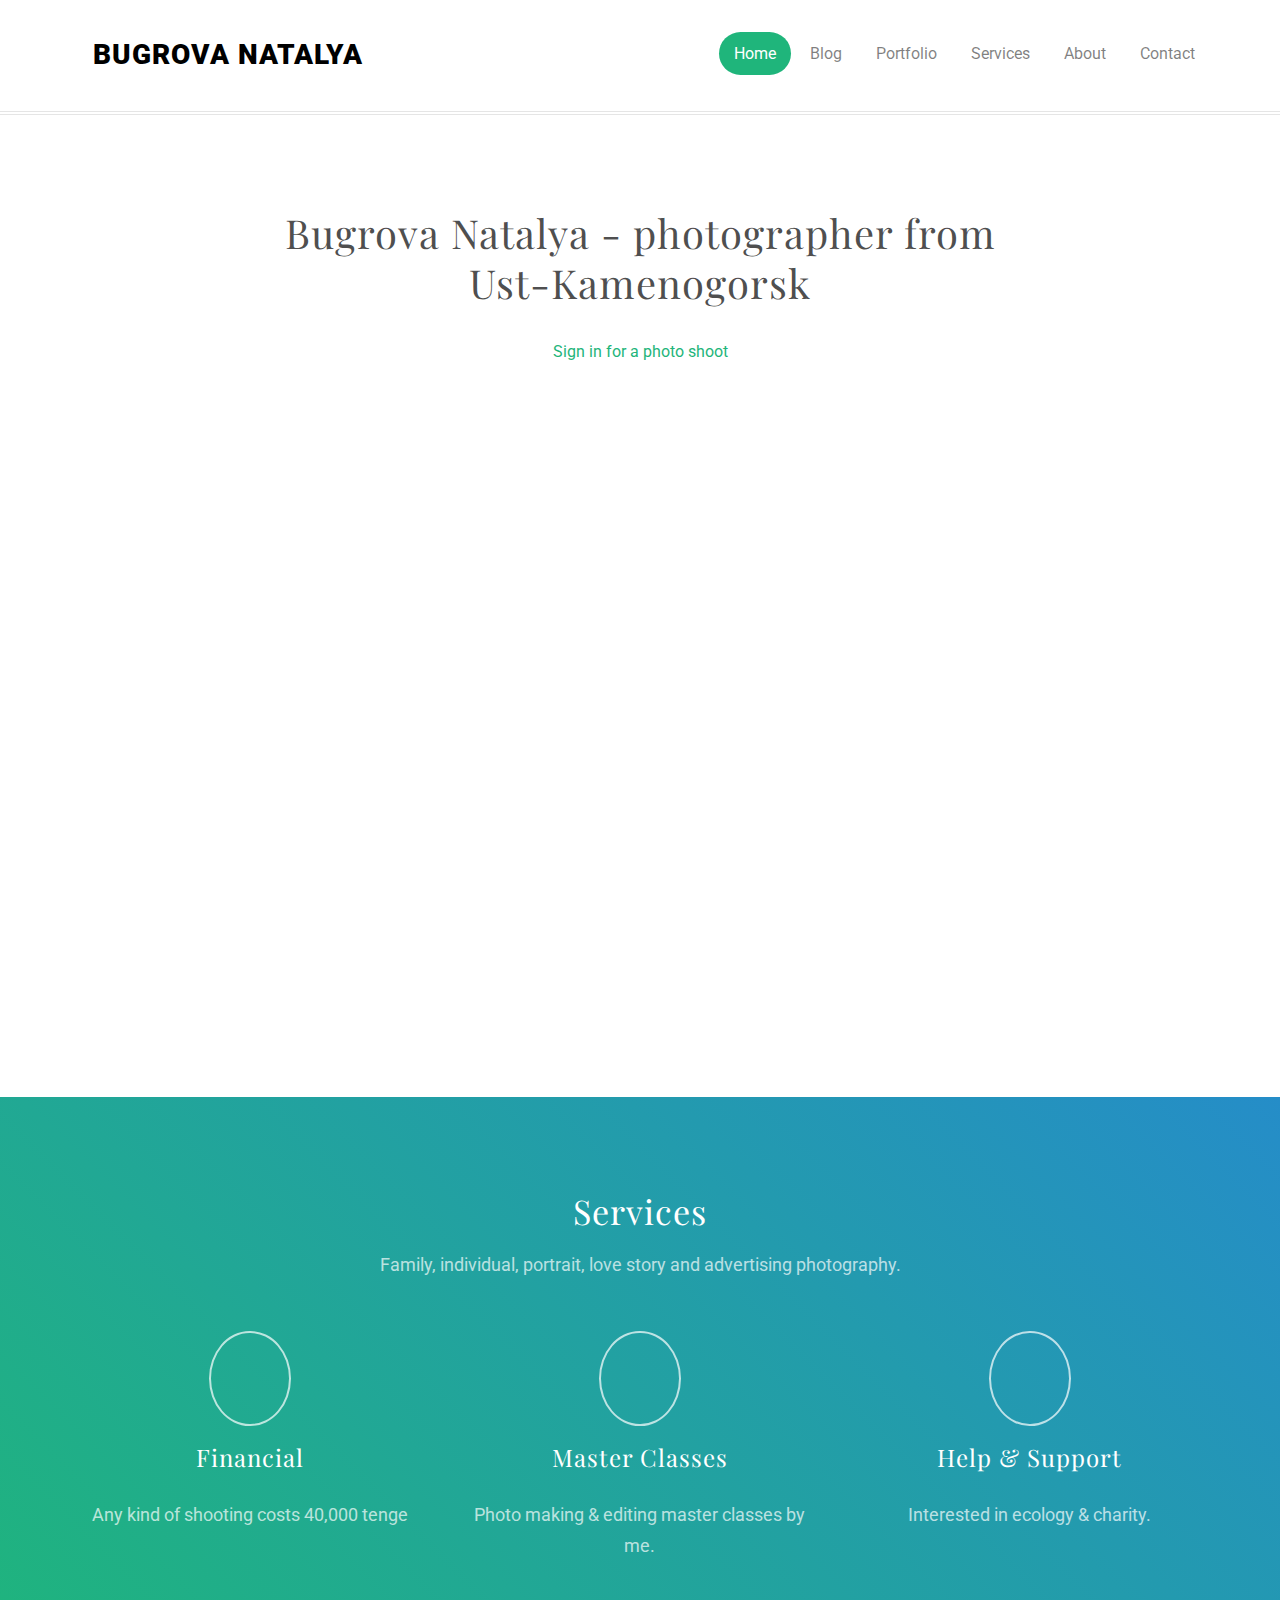
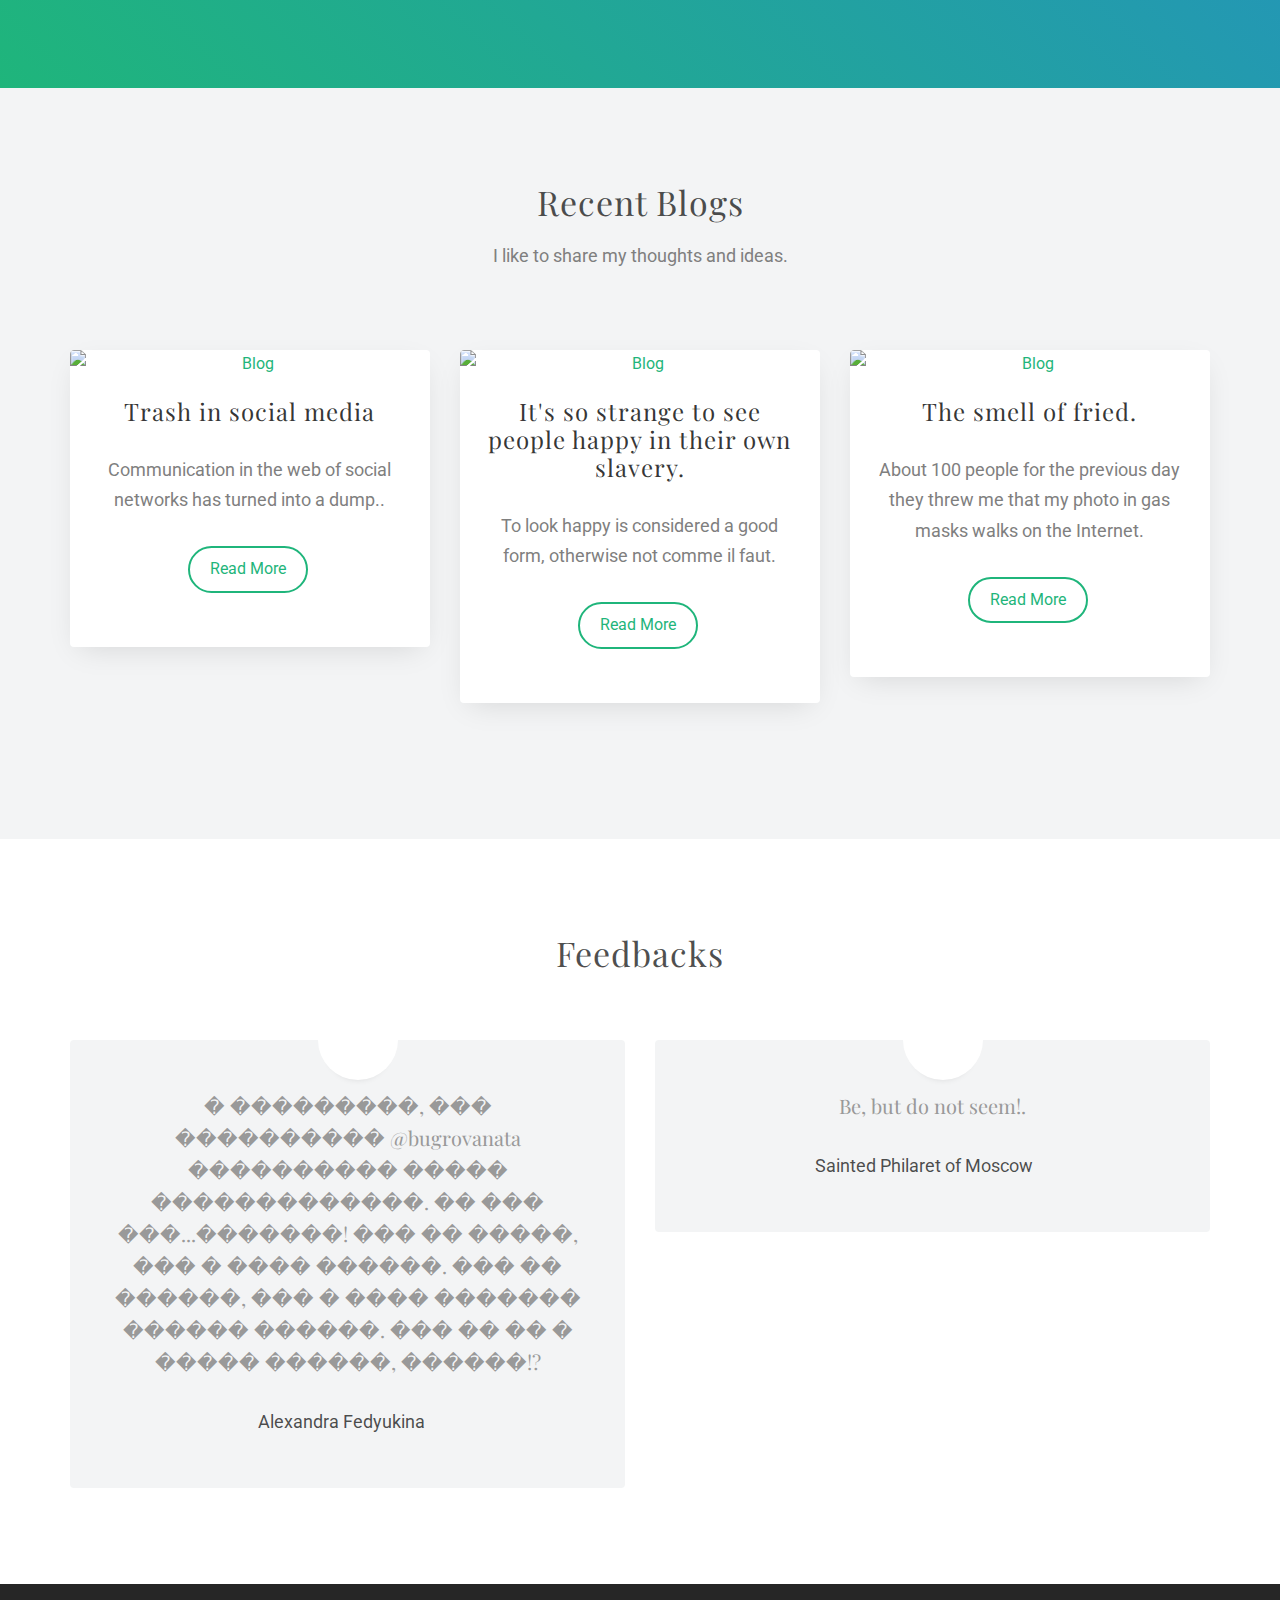
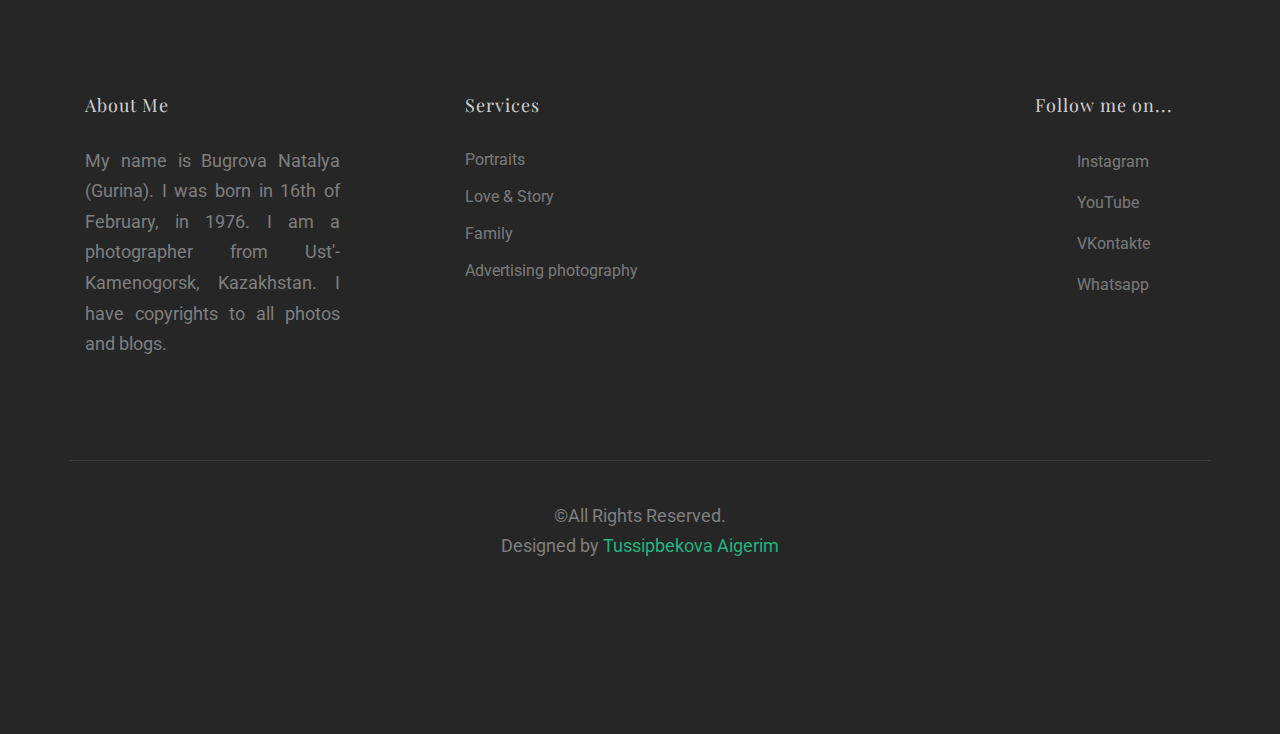
==== index.html @ b8c90531 "Edse" ====
<html>
<!--[if lt IE 7]>      <html class="no-js lt-ie9 lt-ie8 lt-ie7"> <![endif]-->
<!--[if IE 7]>         <html class="no-js lt-ie9 lt-ie8"> <![endif]-->
<!--[if IE 8]>         <html class="no-js lt-ie9"> <![endif]-->
<!--[if gt IE 8]><!--> <html class="no-js"> <!--<![endif]-->
	<head>
	<meta charset="utf-8">
	<meta http-equiv="X-UA-Compatible" content="IE=edge">
	<title>Bugrova Natalya &mdash; photographer</title>
	<meta name="viewport" content="width=device-width, initial-scale=1">
	<meta name="description" content="Portfolio website by Tussipbekova Aigerim" />
	<meta name="keywords" content="photographer, bewoaw" />
	<meta name="author" content="instagram.com/aidaikerym" />



  
	<meta property="og:title" content=""/>
	<meta property="og:image" content=""/>
	<meta property="og:url" content=""/>
	<meta property="og:site_name" content=""/>
	<meta property="og:description" content=""/>
	<meta name="twitter:title" content="" />
	<meta name="twitter:image" content="" />
	<meta name="twitter:url" content="" />
	<meta name="twitter:card" content="" />

	<!-- Place favicon.ico and apple-touch-icon.png in the root directory -->
	<link rel="shortcut icon" href="favicon.ico">

	<link href='https://fonts.googleapis.com/css?family=Roboto:400,100,300,700,900' rel='stylesheet' type='text/css'>

	<link href="https://fonts.googleapis.com/css?family=Playfair+Display:400,700" rel="stylesheet">
	
	
	<link rel="stylesheet" href="css/animate.css">
	
	<link rel="stylesheet" href="css/icomoon.css">
	
	<link rel="stylesheet" href="css/simple-line-icons.css">
	
	<link rel="stylesheet" href="css/bootstrap.css">
	
	<link rel="stylesheet" href="css/style.css">
    
	
	<script src="js/modernizr-2.6.2.min.js"></script>
	<!-- FOR IE9 below -->
	<!--[if lt IE 9]>
	<script src="js/respond.min.js"></script>
	<![endif]-->

	</head>
	<body>
	
	<div id="fh5co-page">
	<header id="fh5co-header" role="banner">
		<div class="container">
			<div class="header-inner">
				<h1><i class="sl-icon-energy"></i><a href="index.html">Bugrova Natalya</a></h1>
				<nav role="navigation">
					<ul>
						<li><a class="active" href="index.html">Home</a></li>
						<li><a href="blog.html">Blog</a></li>
						<li><a href="portfolio.html">Portfolio</a></li>
						<li><a href="services.html">Services</a></li>
						<li><a href="about.html">About</a></li>
						<li><a href="contact.html">Contact</a></li>
					</ul>
				</nav>
				
			</div>
		</div>
	</header>
	<div id="fh5co-intro-section">
		<div class="container">
			<div class="row">
				<div class="col-md-8 col-md-offset-2 text-center">
					<h2>Bugrova Natalya - photographer from Ust-Kamenogorsk</h2>
					<a href="signin.php">Sign in for a photo shoot</a>
					<?php
				
					<include_once("db.php");
						?>
				</div>
			
			</div>
		</div>
	</div>
	<div id="fh5co-featured-section">
		<div class="container">
			<div class="row">
				<div class="col-md-6">
					<a href="#" class="featured-grid" style="background-image: url(photos/portrait/background.jpg);">
						<div class="desc">
							<h3>Stunning portraits </h3>
							<span>model: gretabuz</span>
						</div>
					</a>
				</div>
				<div class="col-md-6">
					<a href="#" class="featured-grid featured-grid-2" style="background-image: url(photos/arkadya/arkadya.jpg);">
						<div class="desc">
							<h3>Colaboration with Arkadya Dress</h3>
							<span>in Istanbul</span>
						</div>
					</a>
					<div class="row">
						<div class="col-md-6">
							<a href="#" class="featured-grid featured-grid-2" style="background-image: url(photos/istambul/travel.jpg);">
								<div class="desc">
									<h3>Travel</h3>
									<span>in Turkey</span>
								</div>
							</a>
						</div>
						<div class="col-md-6">
							<a href="#" class="featured-grid featured-grid-2" style="background-image: url(photos/ecology/ecology.jpg);">
								<div class="desc">
									<h3>The problem of ecology</h3>
									<span>in Ust-Kamenogorsk</span>
								</div>
							</a>
						</div>
					</div>
				</div>
			</div>
		</div>
	</div>
	<div id="fh5co-services-section">
		<div class="container">
			<div class="row">
				<div class="col-md-6 col-md-offset-3 text-center fh5co-heading">
					<h2>Services</h2>
					<p>Family, individual, portrait, love story and advertising photography. </p>
				</div>
			</div>
			<div class="row">
				<div class="col-md-4 services-inner text-center">
					<span><i class="sl-icon-credit-card"></i></span>
					<h3>Financial</h3>
					<p>Any kind of shooting costs 40,000 tenge</p>
				</div>
				<div class="col-md-4 services-inner text-center">
					<span><i class="sl-icon-camera"></i></span>
					<h3>Master Classes</h3>
					<p>Photo making & editing master classes by me.</p>
				</div>
				<div class="col-md-4 services-inner text-center">
					<span><i class="sl-icon-heart"></i></span>
					<h3>Help &amp; Support</h3>
					<p>Interested in ecology & charity.</p>
				</div>

			</div>
		</div>
	</div>
	<div id="fh5co-blog-section" class="fh5co-grey-bg-section">
		<div class="container">
			<div class="row">
				<div class="col-md-6 col-md-offset-3 text-center fh5co-heading">
					<h2>Recent Blogs</h2>
					<p>I like to share my thoughts and ideas.</p>
				</div>
			</div>
			<div class="row">
				<div class="col-md-4 text-center">
					<div class="blog-inner">
						<a href="#"><img class="img-responsive" src="photos/blog/1/fly.jpg" alt="Blog"></a>
						<div class="desc">
							<h3><a href="#">Trash in social media</a></h3>
							<p>Communication in the web of social networks has turned into a dump..</p>
							<p><a href="#" class="btn btn-primary btn-outline with-arrow">Read More<i class="icon-arrow-right"></i></a></p>
						</div>
					</div>
				</div>
				<div class="col-md-4 text-center">
					<div class="blog-inner">
						<a href="#"><img class="img-responsive" src="photos/blog/2/onsume.JPG" alt="Blog"></a>
						<div class="desc">
							<h3><a href="#">It's so strange to see people happy in their own slavery.</a></h3>
							<p>To look happy is considered a good form, otherwise not comme il faut.</p>
							<p><a href="#" class="btn btn-primary btn-outline with-arrow">Read More<i class="icon-arrow-right"></i></a></p>
						</div>
					</div>
				</div>
				<div class="col-md-4 text-center">
					<div class="blog-inner">
						<a href="#"><img class="img-responsive" src="photos/blog/3/olimpiade.JPG" alt="Blog"></a>
						<div class="desc">
							<h3><a href="#">The smell of fried.</a></h3>
							<p>About 100 people for the previous day they threw me that my photo in gas masks walks on the Internet.</p>
							<p><a href="#" class="btn btn-primary btn-outline with-arrow">Read More<i class="icon-arrow-right"></i></a></p>
						</div>
					</div>
				</div>
			</div>
		</div>
	</div>
	<div id="fh5co-client-section">
		<div class="container">
			<div class="row">
				<div class="col-md-6 col-md-offset-3 text-center fh5co-heading">
					<h2>Feedbacks</h2>
				</div>
			</div>
			<div class="row">
				<div class="col-md-6 text-center">
					<div class="testimony">
						<span class="quote"><i class="icon-quote-right"></i></span>
						<blockquote>
							<p>� ���������, ��� ���������� @bugrovanata 
���������� ����� �������������. �� ��� ���...�������!
��� �� �����, ��� � ���� ������. ��� �� ������, ��� � ���� ������� ������ ������. 
��� �� �� � ����� ������, ������!?</p>
							<span>Alexandra Fedyukina<a style="color: purple	;" href="https://www.instagram.com/p/BdVih7iFl03/?hl=ru&taken-by=alexandra_fedyukina" class="icon-instagram "></a></span>
						</blockquote>
					</div>
				</div>
				<div class="col-md-6 text-center">
					<div class="testimony">
						<span class="quote"><i class="icon-quote-right"></i></span>
						<blockquote>
							<p>Be, but do not seem!.</p>
							<span>Sainted Philaret of Moscow <a href="#" class="icon-google-plus googleplus-color"></a></span>
						</blockquote>
					</div>
				</div>
			</div>
		</div>
	</div>
	
	<footer id="fh5co-footer" role="contentinfo">
	
		<div class="container">
			<div class="col-md-3 col-sm-12 col-sm-push-0 col-xs-12 col-xs-push-0">
				<h3>About Me</h3>
				<p align="justify" >My name is Bugrova Natalya (Gurina). I was born in 16th of February, in 1976. I am a photographer from Ust'-Kamenogorsk, Kazakhstan. 
I have copyrights to all photos and blogs.</p>
			</div>
			<div class="col-md-6 col-md-push-1 col-sm-12 col-sm-push-0 col-xs-12 col-xs-push-0">
				<h3>Services</h3>
				<ul class="float">
					<li><a href="#">Portraits</a></li>
					<li><a href="#">Love &amp; Story</a></li>
					<li><a href="#">Family</a></li>
					<li><a href="#">Advertising photography</a></li>
				</ul>
			</div>

			<div class="col-md-2 col-md-push-1 col-sm-12 col-sm-push-0 col-xs-12 col-xs-push-0">
				<h3>Follow me on...</h3>
				<ul class="fh5co-social">
					<li><a href="https://www.instagram.com/bugrovanata/?hl=ru"><i class="icon-instagram"></i> Instagram</a></li>
					<li><a href="https://www.youtube.com/channel/UCPb-Cf5QnTzR0pVgS2g6S4A"><i class="icon-youtube"></i> YouTube</a></li>
					<li><a href="https://vk.com/nataljabugrova"><i class="icon-vk"></i> VKontakte</a></li>
					<li><a href="https://api.whatsapp.com/send?phone=77055019513"><i class="icon-whatsapp"></i> Whatsapp</a></li>
				</ul>
			</div>
			
			
			<div class="col-md-12 fh5co-copyright text-center">
				<p>&copy;All Rights Reserved. <span>Designed by <a href="http://instagram.com/aidaikerym" target="_blank">Tussipbekova Aigerim</a></p>	
			</div>
			
		</div>
	</footer>
	</div>
	
	
	<!-- jQuery -->
	<script src="js/jquery.min.js"></script>
	<!-- jQuery Easing -->
	<script src="js/jquery.easing.1.3.js"></script>
	<!-- Bootstrap -->
	<script src="js/bootstrap.min.js"></script>
	<!-- Waypoints -->
	<script src="js/jquery.waypoints.min.js"></script>
	<!-- MAIN JS -->
	<script src="js/main.js"></script>

	</body>
</html>
---- css/icomoon.css ----
@font-face {
    font-family: 'icomoon';
    src:    url('fonts/icomoon.eot?195opb');
    src:    url('fonts/icomoon.eot?195opb#iefix') format('embedded-opentype'),
        url('fonts/icomoon.ttf?195opb') format('truetype'),
        url('fonts/icomoon.woff?195opb') format('woff'),
        url('fonts/icomoon.svg?195opb#icomoon') format('svg');
    font-weight: normal;
    font-style: normal;
}

[class^="icon-"], [class*=" icon-"] {
    /* use !important to prevent issues with browser extensions that change fonts */
    font-family: 'icomoon' !important;
    speak: none;
    font-style: normal;
    font-weight: normal;
    font-variant: normal;
    text-transform: none;
    line-height: 1;

    /* Better Font Rendering =========== */
    -webkit-font-smoothing: antialiased;
    -moz-osx-font-smoothing: grayscale;
}

.icon-glass:before {
    content: "\f000";
}
.icon-music:before {
    content: "\f001";
}
.icon-search:before {
    content: "\f002";
}
.icon-envelope-o:before {
    content: "\f003";
}
.icon-heart:before {
    content: "\f004";
}
.icon-star:before {
    content: "\f005";
}
.icon-star-o:before {
    content: "\f006";
}
.icon-user:before {
    content: "\f007";
}
.icon-film:before {
    content: "\f008";
}
.icon-th-large:before {
    content: "\f009";
}
.icon-th:before {
    content: "\f00a";
}
.icon-th-list:before {
    content: "\f00b";
}
.icon-check:before {
    content: "\f00c";
}
.icon-close:before {
    content: "\f00d";
}
.icon-remove:before {
    content: "\f00d";
}
.icon-times:before {
    content: "\f00d";
}
.icon-search-plus:before {
    content: "\f00e";
}
.icon-search-minus:before {
    content: "\f010";
}
.icon-power-off:before {
    content: "\f011";
}
.icon-signal:before {
    content: "\f012";
}
.icon-cog:before {
    content: "\f013";
}
.icon-gear:before {
    content: "\f013";
}
.icon-trash-o:before {
    content: "\f014";
}
.icon-home:before {
    content: "\f015";
}
.icon-file-o:before {
    content: "\f016";
}
.icon-clock-o:before {
    content: "\f017";
}
.icon-road:before {
    content: "\f018";
}
.icon-download:before {
    content: "\f019";
}
.icon-arrow-circle-o-down:before {
    content: "\f01a";
}
.icon-arrow-circle-o-up:before {
    content: "\f01b";
}
.icon-inbox:before {
    content: "\f01c";
}
.icon-play-circle-o:before {
    content: "\f01d";
}
.icon-repeat:before {
    content: "\f01e";
}
.icon-rotate-right:before {
    content: "\f01e";
}
.icon-refresh:before {
    content: "\f021";
}
.icon-list-alt:before {
    content: "\f022";
}
.icon-lock:before {
    content: "\f023";
}
.icon-flag:before {
    content: "\f024";
}
.icon-headphones:before {
    content: "\f025";
}
.icon-volume-off:before {
    content: "\f026";
}
.icon-volume-down:before {
    content: "\f027";
}
.icon-volume-up:before {
    content: "\f028";
}
.icon-qrcode:before {
    content: "\f029";
}
.icon-barcode:before {
    content: "\f02a";
}
.icon-tag:before {
    content: "\f02b";
}
.icon-tags:before {
    content: "\f02c";
}
.icon-book:before {
    content: "\f02d";
}
.icon-bookmark:before {
    content: "\f02e";
}
.icon-print:before {
    content: "\f02f";
}
.icon-camera:before {
    content: "\f030";
}
.icon-font:before {
    content: "\f031";
}
.icon-bold:before {
    content: "\f032";
}
.icon-italic:before {
    content: "\f033";
}
.icon-text-height:before {
    content: "\f034";
}
.icon-text-width:before {
    content: "\f035";
}
.icon-align-left:before {
    content: "\f036";
}
.icon-align-center:before {
    content: "\f037";
}
.icon-align-right:before {
    content: "\f038";
}
.icon-align-justify:before {
    content: "\f039";
}
.icon-list:before {
    content: "\f03a";
}
.icon-dedent:before {
    content: "\f03b";
}
.icon-outdent:before {
    content: "\f03b";
}
.icon-indent:before {
    content: "\f03c";
}
.icon-video-camera:before {
    content: "\f03d";
}
.icon-image:before {
    content: "\f03e";
}
.icon-photo:before {
    content: "\f03e";
}
.icon-picture-o:before {
    content: "\f03e";
}
.icon-pencil:before {
    content: "\f040";
}
.icon-map-marker:before {
    content: "\f041";
}
.icon-adjust:before {
    content: "\f042";
}
.icon-tint:before {
    content: "\f043";
}
.icon-edit:before {
    content: "\f044";
}
.icon-pencil-square-o:before {
    content: "\f044";
}
.icon-share-square-o:before {
    content: "\f045";
}
.icon-check-square-o:before {
    content: "\f046";
}
.icon-arrows:before {
    content: "\f047";
}
.icon-step-backward:before {
    content: "\f048";
}
.icon-fast-backward:before {
    content: "\f049";
}
.icon-backward:before {
    content: "\f04a";
}
.icon-play:before {
    content: "\f04b";
}
.icon-pause:before {
    content: "\f04c";
}
.icon-stop:before {
    content: "\f04d";
}
.icon-forward:before {
    content: "\f04e";
}
.icon-fast-forward:before {
    content: "\f050";
}
.icon-step-forward:before {
    content: "\f051";
}
.icon-eject:before {
    content: "\f052";
}
.icon-chevron-left:before {
    content: "\f053";
}
.icon-chevron-right:before {
    content: "\f054";
}
.icon-plus-circle:before {
    content: "\f055";
}
.icon-minus-circle:before {
    content: "\f056";
}
.icon-times-circle:before {
    content: "\f057";
}
.icon-check-circle:before {
    content: "\f058";
}
.icon-question-circle:before {
    content: "\f059";
}
.icon-info-circle:before {
    content: "\f05a";
}
.icon-crosshairs:before {
    content: "\f05b";
}
.icon-times-circle-o:before {
    content: "\f05c";
}
.icon-check-circle-o:before {
    content: "\f05d";
}
.icon-ban:before {
    content: "\f05e";
}
.icon-arrow-left:before {
    content: "\f060";
}
.icon-arrow-right:before {
    content: "\f061";
}
.icon-arrow-up:before {
    content: "\f062";
}
.icon-arrow-down:before {
    content: "\f063";
}
.icon-mail-forward:before {
    content: "\f064";
}
.icon-share:before {
    content: "\f064";
}
.icon-expand:before {
    content: "\f065";
}
.icon-compress:before {
    content: "\f066";
}
.icon-plus:before {
    content: "\f067";
}
.icon-minus:before {
    content: "\f068";
}
.icon-asterisk:before {
    content: "\f069";
}
.icon-exclamation-circle:before {
    content: "\f06a";
}
.icon-gift:before {
    content: "\f06b";
}
.icon-leaf:before {
    content: "\f06c";
}
.icon-fire:before {
    content: "\f06d";
}
.icon-eye:before {
    content: "\f06e";
}
.icon-eye-slash:before {
    content: "\f070";
}
.icon-exclamation-triangle:before {
    content: "\f071";
}
.icon-warning:before {
    content: "\f071";
}
.icon-plane:before {
    content: "\f072";
}
.icon-calendar:before {
    content: "\f073";
}
.icon-random:before {
    content: "\f074";
}
.icon-comment:before {
    content: "\f075";
}
.icon-magnet:before {
    content: "\f076";
}
.icon-chevron-up:before {
    content: "\f077";
}
.icon-chevron-down:before {
    content: "\f078";
}
.icon-retweet:before {
    content: "\f079";
}
.icon-shopping-cart:before {
    content: "\f07a";
}
.icon-folder:before {
    content: "\f07b";
}
.icon-folder-open:before {
    content: "\f07c";
}
.icon-arrows-v:before {
    content: "\f07d";
}
.icon-arrows-h:before {
    content: "\f07e";
}
.icon-bar-chart:before {
    content: "\f080";
}
.icon-bar-chart-o:before {
    content: "\f080";
}
.icon-twitter-square:before {
    content: "\f081";
}
.icon-facebook-square:before {
    content: "\f082";
}
.icon-camera-retro:before {
    content: "\f083";
}
.icon-key:before {
    content: "\f084";
}
.icon-cogs:before {
    content: "\f085";
}
.icon-gears:before {
    content: "\f085";
}
.icon-comments:before {
    content: "\f086";
}
.icon-thumbs-o-up:before {
    content: "\f087";
}
.icon-thumbs-o-down:before {
    content: "\f088";
}
.icon-star-half:before {
    content: "\f089";
}
.icon-heart-o:before {
    content: "\f08a";
}
.icon-sign-out:before {
    content: "\f08b";
}
.icon-linkedin-square:before {
    content: "\f08c";
}
.icon-thumb-tack:before {
    content: "\f08d";
}
.icon-external-link:before {
    content: "\f08e";
}
.icon-sign-in:before {
    content: "\f090";
}
.icon-trophy:before {
    content: "\f091";
}
.icon-github-square:before {
    content: "\f092";
}
.icon-upload:before {
    content: "\f093";
}
.icon-lemon-o:before {
    content: "\f094";
}
.icon-phone:before {
    content: "\f095";
}
.icon-square-o:before {
    content: "\f096";
}
.icon-bookmark-o:before {
    content: "\f097";
}
.icon-phone-square:before {
    content: "\f098";
}
.icon-twitter:before {
    content: "\f099";
}
.icon-facebook:before {
    content: "\f09a";
}
.icon-facebook-f:before {
    content: "\f09a";
}
.icon-github:before {
    content: "\f09b";
}
.icon-unlock:before {
    content: "\f09c";
}
.icon-credit-card:before {
    content: "\f09d";
}
.icon-feed:before {
    content: "\f09e";
}
.icon-rss:before {
    content: "\f09e";
}
.icon-hdd-o:before {
    content: "\f0a0";
}
.icon-bullhorn:before {
    content: "\f0a1";
}
.icon-bell-o:before {
    content: "\f0a2";
}
.icon-certificate:before {
    content: "\f0a3";
}
.icon-hand-o-right:before {
    content: "\f0a4";
}
.icon-hand-o-left:before {
    content: "\f0a5";
}
.icon-hand-o-up:before {
    content: "\f0a6";
}
.icon-hand-o-down:before {
    content: "\f0a7";
}
.icon-arrow-circle-left:before {
    content: "\f0a8";
}
.icon-arrow-circle-right:before {
    content: "\f0a9";
}
.icon-arrow-circle-up:before {
    content: "\f0aa";
}
.icon-arrow-circle-down:before {
    content: "\f0ab";
}
.icon-globe:before {
    content: "\f0ac";
}
.icon-wrench:before {
    content: "\f0ad";
}
.icon-tasks:before {
    content: "\f0ae";
}
.icon-filter:before {
    content: "\f0b0";
}
.icon-briefcase:before {
    content: "\f0b1";
}
.icon-arrows-alt:before {
    content: "\f0b2";
}
.icon-group:before {
    content: "\f0c0";
}
.icon-users:before {
    content: "\f0c0";
}
.icon-chain:before {
    content: "\f0c1";
}
.icon-link:before {
    content: "\f0c1";
}
.icon-cloud:before {
    content: "\f0c2";
}
.icon-flask:before {
    content: "\f0c3";
}
.icon-cut:before {
    content: "\f0c4";
}
.icon-scissors:before {
    content: "\f0c4";
}
.icon-copy:before {
    content: "\f0c5";
}
.icon-files-o:before {
    content: "\f0c5";
}
.icon-paperclip:before {
    content: "\f0c6";
}
.icon-floppy-o:before {
    content: "\f0c7";
}
.icon-save:before {
    content: "\f0c7";
}
.icon-square:before {
    content: "\f0c8";
}
.icon-bars:before {
    content: "\f0c9";
}
.icon-navicon:before {
    content: "\f0c9";
}
.icon-reorder:before {
    content: "\f0c9";
}
.icon-list-ul:before {
    content: "\f0ca";
}
.icon-list-ol:before {
    content: "\f0cb";
}
.icon-strikethrough:before {
    content: "\f0cc";
}
.icon-underline:before {
    content: "\f0cd";
}
.icon-table:before {
    content: "\f0ce";
}
.icon-magic:before {
    content: "\f0d0";
}
.icon-truck:before {
    content: "\f0d1";
}
.icon-pinterest:before {
    content: "\f0d2";
}
.icon-pinterest-square:before {
    content: "\f0d3";
}
.icon-google-plus-square:before {
    content: "\f0d4";
}
.icon-google-plus:before {
    content: "\f0d5";
}
.icon-money:before {
    content: "\f0d6";
}
.icon-caret-down:before {
    content: "\f0d7";
}
.icon-caret-up:before {
    content: "\f0d8";
}
.icon-caret-left:before {
    content: "\f0d9";
}
.icon-caret-right:before {
    content: "\f0da";
}
.icon-columns:before {
    content: "\f0db";
}
.icon-sort:before {
    content: "\f0dc";
}
.icon-unsorted:before {
    content: "\f0dc";
}
.icon-sort-desc:before {
    content: "\f0dd";
}
.icon-sort-down:before {
    content: "\f0dd";
}
.icon-sort-asc:before {
    content: "\f0de";
}
.icon-sort-up:before {
    content: "\f0de";
}
.icon-envelope:before {
    content: "\f0e0";
}
.icon-linkedin:before {
    content: "\f0e1";
}
.icon-rotate-left:before {
    content: "\f0e2";
}
.icon-undo:before {
    content: "\f0e2";
}
.icon-gavel:before {
    content: "\f0e3";
}
.icon-legal:before {
    content: "\f0e3";
}
.icon-dashboard:before {
    content: "\f0e4";
}
.icon-tachometer:before {
    content: "\f0e4";
}
.icon-comment-o:before {
    content: "\f0e5";
}
.icon-comments-o:before {
    content: "\f0e6";
}
.icon-bolt:before {
    content: "\f0e7";
}
.icon-flash:before {
    content: "\f0e7";
}
.icon-sitemap:before {
    content: "\f0e8";
}
.icon-umbrella:before {
    content: "\f0e9";
}
.icon-clipboard:before {
    content: "\f0ea";
}
.icon-paste:before {
    content: "\f0ea";
}
.icon-lightbulb-o:before {
    content: "\f0eb";
}
.icon-exchange:before {
    content: "\f0ec";
}
.icon-cloud-download:before {
    content: "\f0ed";
}
.icon-cloud-upload:before {
    content: "\f0ee";
}
.icon-user-md:before {
    content: "\f0f0";
}
.icon-stethoscope:before {
    content: "\f0f1";
}
.icon-suitcase:before {
    content: "\f0f2";
}
.icon-bell:before {
    content: "\f0f3";
}
.icon-coffee:before {
    content: "\f0f4";
}
.icon-cutlery:before {
    content: "\f0f5";
}
.icon-file-text-o:before {
    content: "\f0f6";
}
.icon-building-o:before {
    content: "\f0f7";
}
.icon-hospital-o:before {
    content: "\f0f8";
}
.icon-ambulance:before {
    content: "\f0f9";
}
.icon-medkit:before {
    content: "\f0fa";
}
.icon-fighter-jet:before {
    content: "\f0fb";
}
.icon-beer:before {
    content: "\f0fc";
}
.icon-h-square:before {
    content: "\f0fd";
}
.icon-plus-square:before {
    content: "\f0fe";
}
.icon-angle-double-left:before {
    content: "\f100";
}
.icon-angle-double-right:before {
    content: "\f101";
}
.icon-angle-double-up:before {
    content: "\f102";
}
.icon-angle-double-down:before {
    content: "\f103";
}
.icon-angle-left:before {
    content: "\f104";
}
.icon-angle-right:before {
    content: "\f105";
}
.icon-angle-up:before {
    content: "\f106";
}
.icon-angle-down:before {
    content: "\f107";
}
.icon-desktop:before {
    content: "\f108";
}
.icon-laptop:before {
    content: "\f109";
}
.icon-tablet:before {
    content: "\f10a";
}
.icon-mobile:before {
    content: "\f10b";
}
.icon-mobile-phone:before {
    content: "\f10b";
}
.icon-circle-o:before {
    content: "\f10c";
}
.icon-quote-left:before {
    content: "\f10d";
}
.icon-quote-right:before {
    content: "\f10e";
}
.icon-spinner:before {
    content: "\f110";
}
.icon-circle:before {
    content: "\f111";
}
.icon-mail-reply:before {
    content: "\f112";
}
.icon-reply:before {
    content: "\f112";
}
.icon-github-alt:before {
    content: "\f113";
}
.icon-folder-o:before {
    content: "\f114";
}
.icon-folder-open-o:before {
    content: "\f115";
}
.icon-smile-o:before {
    content: "\f118";
}
.icon-frown-o:before {
    content: "\f119";
}
.icon-meh-o:before {
    content: "\f11a";
}
.icon-gamepad:before {
    content: "\f11b";
}
.icon-keyboard-o:before {
    content: "\f11c";
}
.icon-flag-o:before {
    content: "\f11d";
}
.icon-flag-checkered:before {
    content: "\f11e";
}
.icon-terminal:before {
    content: "\f120";
}
.icon-code:before {
    content: "\f121";
}
.icon-mail-reply-all:before {
    content: "\f122";
}
.icon-reply-all:before {
    content: "\f122";
}
.icon-star-half-empty:before {
    content: "\f123";
}
.icon-star-half-full:before {
    content: "\f123";
}
.icon-star-half-o:before {
    content: "\f123";
}
.icon-location-arrow:before {
    content: "\f124";
}
.icon-crop:before {
    content: "\f125";
}
.icon-code-fork:before {
    content: "\f126";
}
.icon-chain-broken:before {
    content: "\f127";
}
.icon-unlink:before {
    content: "\f127";
}
.icon-question:before {
    content: "\f128";
}
.icon-info:before {
    content: "\f129";
}
.icon-exclamation:before {
    content: "\f12a";
}
.icon-superscript:before {
    content: "\f12b";
}
.icon-subscript:before {
    content: "\f12c";
}
.icon-eraser:before {
    content: "\f12d";
}
.icon-puzzle-piece:before {
    content: "\f12e";
}
.icon-microphone:before {
    content: "\f130";
}
.icon-microphone-slash:before {
    content: "\f131";
}
.icon-shield:before {
    content: "\f132";
}
.icon-calendar-o:before {
    content: "\f133";
}
.icon-fire-extinguisher:before {
    content: "\f134";
}
.icon-rocket:before {
    content: "\f135";
}
.icon-maxcdn:before {
    content: "\f136";
}
.icon-chevron-circle-left:before {
    content: "\f137";
}
.icon-chevron-circle-right:before {
    content: "\f138";
}
.icon-chevron-circle-up:before {
    content: "\f139";
}
.icon-chevron-circle-down:before {
    content: "\f13a";
}
.icon-html5:before {
    content: "\f13b";
}
.icon-css3:before {
    content: "\f13c";
}
.icon-anchor:before {
    content: "\f13d";
}
.icon-unlock-alt:before {
    content: "\f13e";
}
.icon-bullseye:before {
    content: "\f140";
}
.icon-ellipsis-h:before {
    content: "\f141";
}
.icon-ellipsis-v:before {
    content: "\f142";
}
.icon-rss-square:before {
    content: "\f143";
}
.icon-play-circle:before {
    content: "\f144";
}
.icon-ticket:before {
    content: "\f145";
}
.icon-minus-square:before {
    content: "\f146";
}
.icon-minus-square-o:before {
    content: "\f147";
}
.icon-level-up:before {
    content: "\f148";
}
.icon-level-down:before {
    content: "\f149";
}
.icon-check-square:before {
    content: "\f14a";
}
.icon-pencil-square:before {
    content: "\f14b";
}
.icon-external-link-square:before {
    content: "\f14c";
}
.icon-share-square:before {
    content: "\f14d";
}
.icon-compass:before {
    content: "\f14e";
}
.icon-caret-square-o-down:before {
    content: "\f150";
}
.icon-toggle-down:before {
    content: "\f150";
}
.icon-caret-square-o-up:before {
    content: "\f151";
}
.icon-toggle-up:before {
    content: "\f151";
}
.icon-caret-square-o-right:before {
    content: "\f152";
}
.icon-toggle-right:before {
    content: "\f152";
}
.icon-eur:before {
    content: "\f153";
}
.icon-euro:before {
    content: "\f153";
}
.icon-gbp:before {
    content: "\f154";
}
.icon-dollar:before {
    content: "\f155";
}
.icon-usd:before {
    content: "\f155";
}
.icon-inr:before {
    content: "\f156";
}
.icon-rupee:before {
    content: "\f156";
}
.icon-cny:before {
    content: "\f157";
}
.icon-jpy:before {
    content: "\f157";
}
.icon-rmb:before {
    content: "\f157";
}
.icon-yen:before {
    content: "\f157";
}
.icon-rouble:before {
    content: "\f158";
}
.icon-rub:before {
    content: "\f158";
}
.icon-ruble:before {
    content: "\f158";
}
.icon-krw:before {
    content: "\f159";
}
.icon-won:before {
    content: "\f159";
}
.icon-bitcoin:before {
    content: "\f15a";
}
.icon-btc:before {
    content: "\f15a";
}
.icon-file:before {
    content: "\f15b";
}
.icon-file-text:before {
    content: "\f15c";
}
.icon-sort-alpha-asc:before {
    content: "\f15d";
}
.icon-sort-alpha-desc:before {
    content: "\f15e";
}
.icon-sort-amount-asc:before {
    content: "\f160";
}
.icon-sort-amount-desc:before {
    content: "\f161";
}
.icon-sort-numeric-asc:before {
    content: "\f162";
}
.icon-sort-numeric-desc:before {
    content: "\f163";
}
.icon-thumbs-up:before {
    content: "\f164";
}
.icon-thumbs-down:before {
    content: "\f165";
}
.icon-youtube-square:before {
    content: "\f166";
}
.icon-youtube:before {
    content: "\f167";
}
.icon-xing:before {
    content: "\f168";
}
.icon-xing-square:before {
    content: "\f169";
}
.icon-youtube-play:before {
    content: "\f16a";
}
.icon-dropbox:before {
    content: "\f16b";
}
.icon-stack-overflow:before {
    content: "\f16c";
}
.icon-instagram:before {
    content: "\f16d";
}
.icon-flickr:before {
    content: "\f16e";
}
.icon-adn:before {
    content: "\f170";
}
.icon-bitbucket:before {
    content: "\f171";
}
.icon-bitbucket-square:before {
    content: "\f172";
}
.icon-tumblr:before {
    content: "\f173";
}
.icon-tumblr-square:before {
    content: "\f174";
}
.icon-long-arrow-down:before {
    content: "\f175";
}
.icon-long-arrow-up:before {
    content: "\f176";
}
.icon-long-arrow-left:before {
    content: "\f177";
}
.icon-long-arrow-right:before {
    content: "\f178";
}
.icon-apple:before {
    content: "\f179";
}
.icon-windows:before {
    content: "\f17a";
}
.icon-android:before {
    content: "\f17b";
}
.icon-linux:before {
    content: "\f17c";
}
.icon-dribbble:before {
    content: "\f17d";
}
.icon-skype:before {
    content: "\f17e";
}
.icon-foursquare:before {
    content: "\f180";
}
.icon-trello:before {
    content: "\f181";
}
.icon-female:before {
    content: "\f182";
}
.icon-male:before {
    content: "\f183";
}
.icon-gittip:before {
    content: "\f184";
}
.icon-gratipay:before {
    content: "\f184";
}
.icon-sun-o:before {
    content: "\f185";
}
.icon-moon-o:before {
    content: "\f186";
}
.icon-archive:before {
    content: "\f187";
}
.icon-bug:before {
    content: "\f188";
}
.icon-vk:before {
    content: "\f189";
}
.icon-weibo:before {
    content: "\f18a";
}
.icon-renren:before {
    content: "\f18b";
}
.icon-pagelines:before {
    content: "\f18c";
}
.icon-stack-exchange:before {
    content: "\f18d";
}
.icon-arrow-circle-o-right:before {
    content: "\f18e";
}
.icon-arrow-circle-o-left:before {
    content: "\f190";
}
.icon-caret-square-o-left:before {
    content: "\f191";
}
.icon-toggle-left:before {
    content: "\f191";
}
.icon-dot-circle-o:before {
    content: "\f192";
}
.icon-wheelchair:before {
    content: "\f193";
}
.icon-vimeo-square:before {
    content: "\f194";
}
.icon-try:before {
    content: "\f195";
}
.icon-turkish-lira:before {
    content: "\f195";
}
.icon-plus-square-o:before {
    content: "\f196";
}
.icon-space-shuttle:before {
    content: "\f197";
}
.icon-slack:before {
    content: "\f198";
}
.icon-envelope-square:before {
    content: "\f199";
}
.icon-wordpress:before {
    content: "\f19a";
}
.icon-openid:before {
    content: "\f19b";
}
.icon-bank:before {
    content: "\f19c";
}
.icon-institution:before {
    content: "\f19c";
}
.icon-university:before {
    content: "\f19c";
}
.icon-graduation-cap:before {
    content: "\f19d";
}
.icon-mortar-board:before {
    content: "\f19d";
}
.icon-yahoo:before {
    content: "\f19e";
}
.icon-google:before {
    content: "\f1a0";
}
.icon-reddit:before {
    content: "\f1a1";
}
.icon-reddit-square:before {
    content: "\f1a2";
}
.icon-stumbleupon-circle:before {
    content: "\f1a3";
}
.icon-stumbleupon:before {
    content: "\f1a4";
}
.icon-delicious:before {
    content: "\f1a5";
}
.icon-digg:before {
    content: "\f1a6";
}
.icon-pied-piper-pp:before {
    content: "\f1a7";
}
.icon-pied-piper-alt:before {
    content: "\f1a8";
}
.icon-drupal:before {
    content: "\f1a9";
}
.icon-joomla:before {
    content: "\f1aa";
}
.icon-language:before {
    content: "\f1ab";
}
.icon-fax:before {
    content: "\f1ac";
}
.icon-building:before {
    content: "\f1ad";
}
.icon-child:before {
    content: "\f1ae";
}
.icon-paw:before {
    content: "\f1b0";
}
.icon-spoon:before {
    content: "\f1b1";
}
.icon-cube:before {
    content: "\f1b2";
}
.icon-cubes:before {
    content: "\f1b3";
}
.icon-behance:before {
    content: "\f1b4";
}
.icon-behance-square:before {
    content: "\f1b5";
}
.icon-steam:before {
    content: "\f1b6";
}
.icon-steam-square:before {
    content: "\f1b7";
}
.icon-recycle:before {
    content: "\f1b8";
}
.icon-automobile:before {
    content: "\f1b9";
}
.icon-car:before {
    content: "\f1b9";
}
.icon-cab:before {
    content: "\f1ba";
}
.icon-taxi:before {
    content: "\f1ba";
}
.icon-tree:before {
    content: "\f1bb";
}
.icon-spotify:before {
    content: "\f1bc";
}
.icon-deviantart:before {
    content: "\f1bd";
}
.icon-soundcloud:before {
    content: "\f1be";
}
.icon-database:before {
    content: "\f1c0";
}
.icon-file-pdf-o:before {
    content: "\f1c1";
}
.icon-file-word-o:before {
    content: "\f1c2";
}
.icon-file-excel-o:before {
    content: "\f1c3";
}
.icon-file-powerpoint-o:before {
    content: "\f1c4";
}
.icon-file-image-o:before {
    content: "\f1c5";
}
.icon-file-photo-o:before {
    content: "\f1c5";
}
.icon-file-picture-o:before {
    content: "\f1c5";
}
.icon-file-archive-o:before {
    content: "\f1c6";
}
.icon-file-zip-o:before {
    content: "\f1c6";
}
.icon-file-audio-o:before {
    content: "\f1c7";
}
.icon-file-sound-o:before {
    content: "\f1c7";
}
.icon-file-movie-o:before {
    content: "\f1c8";
}
.icon-file-video-o:before {
    content: "\f1c8";
}
.icon-file-code-o:before {
    content: "\f1c9";
}
.icon-vine:before {
    content: "\f1ca";
}
.icon-codepen:before {
    content: "\f1cb";
}
.icon-jsfiddle:before {
    content: "\f1cc";
}
.icon-life-bouy:before {
    content: "\f1cd";
}
.icon-life-buoy:before {
    content: "\f1cd";
}
.icon-life-ring:before {
    content: "\f1cd";
}
.icon-life-saver:before {
    content: "\f1cd";
}
.icon-support:before {
    content: "\f1cd";
}
.icon-circle-o-notch:before {
    content: "\f1ce";
}
.icon-ra:before {
    content: "\f1d0";
}
.icon-rebel:before {
    content: "\f1d0";
}
.icon-resistance:before {
    content: "\f1d0";
}
.icon-empire:before {
    content: "\f1d1";
}
.icon-ge:before {
    content: "\f1d1";
}
.icon-git-square:before {
    content: "\f1d2";
}
.icon-git:before {
    content: "\f1d3";
}
.icon-hacker-news:before {
    content: "\f1d4";
}
.icon-y-combinator-square:before {
    content: "\f1d4";
}
.icon-yc-square:before {
    content: "\f1d4";
}
.icon-tencent-weibo:before {
    content: "\f1d5";
}
.icon-qq:before {
    content: "\f1d6";
}
.icon-wechat:before {
    content: "\f1d7";
}
.icon-weixin:before {
    content: "\f1d7";
}
.icon-paper-plane:before {
    content: "\f1d8";
}
.icon-send:before {
    content: "\f1d8";
}
.icon-paper-plane-o:before {
    content: "\f1d9";
}
.icon-send-o:before {
    content: "\f1d9";
}
.icon-history:before {
    content: "\f1da";
}
.icon-circle-thin:before {
    content: "\f1db";
}
.icon-header:before {
    content: "\f1dc";
}
.icon-paragraph:before {
    content: "\f1dd";
}
.icon-sliders:before {
    content: "\f1de";
}
.icon-share-alt:before {
    content: "\f1e0";
}
.icon-share-alt-square:before {
    content: "\f1e1";
}
.icon-bomb:before {
    content: "\f1e2";
}
.icon-futbol-o:before {
    content: "\f1e3";
}
.icon-soccer-ball-o:before {
    content: "\f1e3";
}
.icon-tty:before {
    content: "\f1e4";
}
.icon-binoculars:before {
    content: "\f1e5";
}
.icon-plug:before {
    content: "\f1e6";
}
.icon-slideshare:before {
    content: "\f1e7";
}
.icon-twitch:before {
    content: "\f1e8";
}
.icon-yelp:before {
    content: "\f1e9";
}
.icon-newspaper-o:before {
    content: "\f1ea";
}
.icon-wifi:before {
    content: "\f1eb";
}
.icon-calculator:before {
    content: "\f1ec";
}
.icon-paypal:before {
    content: "\f1ed";
}
.icon-google-wallet:before {
    content: "\f1ee";
}
.icon-cc-visa:before {
    content: "\f1f0";
}
.icon-cc-mastercard:before {
    content: "\f1f1";
}
.icon-cc-discover:before {
    content: "\f1f2";
}
.icon-cc-amex:before {
    content: "\f1f3";
}
.icon-cc-paypal:before {
    content: "\f1f4";
}
.icon-cc-stripe:before {
    content: "\f1f5";
}
.icon-bell-slash:before {
    content: "\f1f6";
}
.icon-bell-slash-o:before {
    content: "\f1f7";
}
.icon-trash:before {
    content: "\f1f8";
}
.icon-copyright:before {
    content: "\f1f9";
}
.icon-at:before {
    content: "\f1fa";
}
.icon-eyedropper:before {
    content: "\f1fb";
}
.icon-paint-brush:before {
    content: "\f1fc";
}
.icon-birthday-cake:before {
    content: "\f1fd";
}
.icon-area-chart:before {
    content: "\f1fe";
}
.icon-pie-chart:before {
    content: "\f200";
}
.icon-line-chart:before {
    content: "\f201";
}
.icon-lastfm:before {
    content: "\f202";
}
.icon-lastfm-square:before {
    content: "\f203";
}
.icon-toggle-off:before {
    content: "\f204";
}
.icon-toggle-on:before {
    content: "\f205";
}
.icon-bicycle:before {
    content: "\f206";
}
.icon-bus:before {
    content: "\f207";
}
.icon-ioxhost:before {
    content: "\f208";
}
.icon-angellist:before {
    content: "\f209";
}
.icon-cc:before {
    content: "\f20a";
}
.icon-ils:before {
    content: "\f20b";
}
.icon-shekel:before {
    content: "\f20b";
}
.icon-sheqel:before {
    content: "\f20b";
}
.icon-meanpath:before {
    content: "\f20c";
}
.icon-buysellads:before {
    content: "\f20d";
}
.icon-connectdevelop:before {
    content: "\f20e";
}
.icon-dashcube:before {
    content: "\f210";
}
.icon-forumbee:before {
    content: "\f211";
}
.icon-leanpub:before {
    content: "\f212";
}
.icon-sellsy:before {
    content: "\f213";
}
.icon-shirtsinbulk:before {
    content: "\f214";
}
.icon-simplybuilt:before {
    content: "\f215";
}
.icon-skyatlas:before {
    content: "\f216";
}
.icon-cart-plus:before {
    content: "\f217";
}
.icon-cart-arrow-down:before {
    content: "\f218";
}
.icon-diamond:before {
    content: "\f219";
}
.icon-ship:before {
    content: "\f21a";
}
.icon-user-secret:before {
    content: "\f21b";
}
.icon-motorcycle:before {
    content: "\f21c";
}
.icon-street-view:before {
    content: "\f21d";
}
.icon-heartbeat:before {
    content: "\f21e";
}
.icon-venus:before {
    content: "\f221";
}
.icon-mars:before {
    content: "\f222";
}
.icon-mercury:before {
    content: "\f223";
}
.icon-intersex:before {
    content: "\f224";
}
.icon-transgender:before {
    content: "\f224";
}
.icon-transgender-alt:before {
    content: "\f225";
}
.icon-venus-double:before {
    content: "\f226";
}
.icon-mars-double:before {
    content: "\f227";
}
.icon-venus-mars:before {
    content: "\f228";
}
.icon-mars-stroke:before {
    content: "\f229";
}
.icon-mars-stroke-v:before {
    content: "\f22a";
}
.icon-mars-stroke-h:before {
    content: "\f22b";
}
.icon-neuter:before {
    content: "\f22c";
}
.icon-genderless:before {
    content: "\f22d";
}
.icon-facebook-official:before {
    content: "\f230";
}
.icon-pinterest-p:before {
    content: "\f231";
}
.icon-whatsapp:before {
    content: "\f232";
}
.icon-server:before {
    content: "\f233";
}
.icon-user-plus:before {
    content: "\f234";
}
.icon-user-times:before {
    content: "\f235";
}
.icon-bed:before {
    content: "\f236";
}
.icon-hotel:before {
    content: "\f236";
}
.icon-viacoin:before {
    content: "\f237";
}
.icon-train:before {
    content: "\f238";
}
.icon-subway:before {
    content: "\f239";
}
.icon-medium:before {
    content: "\f23a";
}
.icon-y-combinator:before {
    content: "\f23b";
}
.icon-yc:before {
    content: "\f23b";
}
.icon-optin-monster:before {
    content: "\f23c";
}
.icon-opencart:before {
    content: "\f23d";
}
.icon-expeditedssl:before {
    content: "\f23e";
}
.icon-battery-4:before {
    content: "\f240";
}
.icon-battery-full:before {
    content: "\f240";
}
.icon-battery-3:before {
    content: "\f241";
}
.icon-battery-three-quarters:before {
    content: "\f241";
}
.icon-battery-2:before {
    content: "\f242";
}
.icon-battery-half:before {
    content: "\f242";
}
.icon-battery-1:before {
    content: "\f243";
}
.icon-battery-quarter:before {
    content: "\f243";
}
.icon-battery-0:before {
    content: "\f244";
}
.icon-battery-empty:before {
    content: "\f244";
}
.icon-mouse-pointer:before {
    content: "\f245";
}
.icon-i-cursor:before {
    content: "\f246";
}
.icon-object-group:before {
    content: "\f247";
}
.icon-object-ungroup:before {
    content: "\f248";
}
.icon-sticky-note:before {
    content: "\f249";
}
.icon-sticky-note-o:before {
    content: "\f24a";
}
.icon-cc-jcb:before {
    content: "\f24b";
}
.icon-cc-diners-club:before {
    content: "\f24c";
}
.icon-clone:before {
    content: "\f24d";
}
.icon-balance-scale:before {
    content: "\f24e";
}
.icon-hourglass-o:before {
    content: "\f250";
}
.icon-hourglass-1:before {
    content: "\f251";
}
.icon-hourglass-start:before {
    content: "\f251";
}
.icon-hourglass-2:before {
    content: "\f252";
}
.icon-hourglass-half:before {
    content: "\f252";
}
.icon-hourglass-3:before {
    content: "\f253";
}
.icon-hourglass-end:before {
    content: "\f253";
}
.icon-hourglass:before {
    content: "\f254";
}
.icon-hand-grab-o:before {
    content: "\f255";
}
.icon-hand-rock-o:before {
    content: "\f255";
}
.icon-hand-paper-o:before {
    content: "\f256";
}
.icon-hand-stop-o:before {
    content: "\f256";
}
.icon-hand-scissors-o:before {
    content: "\f257";
}
.icon-hand-lizard-o:before {
    content: "\f258";
}
.icon-hand-spock-o:before {
    content: "\f259";
}
.icon-hand-pointer-o:before {
    content: "\f25a";
}
.icon-hand-peace-o:before {
    content: "\f25b";
}
.icon-trademark:before {
    content: "\f25c";
}
.icon-registered:before {
    content: "\f25d";
}
.icon-creative-commons:before {
    content: "\f25e";
}
.icon-gg:before {
    content: "\f260";
}
.icon-gg-circle:before {
    content: "\f261";
}
.icon-tripadvisor:before {
    content: "\f262";
}
.icon-odnoklassniki:before {
    content: "\f263";
}
.icon-odnoklassniki-square:before {
    content: "\f264";
}
.icon-get-pocket:before {
    content: "\f265";
}
.icon-wikipedia-w:before {
    content: "\f266";
}
.icon-safari:before {
    content: "\f267";
}
.icon-chrome:before {
    content: "\f268";
}
.icon-firefox:before {
    content: "\f269";
}
.icon-opera:before {
    content: "\f26a";
}
.icon-internet-explorer:before {
    content: "\f26b";
}
.icon-television:before {
    content: "\f26c";
}
.icon-tv:before {
    content: "\f26c";
}
.icon-contao:before {
    content: "\f26d";
}
.icon-500px:before {
    content: "\f26e";
}
.icon-amazon:before {
    content: "\f270";
}
.icon-calendar-plus-o:before {
    content: "\f271";
}
.icon-calendar-minus-o:before {
    content: "\f272";
}
.icon-calendar-times-o:before {
    content: "\f273";
}
.icon-calendar-check-o:before {
    content: "\f274";
}
.icon-industry:before {
    content: "\f275";
}
.icon-map-pin:before {
    content: "\f276";
}
.icon-map-signs:before {
    content: "\f277";
}
.icon-map-o:before {
    content: "\f278";
}
.icon-map:before {
    content: "\f279";
}
.icon-commenting:before {
    content: "\f27a";
}
.icon-commenting-o:before {
    content: "\f27b";
}
.icon-houzz:before {
    content: "\f27c";
}
.icon-vimeo:before {
    content: "\f27d";
}
.icon-black-tie:before {
    content: "\f27e";
}
.icon-fonticons:before {
    content: "\f280";
}
.icon-reddit-alien:before {
    content: "\f281";
}
.icon-edge:before {
    content: "\f282";
}
.icon-credit-card-alt:before {
    content: "\f283";
}
.icon-codiepie:before {
    content: "\f284";
}
.icon-modx:before {
    content: "\f285";
}
.icon-fort-awesome:before {
    content: "\f286";
}
.icon-usb:before {
    content: "\f287";
}
.icon-product-hunt:before {
    content: "\f288";
}
.icon-mixcloud:before {
    content: "\f289";
}
.icon-scribd:before {
    content: "\f28a";
}
.icon-pause-circle:before {
    content: "\f28b";
}
.icon-pause-circle-o:before {
    content: "\f28c";
}
.icon-stop-circle:before {
    content: "\f28d";
}
.icon-stop-circle-o:before {
    content: "\f28e";
}
.icon-shopping-bag:before {
    content: "\f290";
}
.icon-shopping-basket:before {
    content: "\f291";
}
.icon-hashtag:before {
    content: "\f292";
}
.icon-bluetooth:before {
    content: "\f293";
}
.icon-bluetooth-b:before {
    content: "\f294";
}
.icon-percent:before {
    content: "\f295";
}
.icon-gitlab:before {
    content: "\f296";
}
.icon-wpbeginner:before {
    content: "\f297";
}
.icon-wpforms:before {
    content: "\f298";
}
.icon-envira:before {
    content: "\f299";
}
.icon-universal-access:before {
    content: "\f29a";
}
.icon-wheelchair-alt:before {
    content: "\f29b";
}
.icon-question-circle-o:before {
    content: "\f29c";
}
.icon-blind:before {
    content: "\f29d";
}
.icon-audio-description:before {
    content: "\f29e";
}
.icon-volume-control-phone:before {
    content: "\f2a0";
}
.icon-braille:before {
    content: "\f2a1";
}
.icon-assistive-listening-systems:before {
    content: "\f2a2";
}
.icon-american-sign-language-interpreting:before {
    content: "\f2a3";
}
.icon-asl-interpreting:before {
    content: "\f2a3";
}
.icon-deaf:before {
    content: "\f2a4";
}
.icon-deafness:before {
    content: "\f2a4";
}
.icon-hard-of-hearing:before {
    content: "\f2a4";
}
.icon-glide:before {
    content: "\f2a5";
}
.icon-glide-g:before {
    content: "\f2a6";
}
.icon-sign-language:before {
    content: "\f2a7";
}
.icon-signing:before {
    content: "\f2a7";
}
.icon-low-vision:before {
    content: "\f2a8";
}
.icon-viadeo:before {
    content: "\f2a9";
}
.icon-viadeo-square:before {
    content: "\f2aa";
}
.icon-snapchat:before {
    content: "\f2ab";
}
.icon-snapchat-ghost:before {
    content: "\f2ac";
}
.icon-snapchat-square:before {
    content: "\f2ad";
}
.icon-pied-piper:before {
    content: "\f2ae";
}
.icon-first-order:before {
    content: "\f2b0";
}
.icon-yoast:before {
    content: "\f2b1";
}
.icon-themeisle:before {
    content: "\f2b2";
}
.icon-google-plus-circle:before {
    content: "\f2b3";
}
.icon-google-plus-official:before {
    content: "\f2b3";
}
.icon-fa:before {
    content: "\f2b4";
}
.icon-font-awesome:before {
    content: "\f2b4";
}
.icon-mobile2:before {
    content: "\e000";
}
.icon-laptop2:before {
    content: "\e001";
}
.icon-desktop2:before {
    content: "\e002";
}
.icon-tablet2:before {
    content: "\e003";
}
.icon-phone2:before {
    content: "\e004";
}
.icon-document:before {
    content: "\e005";
}
.icon-documents:before {
    content: "\e006";
}
.icon-search2:before {
    content: "\e007";
}
.icon-clipboard2:before {
    content: "\e008";
}
.icon-newspaper:before {
    content: "\e009";
}
.icon-notebook:before {
    content: "\e00a";
}
.icon-book-open:before {
    content: "\e00b";
}
.icon-browser:before {
    content: "\e00c";
}
.icon-calendar2:before {
    content: "\e00d";
}
.icon-presentation:before {
    content: "\e00e";
}
.icon-picture:before {
    content: "\e00f";
}
.icon-pictures:before {
    content: "\e010";
}
.icon-video:before {
    content: "\e011";
}
.icon-camera2:before {
    content: "\e012";
}
.icon-printer:before {
    content: "\e013";
}
.icon-toolbox:before {
    content: "\e014";
}
.icon-briefcase2:before {
    content: "\e015";
}
.icon-wallet:before {
    content: "\e016";
}
.icon-gift2:before {
    content: "\e017";
}
.icon-bargraph:before {
    content: "\e018";
}
.icon-grid:before {
    content: "\e019";
}
.icon-expand2:before {
    content: "\e01a";
}
.icon-focus:before {
    content: "\e01b";
}
.icon-edit2:before {
    content: "\e01c";
}
.icon-adjustments:before {
    content: "\e01d";
}
.icon-ribbon:before {
    content: "\e01e";
}
.icon-hourglass2:before {
    content: "\e01f";
}
.icon-lock2:before {
    content: "\e020";
}
.icon-megaphone:before {
    content: "\e021";
}
.icon-shield2:before {
    content: "\e022";
}
.icon-trophy2:before {
    content: "\e023";
}
.icon-flag2:before {
    content: "\e024";
}
.icon-map2:before {
    content: "\e025";
}
.icon-puzzle:before {
    content: "\e026";
}
.icon-basket:before {
    content: "\e027";
}
.icon-envelope2:before {
    content: "\e028";
}
.icon-streetsign:before {
    content: "\e029";
}
.icon-telescope:before {
    content: "\e02a";
}
.icon-gears2:before {
    content: "\e02b";
}
.icon-key2:before {
    content: "\e02c";
}
.icon-paperclip2:before {
    content: "\e02d";
}
.icon-attachment:before {
    content: "\e02e";
}
.icon-pricetags:before {
    content: "\e02f";
}
.icon-lightbulb:before {
    content: "\e030";
}
.icon-layers:before {
    content: "\e031";
}
.icon-pencil2:before {
    content: "\e032";
}
.icon-tools:before {
    content: "\e033";
}
.icon-tools-2:before {
    content: "\e034";
}
.icon-scissors2:before {
    content: "\e035";
}
.icon-paintbrush:before {
    content: "\e036";
}
.icon-magnifying-glass:before {
    content: "\e037";
}
.icon-circle-compass:before {
    content: "\e038";
}
.icon-linegraph:before {
    content: "\e039";
}
.icon-mic:before {
    content: "\e03a";
}
.icon-strategy:before {
    content: "\e03b";
}
.icon-beaker:before {
    content: "\e03c";
}
.icon-caution:before {
    content: "\e03d";
}
.icon-recycle2:before {
    content: "\e03e";
}
.icon-anchor2:before {
    content: "\e03f";
}
.icon-profile-male:before {
    content: "\e040";
}
.icon-profile-female:before {
    content: "\e041";
}
.icon-bike:before {
    content: "\e042";
}
.icon-wine:before {
    content: "\e043";
}
.icon-hotairballoon:before {
    content: "\e044";
}
.icon-globe2:before {
    content: "\e045";
}
.icon-genius:before {
    content: "\e046";
}
.icon-map-pin2:before {
    content: "\e047";
}
.icon-dial:before {
    content: "\e048";
}
.icon-chat:before {
    content: "\e049";
}
.icon-heart2:before {
    content: "\e04a";
}
.icon-cloud2:before {
    content: "\e04b";
}
.icon-upload2:before {
    content: "\e04c";
}
.icon-download2:before {
    content: "\e04d";
}
.icon-target:before {
    content: "\e04e";
}
.icon-hazardous:before {
    content: "\e04f";
}
.icon-piechart:before {
    content: "\e050";
}
.icon-speedometer:before {
    content: "\e051";
}
.icon-global:before {
    content: "\e052";
}
.icon-compass2:before {
    content: "\e053";
}
.icon-lifesaver:before {
    content: "\e054";
}
.icon-clock:before {
    content: "\e055";
}
.icon-aperture:before {
    content: "\e056";
}
.icon-quote:before {
    content: "\e057";
}
.icon-scope:before {
    content: "\e058";
}
.icon-alarmclock:before {
    content: "\e059";
}
.icon-refresh2:before {
    content: "\e05a";
}
.icon-happy:before {
    content: "\e05b";
}
.icon-sad:before {
    content: "\e05c";
}
.icon-facebook2:before {
    content: "\e05d";
}
.icon-twitter2:before {
    content: "\e05e";
}
.icon-googleplus:before {
    content: "\e05f";
}
.icon-rss2:before {
    content: "\e060";
}
.icon-tumblr2:before {
    content: "\e061";
}
.icon-linkedin2:before {
    content: "\e062";
}
.icon-dribbble2:before {
    content: "\e063";
}
---- css/simple-line-icons.css ----
@font-face {
  font-family: 'simple-line-icons';
  src:  url('../fonts/simple-line-icons/Simple-Line-Icons.eot?v=2.2.2');
  src:  url('../fonts/simple-line-icons/Simple-Line-Icons.eot?#iefix&v=2.2.2') format('embedded-opentype'),
        url('../fonts/simple-line-icons/Simple-Line-Icons.ttf?v=2.2.2') format('truetype'),
        url('../fonts/simple-line-icons/Simple-Line-Icons.woff2?v=2.2.2') format('woff2'),
        url('../fonts/simple-line-icons/Simple-Line-Icons.woff?v=2.2.2') format('woff'),
        url('../fonts/simple-line-icons/Simple-Line-Icons.svg?v=2.2.2#simple-line-icons') format('svg');
  font-weight: normal;
  font-style: normal;
}
/*
 Use the following CSS code if you want to have a class per icon.
 Instead of a list of all class selectors, you can use the generic [class*="icon-"] selector, but it's slower:
*/
.sl-icon-user,
.sl-icon-people,
.sl-icon-user-female,
.sl-icon-user-follow,
.sl-icon-user-following,
.sl-icon-user-unfollow,
.sl-icon-login,
.sl-icon-logout,
.sl-icon-emotsmile,
.sl-icon-phone,
.sl-icon-call-end,
.sl-icon-call-in,
.sl-icon-call-out,
.sl-icon-map,
.sl-icon-location-pin,
.sl-icon-direction,
.sl-icon-directions,
.sl-icon-compass,
.sl-icon-layers,
.sl-icon-menu,
.sl-icon-list,
.sl-icon-options-vertical,
.sl-icon-options,
.sl-icon-arrow-down,
.sl-icon-arrow-left,
.sl-icon-arrow-right,
.sl-icon-arrow-up,
.sl-icon-arrow-up-circle,
.sl-icon-arrow-left-circle,
.sl-icon-arrow-right-circle,
.sl-icon-arrow-down-circle,
.sl-icon-check,
.sl-icon-clock,
.sl-icon-plus,
.sl-icon-close,
.sl-icon-trophy,
.sl-icon-screen-smartphone,
.sl-icon-screen-desktop,
.sl-icon-plane,
.sl-icon-notebook,
.sl-icon-mustache,
.sl-icon-mouse,
.sl-icon-magnet,
.sl-icon-energy,
.sl-icon-disc,
.sl-icon-cursor,
.sl-icon-cursor-move,
.sl-icon-crop,
.sl-icon-chemistry,
.sl-icon-speedometer,
.sl-icon-shield,
.sl-icon-screen-tablet,
.sl-icon-magic-wand,
.sl-icon-hourglass,
.sl-icon-graduation,
.sl-icon-ghost,
.sl-icon-game-controller,
.sl-icon-fire,
.sl-icon-eyeglass,
.sl-icon-envelope-open,
.sl-icon-envelope-letter,
.sl-icon-bell,
.sl-icon-badge,
.sl-icon-anchor,
.sl-icon-wallet,
.sl-icon-vector,
.sl-icon-speech,
.sl-icon-puzzle,
.sl-icon-printer,
.sl-icon-present,
.sl-icon-playlist,
.sl-icon-pin,
.sl-icon-picture,
.sl-icon-handbag,
.sl-icon-globe-alt,
.sl-icon-globe,
.sl-icon-folder-alt,
.sl-icon-folder,
.sl-icon-film,
.sl-icon-feed,
.sl-icon-drop,
.sl-icon-drawar,
.sl-icon-docs,
.sl-icon-doc,
.sl-icon-diamond,
.sl-icon-cup,
.sl-icon-calculator,
.sl-icon-bubbles,
.sl-icon-briefcase,
.sl-icon-book-open,
.sl-icon-basket-loaded,
.sl-icon-basket,
.sl-icon-bag,
.sl-icon-action-undo,
.sl-icon-action-redo,
.sl-icon-wrench,
.sl-icon-umbrella,
.sl-icon-trash,
.sl-icon-tag,
.sl-icon-support,
.sl-icon-frame,
.sl-icon-size-fullscreen,
.sl-icon-size-actual,
.sl-icon-shuffle,
.sl-icon-share-alt,
.sl-icon-share,
.sl-icon-rocket,
.sl-icon-question,
.sl-icon-pie-chart,
.sl-icon-pencil,
.sl-icon-note,
.sl-icon-loop,
.sl-icon-home,
.sl-icon-grid,
.sl-icon-graph,
.sl-icon-microphone,
.sl-icon-music-tone-alt,
.sl-icon-music-tone,
.sl-icon-earphones-alt,
.sl-icon-earphones,
.sl-icon-equalizer,
.sl-icon-like,
.sl-icon-dislike,
.sl-icon-control-start,
.sl-icon-control-rewind,
.sl-icon-control-play,
.sl-icon-control-pause,
.sl-icon-control-forward,
.sl-icon-control-end,
.sl-icon-volume-1,
.sl-icon-volume-2,
.sl-icon-volume-off,
.sl-icon-calendar,
.sl-icon-bulb,
.sl-icon-chart,
.sl-icon-ban,
.sl-icon-bubble,
.sl-icon-camrecorder,
.sl-icon-camera,
.sl-icon-cloud-download,
.sl-icon-cloud-upload,
.sl-icon-envelope,
.sl-icon-eye,
.sl-icon-flag,
.sl-icon-heart,
.sl-icon-info,
.sl-icon-key,
.sl-icon-link,
.sl-icon-lock,
.sl-icon-lock-open,
.sl-icon-magnifier,
.sl-icon-magnifier-add,
.sl-icon-magnifier-remove,
.sl-icon-paper-clip,
.sl-icon-paper-plane,
.sl-icon-power,
.sl-icon-refresh,
.sl-icon-reload,
.sl-icon-settings,
.sl-icon-star,
.sl-icon-symble-female,
.sl-icon-symbol-male,
.sl-icon-target,
.sl-icon-credit-card,
.sl-icon-paypal,
.sl-icon-social-tumblr,
.sl-icon-social-twitter,
.sl-icon-social-facebook,
.sl-icon-social-instagram,
.sl-icon-social-linkedin,
.sl-icon-social-pinterest,
.sl-icon-social-github,
.sl-icon-social-gplus,
.sl-icon-social-reddit,
.sl-icon-social-skype,
.sl-icon-social-dribbble,
.sl-icon-social-behance,
.sl-icon-social-foursqare,
.sl-icon-social-soundcloud,
.sl-icon-social-spotify,
.sl-icon-social-stumbleupon,
.sl-icon-social-youtube,
.sl-icon-social-dropbox {
  font-family: 'simple-line-icons';
  speak: none;
  font-style: normal;
  font-weight: normal;
  font-variant: normal;
  text-transform: none;
  line-height: 1;
  /* Better Font Rendering =========== */
  -webkit-font-smoothing: antialiased;
  -moz-osx-font-smoothing: grayscale;
}
.sl-icon-user:before {
  content: "\e005";
}
.sl-icon-people:before {
  content: "\e001";
}
.sl-icon-user-female:before {
  content: "\e000";
}
.sl-icon-user-follow:before {
  content: "\e002";
}
.sl-icon-user-following:before {
  content: "\e003";
}
.sl-icon-user-unfollow:before {
  content: "\e004";
}
.sl-icon-login:before {
  content: "\e066";
}
.sl-icon-logout:before {
  content: "\e065";
}
.sl-icon-emotsmile:before {
  content: "\e021";
}
.sl-icon-phone:before {
  content: "\e600";
}
.sl-icon-call-end:before {
  content: "\e048";
}
.sl-icon-call-in:before {
  content: "\e047";
}
.sl-icon-call-out:before {
  content: "\e046";
}
.sl-icon-map:before {
  content: "\e033";
}
.sl-icon-location-pin:before {
  content: "\e096";
}
.sl-icon-direction:before {
  content: "\e042";
}
.sl-icon-directions:before {
  content: "\e041";
}
.sl-icon-compass:before {
  content: "\e045";
}
.sl-icon-layers:before {
  content: "\e034";
}
.sl-icon-menu:before {
  content: "\e601";
}
.sl-icon-list:before {
  content: "\e067";
}
.sl-icon-options-vertical:before {
  content: "\e602";
}
.sl-icon-options:before {
  content: "\e603";
}
.sl-icon-arrow-down:before {
  content: "\e604";
}
.sl-icon-arrow-left:before {
  content: "\e605";
}
.sl-icon-arrow-right:before {
  content: "\e606";
}
.sl-icon-arrow-up:before {
  content: "\e607";
}
.sl-icon-arrow-up-circle:before {
  content: "\e078";
}
.sl-icon-arrow-left-circle:before {
  content: "\e07a";
}
.sl-icon-arrow-right-circle:before {
  content: "\e079";
}
.sl-icon-arrow-down-circle:before {
  content: "\e07b";
}
.sl-icon-check:before {
  content: "\e080";
}
.sl-icon-clock:before {
  content: "\e081";
}
.sl-icon-plus:before {
  content: "\e095";
}
.sl-icon-close:before {
  content: "\e082";
}
.sl-icon-trophy:before {
  content: "\e006";
}
.sl-icon-screen-smartphone:before {
  content: "\e010";
}
.sl-icon-screen-desktop:before {
  content: "\e011";
}
.sl-icon-plane:before {
  content: "\e012";
}
.sl-icon-notebook:before {
  content: "\e013";
}
.sl-icon-mustache:before {
  content: "\e014";
}
.sl-icon-mouse:before {
  content: "\e015";
}
.sl-icon-magnet:before {
  content: "\e016";
}
.sl-icon-energy:before {
  content: "\e020";
}
.sl-icon-disc:before {
  content: "\e022";
}
.sl-icon-cursor:before {
  content: "\e06e";
}
.sl-icon-cursor-move:before {
  content: "\e023";
}
.sl-icon-crop:before {
  content: "\e024";
}
.sl-icon-chemistry:before {
  content: "\e026";
}
.sl-icon-speedometer:before {
  content: "\e007";
}
.sl-icon-shield:before {
  content: "\e00e";
}
.sl-icon-screen-tablet:before {
  content: "\e00f";
}
.sl-icon-magic-wand:before {
  content: "\e017";
}
.sl-icon-hourglass:before {
  content: "\e018";
}
.sl-icon-graduation:before {
  content: "\e019";
}
.sl-icon-ghost:before {
  content: "\e01a";
}
.sl-icon-game-controller:before {
  content: "\e01b";
}
.sl-icon-fire:before {
  content: "\e01c";
}
.sl-icon-eyeglass:before {
  content: "\e01d";
}
.sl-icon-envelope-open:before {
  content: "\e01e";
}
.sl-icon-envelope-letter:before {
  content: "\e01f";
}
.sl-icon-bell:before {
  content: "\e027";
}
.sl-icon-badge:before {
  content: "\e028";
}
.sl-icon-anchor:before {
  content: "\e029";
}
.sl-icon-wallet:before {
  content: "\e02a";
}
.sl-icon-vector:before {
  content: "\e02b";
}
.sl-icon-speech:before {
  content: "\e02c";
}
.sl-icon-puzzle:before {
  content: "\e02d";
}
.sl-icon-printer:before {
  content: "\e02e";
}
.sl-icon-present:before {
  content: "\e02f";
}
.sl-icon-playlist:before {
  content: "\e030";
}
.sl-icon-pin:before {
  content: "\e031";
}
.sl-icon-picture:before {
  content: "\e032";
}
.sl-icon-handbag:before {
  content: "\e035";
}
.sl-icon-globe-alt:before {
  content: "\e036";
}
.sl-icon-globe:before {
  content: "\e037";
}
.sl-icon-folder-alt:before {
  content: "\e039";
}
.sl-icon-folder:before {
  content: "\e089";
}
.sl-icon-film:before {
  content: "\e03a";
}
.sl-icon-feed:before {
  content: "\e03b";
}
.sl-icon-drop:before {
  content: "\e03e";
}
.sl-icon-drawar:before {
  content: "\e03f";
}
.sl-icon-docs:before {
  content: "\e040";
}
.sl-icon-doc:before {
  content: "\e085";
}
.sl-icon-diamond:before {
  content: "\e043";
}
.sl-icon-cup:before {
  content: "\e044";
}
.sl-icon-calculator:before {
  content: "\e049";
}
.sl-icon-bubbles:before {
  content: "\e04a";
}
.sl-icon-briefcase:before {
  content: "\e04b";
}
.sl-icon-book-open:before {
  content: "\e04c";
}
.sl-icon-basket-loaded:before {
  content: "\e04d";
}
.sl-icon-basket:before {
  content: "\e04e";
}
.sl-icon-bag:before {
  content: "\e04f";
}
.sl-icon-action-undo:before {
  content: "\e050";
}
.sl-icon-action-redo:before {
  content: "\e051";
}
.sl-icon-wrench:before {
  content: "\e052";
}
.sl-icon-umbrella:before {
  content: "\e053";
}
.sl-icon-trash:before {
  content: "\e054";
}
.sl-icon-tag:before {
  content: "\e055";
}
.sl-icon-support:before {
  content: "\e056";
}
.sl-icon-frame:before {
  content: "\e038";
}
.sl-icon-size-fullscreen:before {
  content: "\e057";
}
.sl-icon-size-actual:before {
  content: "\e058";
}
.sl-icon-shuffle:before {
  content: "\e059";
}
.sl-icon-share-alt:before {
  content: "\e05a";
}
.sl-icon-share:before {
  content: "\e05b";
}
.sl-icon-rocket:before {
  content: "\e05c";
}
.sl-icon-question:before {
  content: "\e05d";
}
.sl-icon-pie-chart:before {
  content: "\e05e";
}
.sl-icon-pencil:before {
  content: "\e05f";
}
.sl-icon-note:before {
  content: "\e060";
}
.sl-icon-loop:before {
  content: "\e064";
}
.sl-icon-home:before {
  content: "\e069";
}
.sl-icon-grid:before {
  content: "\e06a";
}
.sl-icon-graph:before {
  content: "\e06b";
}
.sl-icon-microphone:before {
  content: "\e063";
}
.sl-icon-music-tone-alt:before {
  content: "\e061";
}
.sl-icon-music-tone:before {
  content: "\e062";
}
.sl-icon-earphones-alt:before {
  content: "\e03c";
}
.sl-icon-earphones:before {
  content: "\e03d";
}
.sl-icon-equalizer:before {
  content: "\e06c";
}
.sl-icon-like:before {
  content: "\e068";
}
.sl-icon-dislike:before {
  content: "\e06d";
}
.sl-icon-control-start:before {
  content: "\e06f";
}
.sl-icon-control-rewind:before {
  content: "\e070";
}
.sl-icon-control-play:before {
  content: "\e071";
}
.sl-icon-control-pause:before {
  content: "\e072";
}
.sl-icon-control-forward:before {
  content: "\e073";
}
.sl-icon-control-end:before {
  content: "\e074";
}
.sl-icon-volume-1:before {
  content: "\e09f";
}
.sl-icon-volume-2:before {
  content: "\e0a0";
}
.sl-icon-volume-off:before {
  content: "\e0a1";
}
.sl-icon-calendar:before {
  content: "\e075";
}
.sl-icon-bulb:before {
  content: "\e076";
}
.sl-icon-chart:before {
  content: "\e077";
}
.sl-icon-ban:before {
  content: "\e07c";
}
.sl-icon-bubble:before {
  content: "\e07d";
}
.sl-icon-camrecorder:before {
  content: "\e07e";
}
.sl-icon-camera:before {
  content: "\e07f";
}
.sl-icon-cloud-download:before {
  content: "\e083";
}
.sl-icon-cloud-upload:before {
  content: "\e084";
}
.sl-icon-envelope:before {
  content: "\e086";
}
.sl-icon-eye:before {
  content: "\e087";
}
.sl-icon-flag:before {
  content: "\e088";
}
.sl-icon-heart:before {
  content: "\e08a";
}
.sl-icon-info:before {
  content: "\e08b";
}
.sl-icon-key:before {
  content: "\e08c";
}
.sl-icon-link:before {
  content: "\e08d";
}
.sl-icon-lock:before {
  content: "\e08e";
}
.sl-icon-lock-open:before {
  content: "\e08f";
}
.sl-icon-magnifier:before {
  content: "\e090";
}
.sl-icon-magnifier-add:before {
  content: "\e091";
}
.sl-icon-magnifier-remove:before {
  content: "\e092";
}
.sl-icon-paper-clip:before {
  content: "\e093";
}
.sl-icon-paper-plane:before {
  content: "\e094";
}
.sl-icon-power:before {
  content: "\e097";
}
.sl-icon-refresh:before {
  content: "\e098";
}
.sl-icon-reload:before {
  content: "\e099";
}
.sl-icon-settings:before {
  content: "\e09a";
}
.sl-icon-star:before {
  content: "\e09b";
}
.sl-icon-symble-female:before {
  content: "\e09c";
}
.sl-icon-symbol-male:before {
  content: "\e09d";
}
.sl-icon-target:before {
  content: "\e09e";
}
.sl-icon-credit-card:before {
  content: "\e025";
}
.sl-icon-paypal:before {
  content: "\e608";
}
.sl-icon-social-tumblr:before {
  content: "\e00a";
}
.sl-icon-social-twitter:before {
  content: "\e009";
}
.sl-icon-social-facebook:before {
  content: "\e00b";
}
.sl-icon-social-instagram:before {
  content: "\e609";
}
.sl-icon-social-linkedin:before {
  content: "\e60a";
}
.sl-icon-social-pinterest:before {
  content: "\e60b";
}
.sl-icon-social-github:before {
  content: "\e60c";
}
.sl-icon-social-gplus:before {
  content: "\e60d";
}
.sl-icon-social-reddit:before {
  content: "\e60e";
}
.sl-icon-social-skype:before {
  content: "\e60f";
}
.sl-icon-social-dribbble:before {
  content: "\e00d";
}
.sl-icon-social-behance:before {
  content: "\e610";
}
.sl-icon-social-foursqare:before {
  content: "\e611";
}
.sl-icon-social-soundcloud:before {
  content: "\e612";
}
.sl-icon-social-spotify:before {
  content: "\e613";
}
.sl-icon-social-stumbleupon:before {
  content: "\e614";
}
.sl-icon-social-youtube:before {
  content: "\e008";
}
.sl-icon-social-dropbox:before {
  content: "\e00c";
}
---- css/style.css ----
@font-face {
  font-family: 'icomoon';
  src: url("../fonts/icomoon/icomoon.eot?srf3rx");
  src: url("../fonts/icomoon/icomoon.eot?srf3rx#iefix") format("embedded-opentype"), url("../fonts/icomoon/icomoon.ttf?srf3rx") format("truetype"), url("../fonts/icomoon/icomoon.woff?srf3rx") format("woff"), url("../fonts/icomoon/icomoon.svg?srf3rx#icomoon") format("svg");
  font-weight: normal;
  font-style: normal;
}
/* =======================================================
*
* 	Template Style 
*	Edit this section
*
* ======================================================= */
body {
  font-family: "Roboto", Arial, sans-serif;
  font-weight: 400;
  font-size: 16px;
  line-height: 1.7;
  color: #7f7f7f;
  background: #fff;
  height: 100%;
  position: relative;
}

a {
  color: #1FB57B;
  -webkit-transition: 0.5s;
  -o-transition: 0.5s;
  transition: 0.5s;
}
a:hover, a:active, a:focus {
  color: #1FB57B;
  outline: none;
}

p {
  margin-bottom: 30px;
  font-size: 18px;
  font-weight: 400;
}

h1, h2, h3, h4, h5, h6, figure {
  color: rgba(0, 0, 0, 0.7);
  font-family: "Playfair Display", Arial, serif;
  font-weight: 400;
  margin: 0 0 30px 0;
  letter-spacing: 1px;
}

::-webkit-selection {
  color: #fff;
  background: #1FB57B;
}

::-moz-selection {
  color: #fff;
  background: #1FB57B;
}

::selection {
  color: #fff;
  background: #1FB57B;
}

.btn {
  margin-right: 4px;
  margin-bottom: 4px;
  font-family: "Roboto", Arial, sans-serif;
  font-size: 16px;
  font-weight: 400;
  -webkit-border-radius: 30px;
  -moz-border-radius: 30px;
  -ms-border-radius: 30px;
  border-radius: 30px;
  -webkit-transition: 0.5s;
  -o-transition: 0.5s;
  transition: 0.5s;
}
.btn.btn-md {
  padding: 10px 20px !important;
}
.btn.btn-lg {
  padding: 18px 36px !important;
}
.btn:hover, .btn:active, .btn:focus {
  box-shadow: none !important;
  outline: none !important;
}

.btn-primary {
  background: #1FB57B;
  color: #fff;
  border: 2px solid #1FB57B;
}
.btn-primary:hover, .btn-primary:focus, .btn-primary:active {
  background: #23cb8a !important;
  border-color: #23cb8a !important;
}
.btn-primary.btn-outline {
  background: transparent;
  color: #1FB57B;
  border: 2px solid #1FB57B;
}
.btn-primary.btn-outline:hover, .btn-primary.btn-outline:focus, .btn-primary.btn-outline:active {
  background: #1FB57B;
  color: #fff;
}

.btn-success {
  background: #5cb85c;
  color: #fff;
  border: 2px solid #5cb85c;
}
.btn-success:hover, .btn-success:focus, .btn-success:active {
  background: #4cae4c !important;
  border-color: #4cae4c !important;
}
.btn-success.btn-outline {
  background: transparent;
  color: #5cb85c;
  border: 2px solid #5cb85c;
}
.btn-success.btn-outline:hover, .btn-success.btn-outline:focus, .btn-success.btn-outline:active {
  background: #5cb85c;
  color: #fff;
}

.btn-info {
  background: #5bc0de;
  color: #fff;
  border: 2px solid #5bc0de;
}
.btn-info:hover, .btn-info:focus, .btn-info:active {
  background: #46b8da !important;
  border-color: #46b8da !important;
}
.btn-info.btn-outline {
  background: transparent;
  color: #5bc0de;
  border: 2px solid #5bc0de;
}
.btn-info.btn-outline:hover, .btn-info.btn-outline:focus, .btn-info.btn-outline:active {
  background: #5bc0de;
  color: #fff;
}

.btn-warning {
  background: #f0ad4e;
  color: #fff;
  border: 2px solid #f0ad4e;
}
.btn-warning:hover, .btn-warning:focus, .btn-warning:active {
  background: #eea236 !important;
  border-color: #eea236 !important;
}
.btn-warning.btn-outline {
  background: transparent;
  color: #f0ad4e;
  border: 2px solid #f0ad4e;
}
.btn-warning.btn-outline:hover, .btn-warning.btn-outline:focus, .btn-warning.btn-outline:active {
  background: #f0ad4e;
  color: #fff;
}

.btn-danger {
  background: #d9534f;
  color: #fff;
  border: 2px solid #d9534f;
}
.btn-danger:hover, .btn-danger:focus, .btn-danger:active {
  background: #d43f3a !important;
  border-color: #d43f3a !important;
}
.btn-danger.btn-outline {
  background: transparent;
  color: #d9534f;
  border: 2px solid #d9534f;
}
.btn-danger.btn-outline:hover, .btn-danger.btn-outline:focus, .btn-danger.btn-outline:active {
  background: #d9534f;
  color: #fff;
}

.btn-outline {
  background: none;
  border: 2px solid gray;
  font-size: 16px;
  -webkit-transition: 0.3s;
  -o-transition: 0.3s;
  transition: 0.3s;
}
.btn-outline:hover, .btn-outline:focus, .btn-outline:active {
  box-shadow: none;
}

.btn.with-arrow {
  position: relative;
  -webkit-transition: 0.3s;
  -o-transition: 0.3s;
  transition: 0.3s;
}
.btn.with-arrow i {
  visibility: hidden;
  opacity: 0;
  position: absolute;
  right: 0px;
  top: 50%;
  margin-top: -8px;
  -webkit-transition: 0.2s;
  -o-transition: 0.2s;
  transition: 0.2s;
}
.btn.with-arrow:hover {
  padding-right: 50px;
}
.btn.with-arrow:hover i {
  color: #fff;
  right: 18px;
  visibility: visible;
  opacity: 1;
}

.form-control {
  box-shadow: none;
  background: transparent;
  border: 2px solid rgba(0, 0, 0, 0.1);
  height: 54px;
  font-size: 18px;
  font-weight: 300;
}
.form-control:active, .form-control:focus {
  outline: none;
  box-shadow: none;
  border-color: #1FB57B;
}

.fh5co-social {
  padding: 0;
  margin: 0;
}
.fh5co-social li {
  padding: 0;
  margin: 0;
  list-style: none;
  display: -moz-inline-stack;
  display: inline-block;
  zoom: 1;
  *display: inline;
}
.fh5co-social li a {
  font-size: 22px;
  color: #fff;
  padding: 0;
  margin: 0;
  padding: 2px;
  display: -moz-inline-stack;
  display: inline-block;
  zoom: 1;
  *display: inline;
  -webkit-border-radius: 4px;
  -moz-border-radius: 4px;
  -ms-border-radius: 4px;
  border-radius: 4px;
}
.fh5co-social li a:hover {
  color: #1FB57B;
}
.fh5co-social li a:hover, .fh5co-social li a:active, .fh5co-social li a:focus {
  outline: none;
  text-decoration: none;
}

@media screen and (max-width: 480px) {
  .col-xxs-12 {
    float: none;
    width: 100%;
  }
}

.row-bottom-padded-lg {
  padding-bottom: 7em;
}
@media screen and (max-width: 768px) {
  .row-bottom-padded-lg {
    padding-bottom: 1em;
  }
}

.row-bottom-padded-md {
  padding-bottom: 4em;
}
@media screen and (max-width: 768px) {
  .row-bottom-padded-md {
    padding-bottom: 1em;
  }
}

.row-bottom-padded-sm {
  padding-bottom: 1em;
}
@media screen and (max-width: 768px) {
  .row-bottom-padded-sm {
    padding-bottom: 1em;
  }
}

#fh5co-header {
  padding: 40px 0;
  width: 100%;
  margin: 0;
  border-bottom: 1px solid rgba(0, 0, 0, 0.1);
  position: relative;
}
#fh5co-header:after {
  position: absolute;
  bottom: -4px;
  left: 0;
  right: 0;
  content: '';
  border-bottom: 1px solid rgba(0, 0, 0, 0.1);
}
@media screen and (max-width: 768px) {
  #fh5co-header {
    margin: 0px 0 0 0;
  }
}
#fh5co-header .header-inner {
  float: left;
  width: 100%;
}
#fh5co-header h1 {
  float: left;
  padding: 0;
  font-weight: 900;
  font-size: 28px;
  margin-bottom: 0;
  text-transform: uppercase;
  font-family: "Roboto", Arial, sans-serif;
}
#fh5co-header h1 i {
  color: #1FB57B;
}
#fh5co-header h1 a {
  color: black;
}
#fh5co-header h1 a > span {
  color: #1FB57B;
}
#fh5co-header h1 a:hover, #fh5co-header h1 a:active, #fh5co-header h1 a:focus {
  text-decoration: none;
  outline: none;
}
#fh5co-header nav {
  float: right;
  padding: 0;
}
@media screen and (max-width: 768px) {
  #fh5co-header nav {
    display: none;
  }
}
#fh5co-header nav ul {
  padding: 0;
  margin: 0 0 0 0;
}
#fh5co-header nav ul li {
  padding: 0;
  margin: 0;
  list-style: none;
  display: -moz-inline-stack;
  display: inline-block;
  zoom: 1;
  *display: inline;
}
#fh5co-header nav ul li a {
  color: rgba(0, 0, 0, 0.5);
  font-size: 16px;
  padding: 12px 15px;
  position: relative;
  -webkit-transition: 0.2s;
  -o-transition: 0.2s;
  transition: 0.2s;
}
#fh5co-header nav ul li a i {
  line-height: 0;
  font-size: 20px;
  position: relative;
  top: 3px;
}
#fh5co-header nav ul li a:hover {
  text-decoration: none;
  color: black;
}
#fh5co-header nav ul li a.active, #fh5co-header nav ul li a:focus {
  outline: none;
  text-decoration: none;
  color: white;
  background: #1FB57B;
  -webkit-border-radius: 40px;
  -moz-border-radius: 40px;
  -ms-border-radius: 40px;
  border-radius: 40px;
}
#fh5co-header nav ul li.cta {
  margin-left: 20px;
}
#fh5co-header nav ul li.cta a {
  padding-left: 16px !important;
  padding-right: 16px !important;
  padding-top: 7px !important;
  padding-bottom: 7px !important;
  border: 2px solid #1fb57b;
  color: #1FB57B;
  -webkit-border-radius: 30px;
  -moz-border-radius: 30px;
  -ms-border-radius: 30px;
  border-radius: 30px;
}
#fh5co-header nav ul li.cta a:hover {
  color: #fff;
  background: #1FB57B;
}
#fh5co-header nav ul li.cta a:hover:after {
  display: none;
}
#fh5co-header nav ul li.active a {
  text-decoration: none;
  color: rgba(0, 0, 0, 0.8);
}
#fh5co-header nav ul li.active a:after {
  visibility: visible;
  -webkit-transform: scaleX(1);
  -moz-transform: scaleX(1);
  -ms-transform: scaleX(1);
  -o-transform: scaleX(1);
  transform: scaleX(1);
}

.fh5co-heading {
  margin-bottom: 3em;
}
.fh5co-heading h2 {
  margin-bottom: 20px;
  font-weight: 400;
  font-size: 34px;
}

.fh5co-grey-bg-section {
  background: rgba(45, 64, 89, 0.06);
}

#fh5co-featured-section,
#fh5co-intro-section,
#fh5co-services-section,
#fh5co-blog-section,
#fh5co-client-section,
#fh5co-work-section,
#fh5co-main-services-section,
#fh5co-about-section,
#fh5co-contact-section {
  padding-bottom: 6em;
}
@media screen and (max-width: 768px) {
  #fh5co-featured-section,
  #fh5co-intro-section,
  #fh5co-services-section,
  #fh5co-blog-section,
  #fh5co-client-section,
  #fh5co-work-section,
  #fh5co-main-services-section,
  #fh5co-about-section,
  #fh5co-contact-section {
    padding: 3em 0;
  }
}

#fh5co-services-section,
#fh5co-blog-section,
#fh5co-client-section,
#fh5co-work-section,
#fh5co-main-services-section,
#fh5co-about-section,
#fh5co-contact-section {
  padding-top: 6em;
}

#fh5co-intro-section {
  padding-top: 6em;
}
#fh5co-intro-section h2 {
  font-weight: 400;
  font-size: 40px;
  font-family: "Playfair Display", Arial, serif;
  letter-spacing: 1px;
  line-height: 50px;
}

.featured-grid, .featured-grid.featured-grid-2 {
  width: 100%;
  height: 510px;
  float: left;
  background-size: cover;
  background-position: center center;
  position: relative;
  overflow: hidden;
  -webkit-border-radius: 4px;
  -moz-border-radius: 4px;
  -ms-border-radius: 4px;
  border-radius: 4px;
}
@media screen and (max-width: 992px) {
  .featured-grid, .featured-grid.featured-grid-2 {
    margin-bottom: 30px;
    height: 400px;
  }
}
.featured-grid:after, .featured-grid.featured-grid-2:after {
  position: absolute;
  content: '';
  top: 0;
  bottom: 0;
  left: 0;
  right: 0;
  z-index: 1;
  -webkit-transition: 0.3s;
  -o-transition: 0.3s;
  transition: 0.3s;
  -webkit-border-radius: 4px;
  -moz-border-radius: 4px;
  -ms-border-radius: 4px;
  border-radius: 4px;
}
.featured-grid.featured-grid-2 {
  height: 240px;
  margin-bottom: 30px;
}
@media screen and (max-width: 992px) {
  .featured-grid.featured-grid-2 {
    height: 400px;
  }
}
.featured-grid .desc {
  position: absolute;
  bottom: -5px;
  left: 0;
  right: 0;
  padding: 30px;
  z-index: 9;
  -webkit-transition: 0.3s;
  -o-transition: 0.3s;
  transition: 0.3s;
}
.featured-grid .desc h3 {
  color: rgba(255, 255, 255, 0.9);
  margin-bottom: 10px;
}
.featured-grid .desc span {
  color: rgba(255, 255, 255, 0.5);
}
.featured-grid:hover, .featured-grid:focus {
  -webkit-box-shadow: 0px 18px 43px -7px rgba(0, 0, 0, 0.32);
  -moz-box-shadow: 0px 18px 43px -7px rgba(0, 0, 0, 0.32);
  -ms-box-shadow: 0px 18px 43px -7px rgba(0, 0, 0, 0.32);
  -o-box-shadow: 0px 18px 43px -7px rgba(0, 0, 0, 0.32);
  box-shadow: 0px 18px 43px -7px rgba(0, 0, 0, 0.32);
}
.featured-grid:hover:after, .featured-grid:focus:after {
  background: rgba(0, 0, 0, 0.3);
}
.featured-grid:hover .desc, .featured-grid:focus .desc {
  bottom: 0px;
}

.work-inner {
  background: white;
  margin-bottom: 40px;
  -webkit-box-shadow: 0px 9px 29px -9px rgba(0, 0, 0, 0.13);
  -moz-box-shadow: 0px 9px 29px -9px rgba(0, 0, 0, 0.13);
  -ms-box-shadow: 0px 9px 29px -9px rgba(0, 0, 0, 0.13);
  -o-box-shadow: 0px 9px 29px -9px rgba(0, 0, 0, 0.13);
  box-shadow: 0px 9px 29px -9px rgba(0, 0, 0, 0.13);
  overflow: hidden;
  -webkit-border-radius: 4px;
  -moz-border-radius: 4px;
  -ms-border-radius: 4px;
  border-radius: 4px;
  -webkit-transition: 0.3s;
  -o-transition: 0.3s;
  transition: 0.3s;
}
.work-inner .work-grid {
  position: relative;
  width: 100%;
  height: 300px;
  float: left;
  background-size: cover;
  background-position: center center;
  margin-bottom: 20px;
  -webkit-border-radius: 4px;
  -moz-border-radius: 4px;
  -ms-border-radius: 4px;
  border-radius: 4px;
}
.work-inner .work-grid:after {
  -webkit-transition: 0.3s;
  -o-transition: 0.3s;
  transition: 0.3s;
  font-family: 'simple-line-icons';
  position: absolute;
  top: 0;
  bottom: 0;
  left: 0;
  right: 0;
  padding-top: 130px;
  content: '\e08a';
  background: rgba(0, 0, 0, 0.5);
  opacity: 0;
  color: #fff;
  font-size: 20px;
}
.work-inner .desc {
  padding: 30px;
  z-index: 9;
  -webkit-transition: 0.3s;
  -o-transition: 0.3s;
  transition: 0.3s;
}
.work-inner .desc h3 {
  color: rgba(0, 0, 0, 0.8);
  margin-bottom: 10px;
}
.work-inner .desc h3 a {
  color: rgba(0, 0, 0, 0.8);
}
.work-inner .desc h3 a:hover {
  text-decoration: none;
  color: #1FB57B;
}
.work-inner .desc span {
  color: rgba(0, 0, 0, 0.5);
}
.work-inner:hover {
  -webkit-box-shadow: 0px 9px 43px -10px rgba(0, 0, 0, 0.17);
  -moz-box-shadow: 0px 9px 43px -10px rgba(0, 0, 0, 0.17);
  -ms-box-shadow: 0px 9px 43px -10px rgba(0, 0, 0, 0.17);
  -o-box-shadow: 0px 9px 43px -10px rgba(0, 0, 0, 0.17);
  box-shadow: 0px 9px 43px -10px rgba(0, 0, 0, 0.17);
}
.work-inner:hover .work-grid:after {
  opacity: 1;
}

#fh5co-services-section {
  position: relative;
  /* Permalink - use to edit and share this gradient: http://colorzilla.com/gradient-editor/#1fb57b+0,258dc8+100 */
  background: #1fb57b;
  /* Old browsers */
  /* IE9 SVG, needs conditional override of 'filter' to 'none' */
  background: url([data-uri]);
  background: -moz-linear-gradient(45deg, #1fb57b 0%, #258dc8 100%);
  /* FF3.6-15 */
  background: -webkit-linear-gradient(45deg, #1fb57b 0%, #258dc8 100%);
  /* Chrome10-25,Safari5.1-6 */
  background: linear-gradient(45deg, #1fb57b 0%, #258dc8 100%);
  /* W3C, IE10+, FF16+, Chrome26+, Opera12+, Safari7+ */
  filter: progid:DXImageTransform.Microsoft.gradient( startColorstr='#1fb57b', endColorstr='#258dc8',GradientType=1 );
  /* IE6-8 fallback on horizontal gradient */
}
@media screen and (max-width: 768px) {
  #fh5co-services-section .services-inner {
    margin-bottom: 60px;
  }
}
#fh5co-services-section .services-inner h3 {
  color: white;
}
#fh5co-services-section .services-inner p {
  color: rgba(255, 255, 255, 0.7);
}
#fh5co-services-section .services-inner span {
  display: block;
  margin-bottom: 45px;
}
#fh5co-services-section .services-inner span i {
  font-size: 40px;
  color: white;
  border: 2px solid rgba(255, 255, 255, 0.7);
  padding: 23px;
  -webkit-border-radius: 50%;
  -moz-border-radius: 50%;
  -ms-border-radius: 50%;
  border-radius: 50%;
}
#fh5co-services-section .fh5co-heading h2 {
  color: #fff;
}
#fh5co-services-section .fh5co-heading p {
  color: rgba(255, 255, 255, 0.7);
}

#fh5co-main-services-section .services-inner {
  position: relative;
  margin-bottom: 40px;
}
@media screen and (max-width: 768px) {
  #fh5co-main-services-section .services-inner {
    margin-bottom: 60px;
  }
}
#fh5co-main-services-section .services-inner .desc {
  padding-left: 8em;
}
#fh5co-main-services-section .services-inner h3 {
  color: rgba(0, 0, 0, 0.7);
}
#fh5co-main-services-section .services-inner span {
  position: absolute;
  top: 30px;
  display: block;
  margin-bottom: 45px;
}
#fh5co-main-services-section .services-inner span i {
  font-size: 40px;
  color: #1fb57b;
  border: 2px solid #1fb57b;
  padding: 23px;
  -webkit-border-radius: 50%;
  -moz-border-radius: 50%;
  -ms-border-radius: 50%;
  border-radius: 50%;
}

.blog-inner {
  background: white;
  -webkit-box-shadow: 0px 9px 29px -9px rgba(0, 0, 0, 0.13);
  -moz-box-shadow: 0px 9px 29px -9px rgba(0, 0, 0, 0.13);
  -ms-box-shadow: 0px 9px 29px -9px rgba(0, 0, 0, 0.13);
  -o-box-shadow: 0px 9px 29px -9px rgba(0, 0, 0, 0.13);
  box-shadow: 0px 9px 29px -9px rgba(0, 0, 0, 0.13);
  overflow: hidden;
  margin-bottom: 40px;
  -webkit-border-radius: 4px;
  -moz-border-radius: 4px;
  -ms-border-radius: 4px;
  border-radius: 4px;
  -webkit-transition: 0.3s;
  -o-transition: 0.3s;
  transition: 0.3s;
}
.blog-inner img {
  -webkit-border-radius: 4px;
  -moz-border-radius: 4px;
  -ms-border-radius: 4px;
  border-radius: 4px;
}
.blog-inner .desc {
  padding: 20px;
}
.blog-inner .desc h3 {
  line-height: 28px;
}
.blog-inner .desc h3 a {
  color: rgba(0, 0, 0, 0.8);
}
.blog-inner .desc h3 a:hover, .blog-inner .desc h3 a:focus {
  text-decoration: none;
}
.blog-inner:hover {
  -webkit-box-shadow: 0px 9px 43px -10px rgba(0, 0, 0, 0.17);
  -moz-box-shadow: 0px 9px 43px -10px rgba(0, 0, 0, 0.17);
  -ms-box-shadow: 0px 9px 43px -10px rgba(0, 0, 0, 0.17);
  -o-box-shadow: 0px 9px 43px -10px rgba(0, 0, 0, 0.17);
  box-shadow: 0px 9px 43px -10px rgba(0, 0, 0, 0.17);
}

.testimony {
  background: rgba(45, 64, 89, 0.06);
  padding: 40px 20px 20px 20px;
  position: relative;
  -webkit-border-radius: 4px;
  -moz-border-radius: 4px;
  -ms-border-radius: 4px;
  border-radius: 4px;
}
@media screen and (max-width: 768px) {
  .testimony {
    margin-bottom: 60px;
  }
}
.testimony .quote {
  position: absolute;
  top: -40px;
  left: 50%;
  right: 0;
  margin-left: -30px;
}
.testimony .quote i {
  font-family: "Playfair Display", Arial, serif;
  font-size: 30px;
  width: 80px;
  height: 80px;
  padding-top: 25px;
  color: rgba(45, 64, 89, 0.3);
  position: absolute;
  left: 0;
  top: 0;
  background: white;
  -webkit-box-shadow: 0px 9px 7px -10px rgba(0, 0, 0, 0.13);
  -moz-box-shadow: 0px 9px 7px -10px rgba(0, 0, 0, 0.13);
  -ms-box-shadow: 0px 9px 7px -10px rgba(0, 0, 0, 0.13);
  -o-box-shadow: 0px 9px 7px -10px rgba(0, 0, 0, 0.13);
  box-shadow: 0px 9px 7px -10px rgba(0, 0, 0, 0.13);
  -webkit-border-radius: 50%;
  -moz-border-radius: 50%;
  -ms-border-radius: 50%;
  border-radius: 50%;
}
.testimony blockquote {
  border: none;
  position: relative;
}
.testimony blockquote p {
  font-size: 20px;
  line-height: 1.6em;
  color: #999999;
  font-family: "Playfair Display", Arial, serif;
}
.testimony blockquote span {
  color: rgba(0, 0, 0, 0.7);
}
.testimony blockquote span a {
  font-size: 16px;
}

.about-inner img {
  float: left;
  padding: 10px;
  margin-right: 30px;
  margin-bottom: 30px;
  -webkit-box-shadow: 0px 9px 29px -9px rgba(0, 0, 0, 0.13);
  -moz-box-shadow: 0px 9px 29px -9px rgba(0, 0, 0, 0.13);
  -ms-box-shadow: 0px 9px 29px -9px rgba(0, 0, 0, 0.13);
  -o-box-shadow: 0px 9px 29px -9px rgba(0, 0, 0, 0.13);
  box-shadow: 0px 9px 29px -9px rgba(0, 0, 0, 0.13);
}

.sidebar {
  float: left;
  width: 100%;
  padding-left: 2em;
  border-left: 1px solid rgba(0, 0, 0, 0.1);
}
@media screen and (max-width: 992px) {
  .sidebar {
    padding-left: 0 !important;
    border-left: none !important;
  }
}
.sidebar .side {
  margin-bottom: 40px;
}
.sidebar ul {
  margin: 0;
  padding: 0;
}
.sidebar ul li {
  font-family: "Roboto", Arial, sans-serif;
  list-style: none;
  padding: 5px 0;
}
.sidebar ul li a {
  padding-left: 15px;
  color: rgba(0, 0, 0, 0.5);
}
.sidebar ul li a:hover {
  color: #1FB57B;
  text-decoration: none;
}

.googleplus-color {
  color: #dc4e41 !important;
}

.facebook-color {
  color: #3b5998 !important;
}

.twitter-color {
  color: #55acee !important;
}

.contact-info {
  margin-bottom: 4em;
  padding: 0;
}
.contact-info li {
  list-style: none;
  margin: 0 0 20px 0;
  position: relative;
  padding-left: 40px;
}
.contact-info li i {
  position: absolute;
  top: .3em;
  left: 0;
  font-size: 22px;
  color: rgba(0, 0, 0, 0.3);
}
.contact-info li a {
  color: #1FB57B;
}

#map {
  height: 500px;
  width: 100%;
}
@media screen and (max-width: 768px) {
  #map {
    height: 400px;
  }
}
@media screen and (max-width: 480px) {
  #map {
    height: 200px;
  }
}

#fh5co-footer {
  padding: 7em 0;
  float: left;
  width: 100%;
  position: relative;
  background: #262626;
}
@media screen and (max-width: 768px) {
  #fh5co-footer {
    padding: 3em 0;
  }
}
#fh5co-footer h2, #fh5co-footer h3, #fh5co-footer h4 {
  color: rgba(255, 255, 255, 0.8);
}
#fh5co-footer h3 {
  font-size: 18px;
}
#fh5co-footer [class*="col"] {
  padding-bottom: 30px;
}
#fh5co-footer .btn {
  color: #fff;
}
#fh5co-footer .float {
  float: left;
  margin-right: 10%;
}
#fh5co-footer ul {
  padding: 0;
  margin: 0;
}
#fh5co-footer ul li {
  padding: 0;
  margin: 0 0 10px 0;
  list-style: none;
}
#fh5co-footer ul li a {
  color: rgba(255, 255, 255, 0.4);
  text-decoration: none !important;
}
#fh5co-footer ul li a:hover {
  color: #fff;
}
#fh5co-footer .fh5co-social li {
  display: block !important;
}
#fh5co-footer .fh5co-social li a {
  font-size: 16px;
}
#fh5co-footer .fh5co-social li i {
  float: left;
  font-size: 20px;
  width: 40px;
}

.fh5co-copyright {
  border-top: 1px solid rgba(255, 255, 255, 0.1);
  clear: both;
  margin-top: 40px !important;
  padding: 40px 0 0 0;
}
.fh5co-copyright span {
  display: block;
}
@media screen and (max-width: 480px) {
  .fh5co-copyright {
    text-align: left !important;
  }
  .fh5co-copyright span {
    display: inline;
  }
}

#fh5co-page {
  position: relative;
  z-index: 2;
  background: #fff;
}

#fh5co-offcanvas, .fh5co-nav-toggle, #fh5co-page {
  -webkit-transition: 0.5s;
  -o-transition: 0.5s;
  transition: 0.5s;
}

#fh5co-offcanvas, .fh5co-nav-toggle, #fh5co-page {
  position: relative;
}

#fh5co-page {
  z-index: 2;
  -webkit-transition: 0.5s;
  -o-transition: 0.5s;
  transition: 0.5s;
}
.offcanvas-visible #fh5co-page {
  -moz-transform: translateX(-275px);
  -webkit-transform: translateX(-275px);
  -ms-transform: translateX(-275px);
  -o-transform: translateX(-275px);
  transform: translateX(-275px);
}

#fh5co-offcanvas {
  display: none;
  height: 100%;
  right: 0;
  overflow-y: auto;
  position: fixed;
  z-index: 1;
  top: 0;
  width: 275px;
  background: black;
  padding: 30px;
}
@media screen and (max-width: 768px) {
  #fh5co-offcanvas {
    display: block;
  }
}
#fh5co-offcanvas ul {
  padding: 0;
  margin: 0;
}
#fh5co-offcanvas ul li {
  padding: 0;
  margin: 0 0 10px 0;
  list-style: none;
  line-height: 28px;
}
#fh5co-offcanvas ul li a {
  font-size: 18px;
  color: rgba(255, 255, 255, 0.7);
  text-decoration: none !important;
}
#fh5co-offcanvas ul li a:hover {
  color: #1FB57B;
}
#fh5co-offcanvas ul li.active a {
  color: #1FB57B;
}
#fh5co-offcanvas ul li.cta {
  margin-left: 0;
  margin-top: 20px;
  display: block;
  float: left;
}
#fh5co-offcanvas ul li.cta a {
  padding-left: 16px !important;
  padding-right: 16px !important;
  padding-top: 7px !important;
  padding-bottom: 7px !important;
  border: 2px solid rgba(255, 255, 255, 0.7);
  -webkit-border-radius: 30px;
  -moz-border-radius: 30px;
  -ms-border-radius: 30px;
  border-radius: 30px;
}
#fh5co-offcanvas ul li.cta a:hover {
  background: #fff;
  text-decoration: none;
}
#fh5co-offcanvas ul li.cta a:hover:after {
  display: none;
}

.fh5co-nav-toggle {
  cursor: pointer;
  text-decoration: none;
}
.fh5co-nav-toggle.active i::before, .fh5co-nav-toggle.active i::after {
  background: #fff;
}
.fh5co-nav-toggle.dark.active i::before, .fh5co-nav-toggle.dark.active i::after {
  background: #fff;
}
.fh5co-nav-toggle:hover, .fh5co-nav-toggle:focus, .fh5co-nav-toggle:active {
  outline: none;
  border-bottom: none !important;
}
.fh5co-nav-toggle i {
  position: relative;
  display: -moz-inline-stack;
  display: inline-block;
  zoom: 1;
  *display: inline;
  width: 30px;
  height: 2px;
  color: #fff;
  font: bold 14px/.4 Helvetica;
  text-transform: uppercase;
  text-indent: -55px;
  background: #000;
  transition: all .2s ease-out;
}
.fh5co-nav-toggle i::before, .fh5co-nav-toggle i::after {
  content: '';
  width: 30px;
  height: 2px;
  background: #000;
  position: absolute;
  left: 0;
  -webkit-transition: 0.2s;
  -o-transition: 0.2s;
  transition: 0.2s;
}
.fh5co-nav-toggle.dark i {
  position: relative;
  color: #000;
  background: #000;
  transition: all .2s ease-out;
}
.fh5co-nav-toggle.dark i::before, .fh5co-nav-toggle.dark i::after {
  background: #000;
  -webkit-transition: 0.2s;
  -o-transition: 0.2s;
  transition: 0.2s;
}

.fh5co-nav-toggle i::before {
  top: -7px;
}

.fh5co-nav-toggle i::after {
  bottom: -7px;
}

.fh5co-nav-toggle:hover i::before {
  top: -10px;
}

.fh5co-nav-toggle:hover i::after {
  bottom: -10px;
}

.fh5co-nav-toggle.active i {
  background: transparent;
}

.fh5co-nav-toggle.active i::before {
  top: 0;
  -webkit-transform: rotateZ(45deg);
  -moz-transform: rotateZ(45deg);
  -ms-transform: rotateZ(45deg);
  -o-transform: rotateZ(45deg);
  transform: rotateZ(45deg);
}

.fh5co-nav-toggle.active i::after {
  bottom: 0;
  -webkit-transform: rotateZ(-45deg);
  -moz-transform: rotateZ(-45deg);
  -ms-transform: rotateZ(-45deg);
  -o-transform: rotateZ(-45deg);
  transform: rotateZ(-45deg);
}

.fh5co-nav-toggle {
  position: fixed;
  top: 40px;
  right: 20px;
  z-index: 9999;
  display: block;
  margin: 0 auto;
  display: none;
  cursor: pointer;
}
@media screen and (max-width: 768px) {
  .fh5co-nav-toggle {
    display: block;
    top: 40px;
  }
}

.js .animate-box {
  opacity: 0;
}

/*# sourceMappingURL=style.css.map */
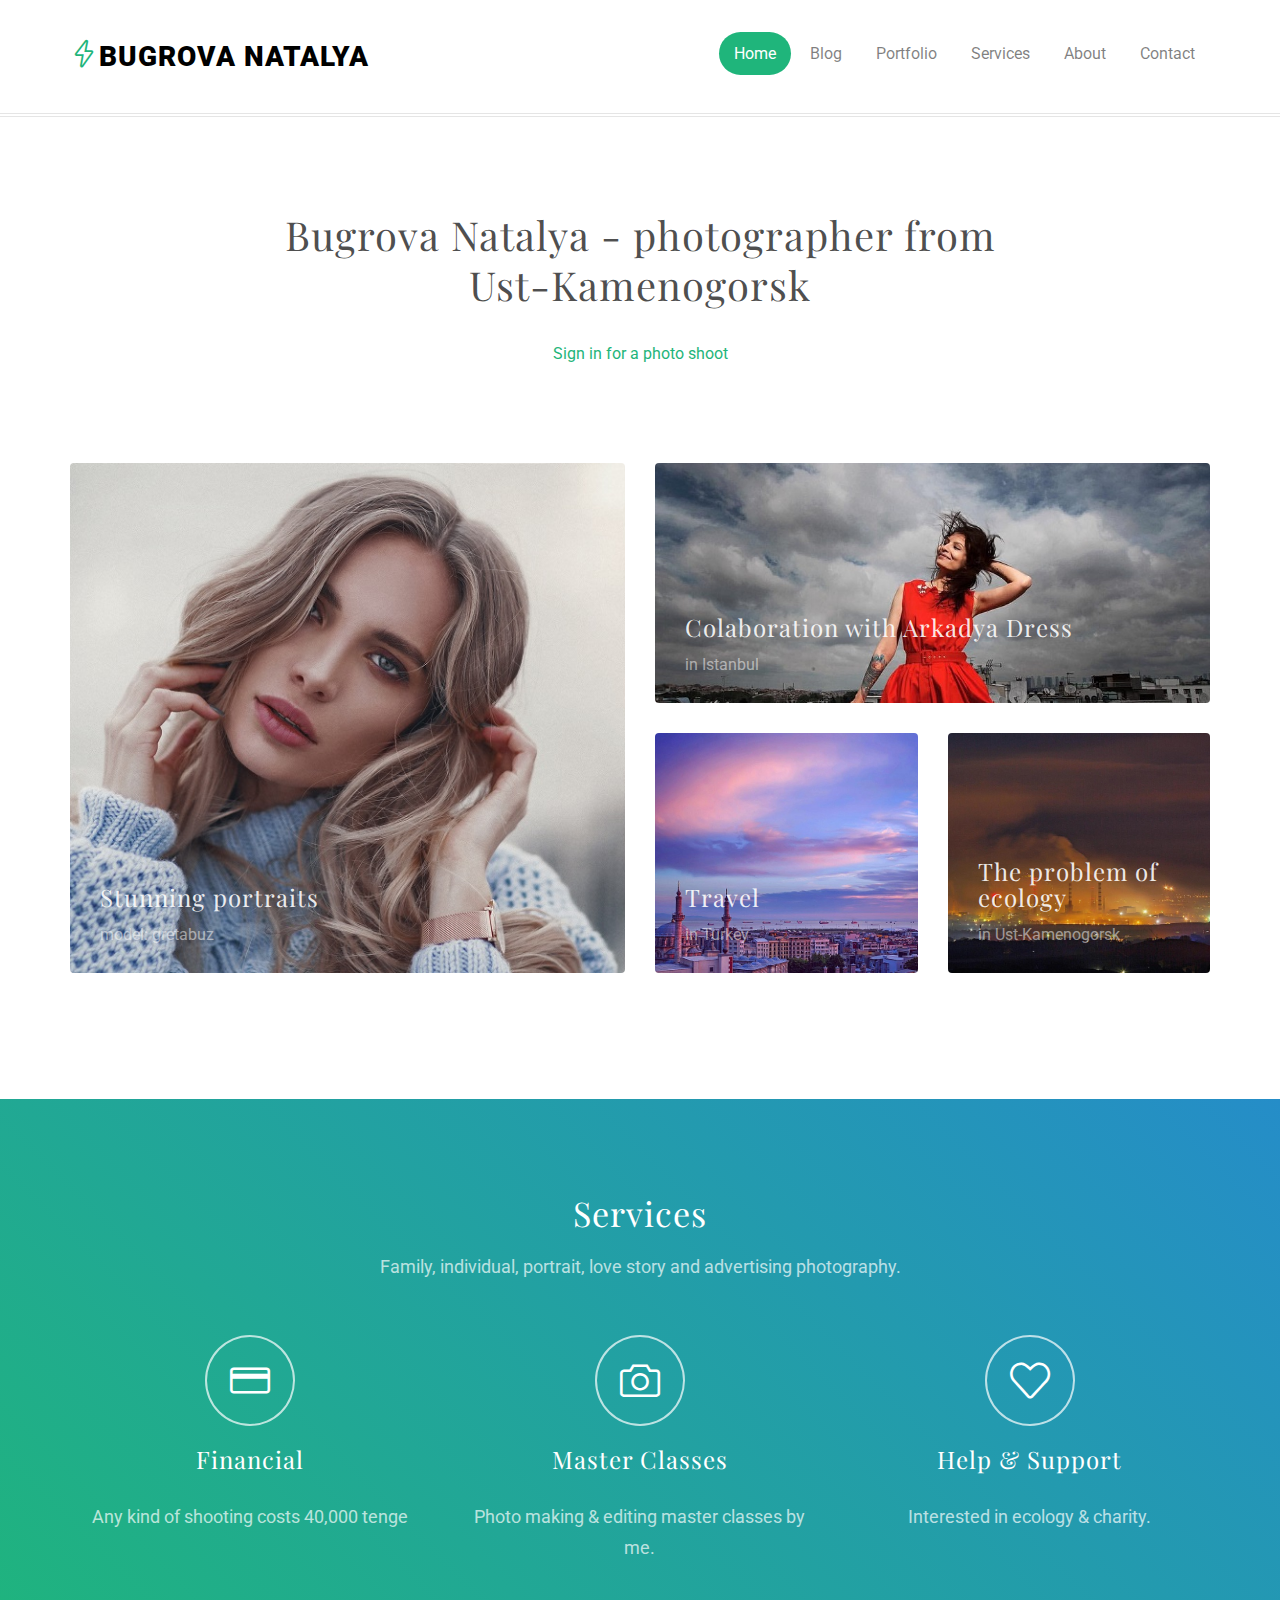
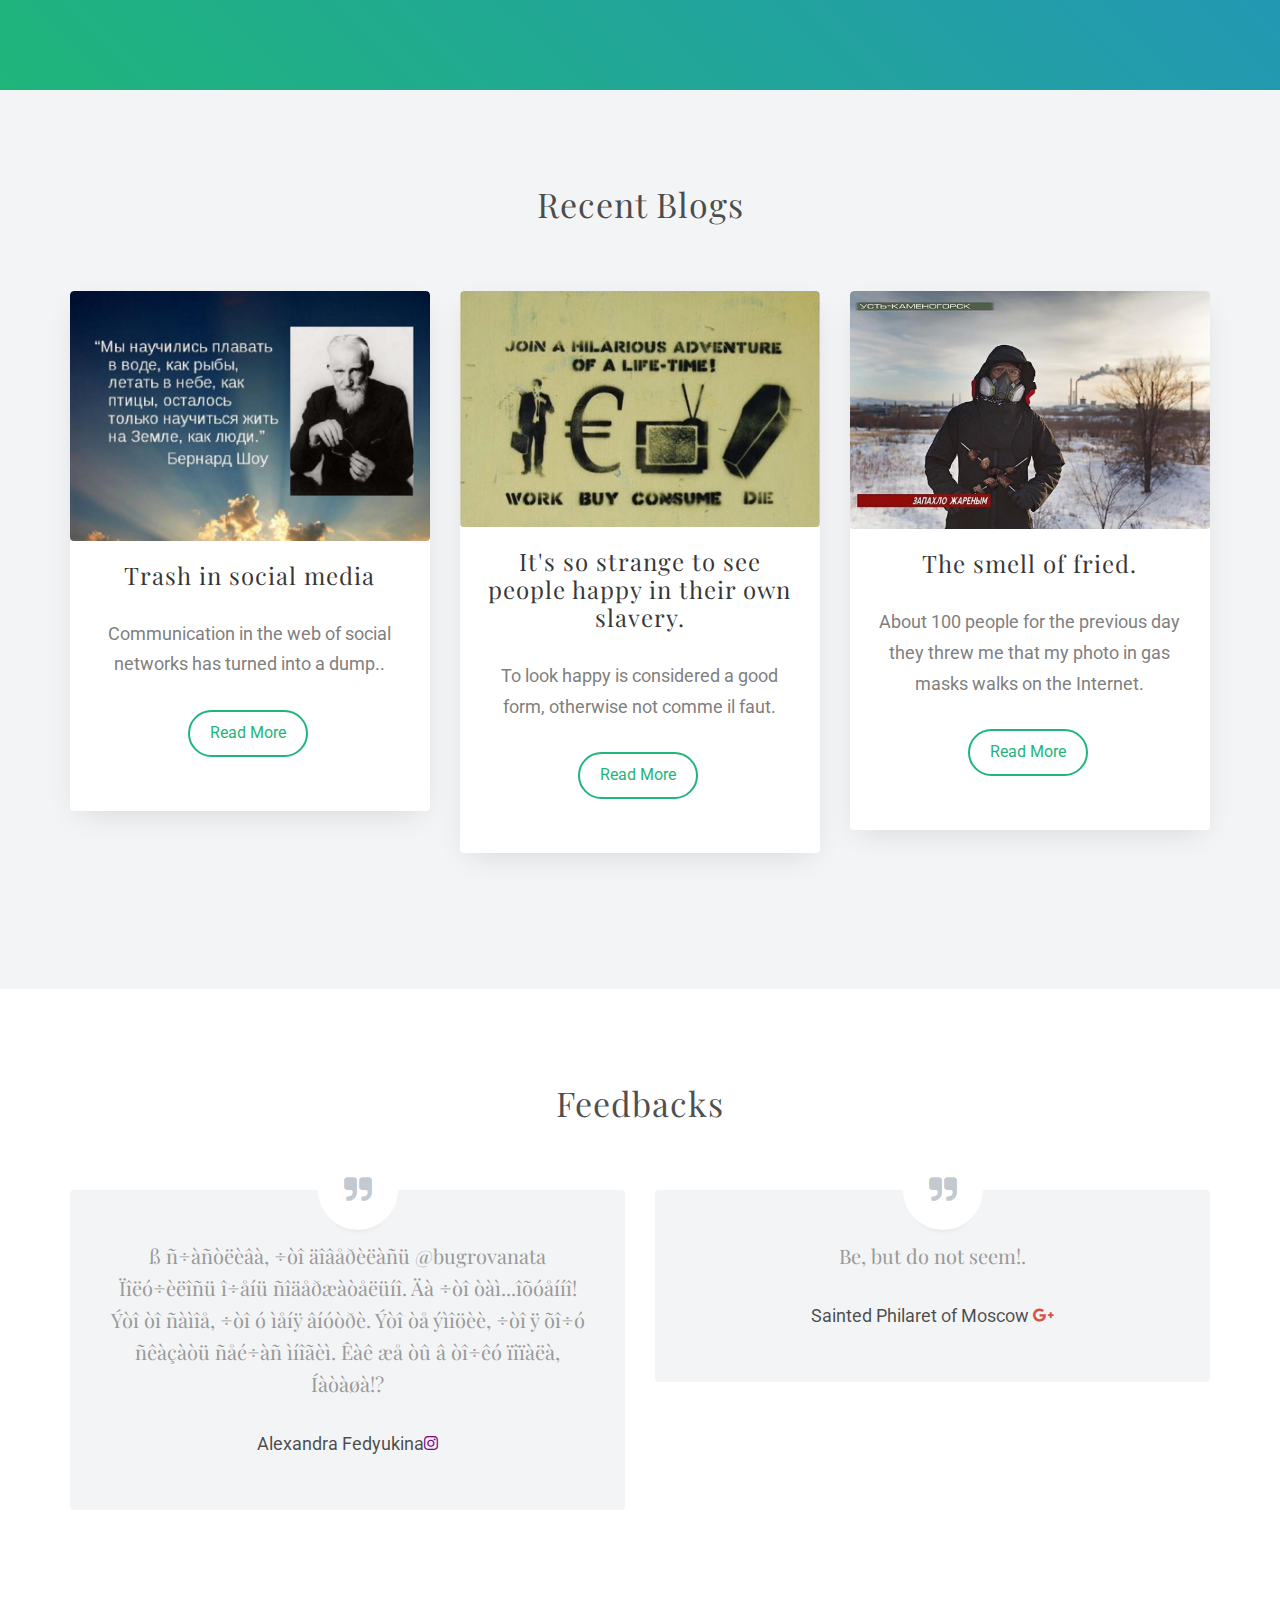
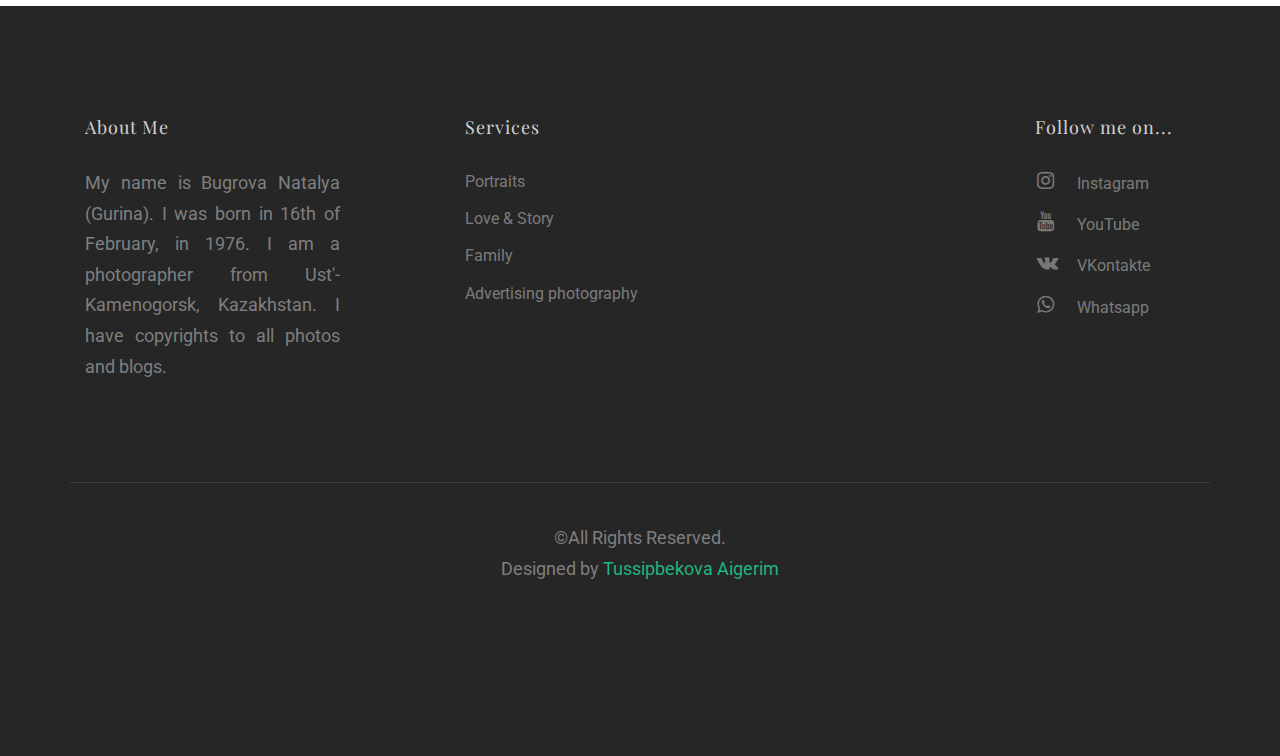
==== commit 5e28c900: "Update index.html" ====
--- a/index.html
+++ b/index.html
@@ -160,7 +160,6 @@
 			<div class="row">
 				<div class="col-md-6 col-md-offset-3 text-center fh5co-heading">
 					<h2>Recent Blogs</h2>
-					<p>I like to share my thoughts and ideas.</p>
 				</div>
 			</div>
 			<div class="row">
@@ -209,10 +208,10 @@
 					<div class="testimony">
 						<span class="quote"><i class="icon-quote-right"></i></span>
 						<blockquote>
-							<p>� ���������, ��� ���������� @bugrovanata 
-���������� ����� �������������. �� ��� ���...�������!
-��� �� �����, ��� � ���� ������. ��� �� ������, ��� � ���� ������� ������ ������. 
-��� �� �� � ����� ������, ������!?</p>
+							<p>ß ñ÷àñòëèâà, ÷òî äîâåðèëàñü @bugrovanata 
+Ïîëó÷èëîñü î÷åíü ñîäåðæàòåëüíî. Äà ÷òî òàì...îõóåííî!
+Ýòî òî ñàìîå, ÷òî ó ìåíÿ âíóòðè. Ýòî òå ýìîöèè, ÷òî ÿ õî÷ó ñêàçàòü ñåé÷àñ ìíîãèì. 
+Êàê æå òû â òî÷êó ïîïàëà, Íàòàøà!?</p>
 							<span>Alexandra Fedyukina<a style="color: purple	;" href="https://www.instagram.com/p/BdVih7iFl03/?hl=ru&taken-by=alexandra_fedyukina" class="icon-instagram "></a></span>
 						</blockquote>
 					</div>
@@ -280,4 +279,4 @@
 	<script src="js/main.js"></script>
 
 	</body>
-</html>+</html>
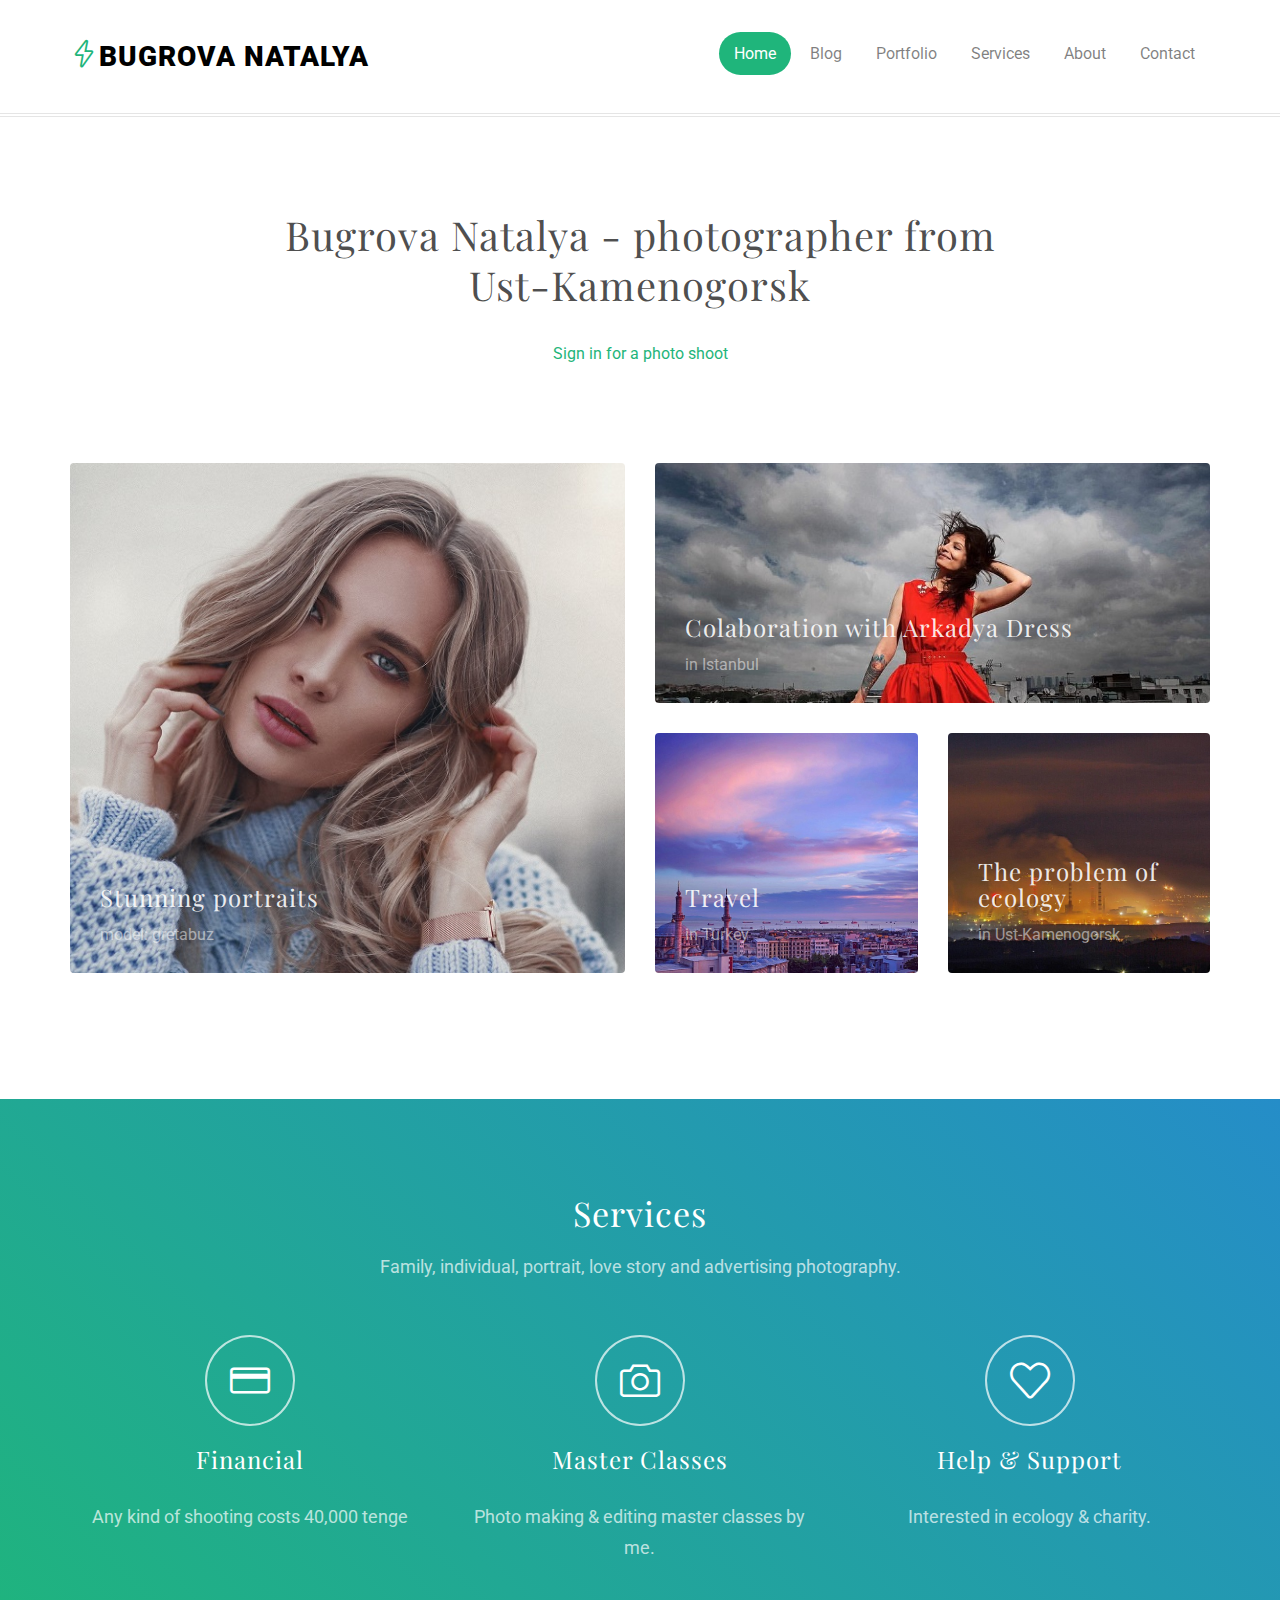
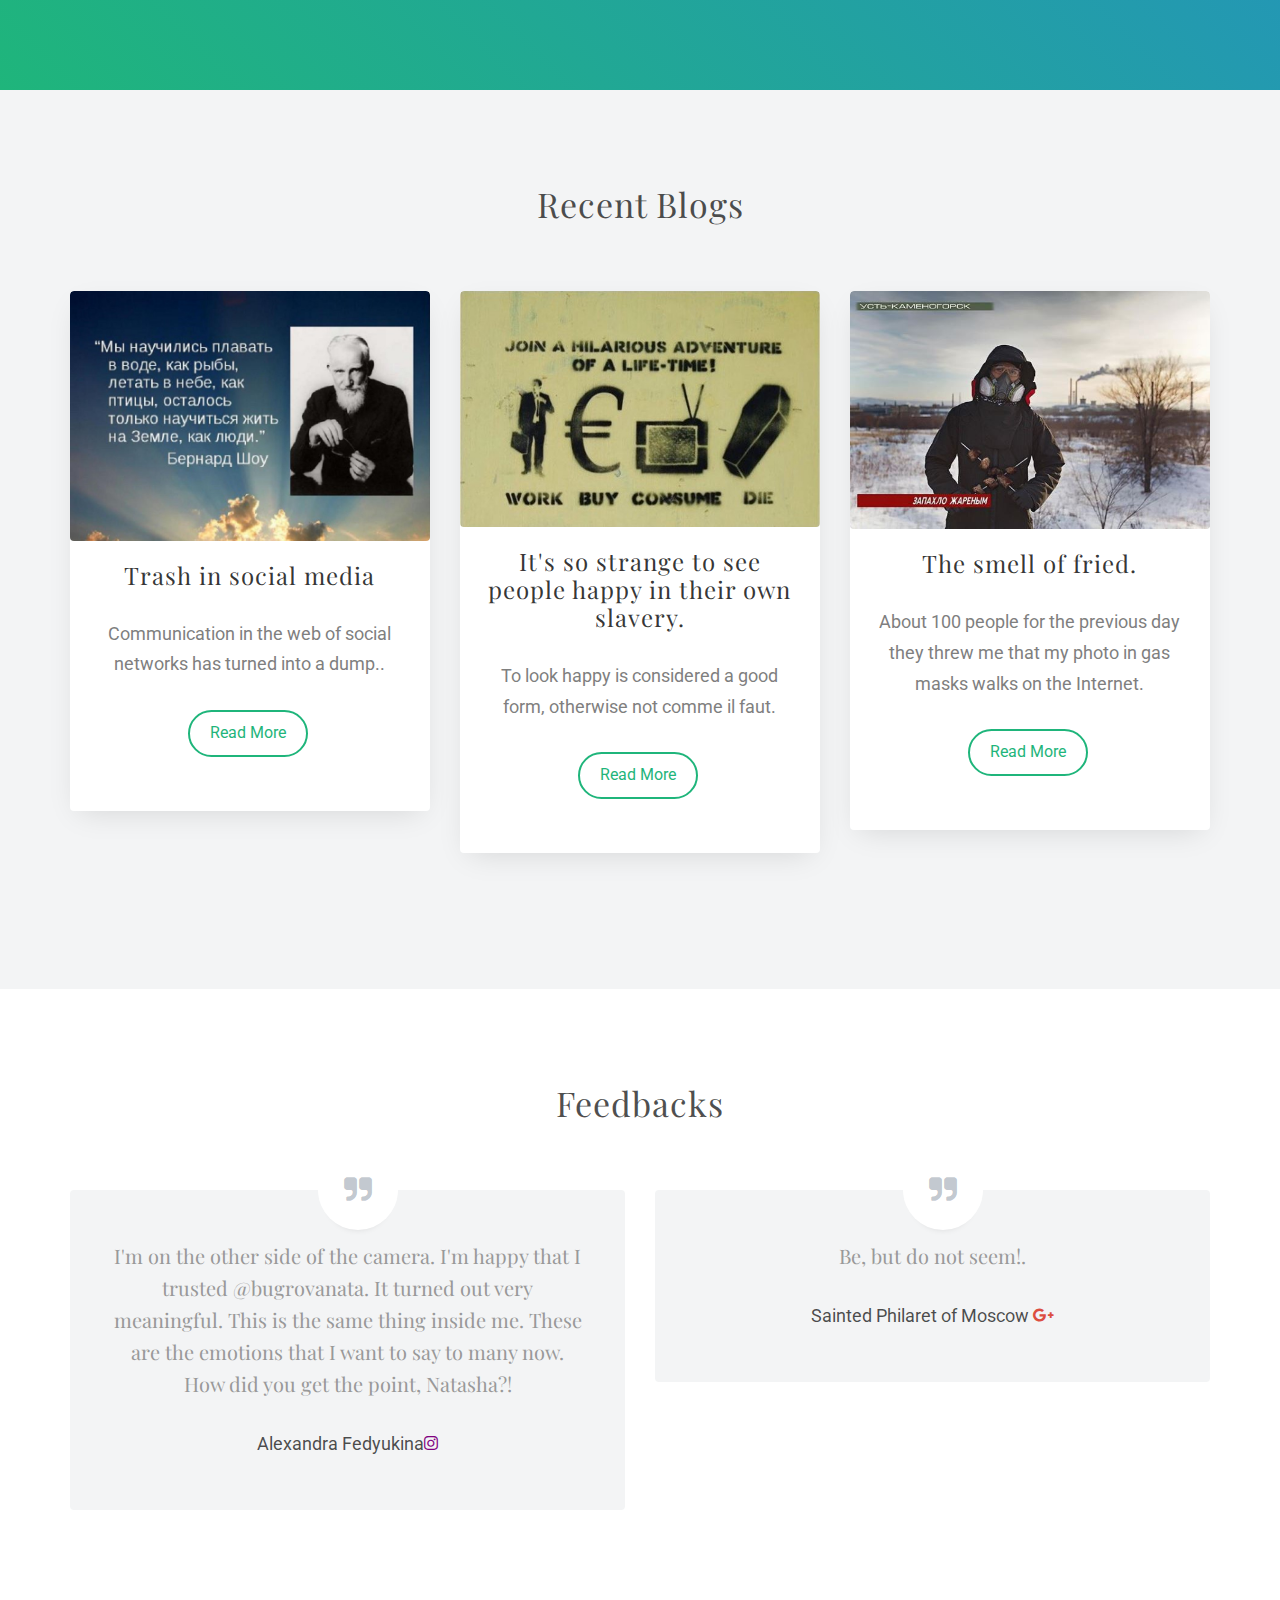
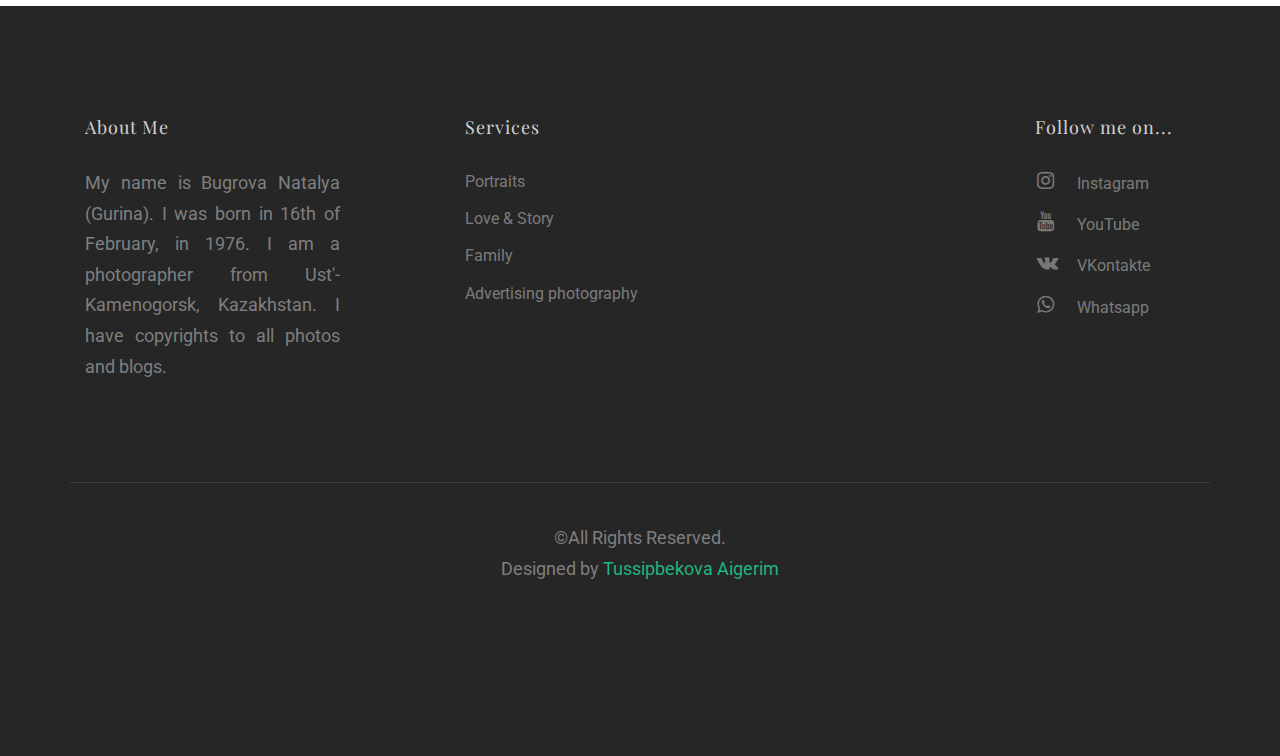
==== commit 2d31d073: "Update index.html" ====
--- a/index.html
+++ b/index.html
@@ -208,10 +208,7 @@
 					<div class="testimony">
 						<span class="quote"><i class="icon-quote-right"></i></span>
 						<blockquote>
-							<p>ß ñ÷àñòëèâà, ÷òî äîâåðèëàñü @bugrovanata 
-Ïîëó÷èëîñü î÷åíü ñîäåðæàòåëüíî. Äà ÷òî òàì...îõóåííî!
-Ýòî òî ñàìîå, ÷òî ó ìåíÿ âíóòðè. Ýòî òå ýìîöèè, ÷òî ÿ õî÷ó ñêàçàòü ñåé÷àñ ìíîãèì. 
-Êàê æå òû â òî÷êó ïîïàëà, Íàòàøà!?</p>
+							<p>I'm on the other side of the camera. I'm happy that I trusted @bugrovanata. It turned out very meaningful. This is the same thing inside me. These are the emotions that I want to say to many now. How did you get the point, Natasha?!</p>
 							<span>Alexandra Fedyukina<a style="color: purple	;" href="https://www.instagram.com/p/BdVih7iFl03/?hl=ru&taken-by=alexandra_fedyukina" class="icon-instagram "></a></span>
 						</blockquote>
 					</div>
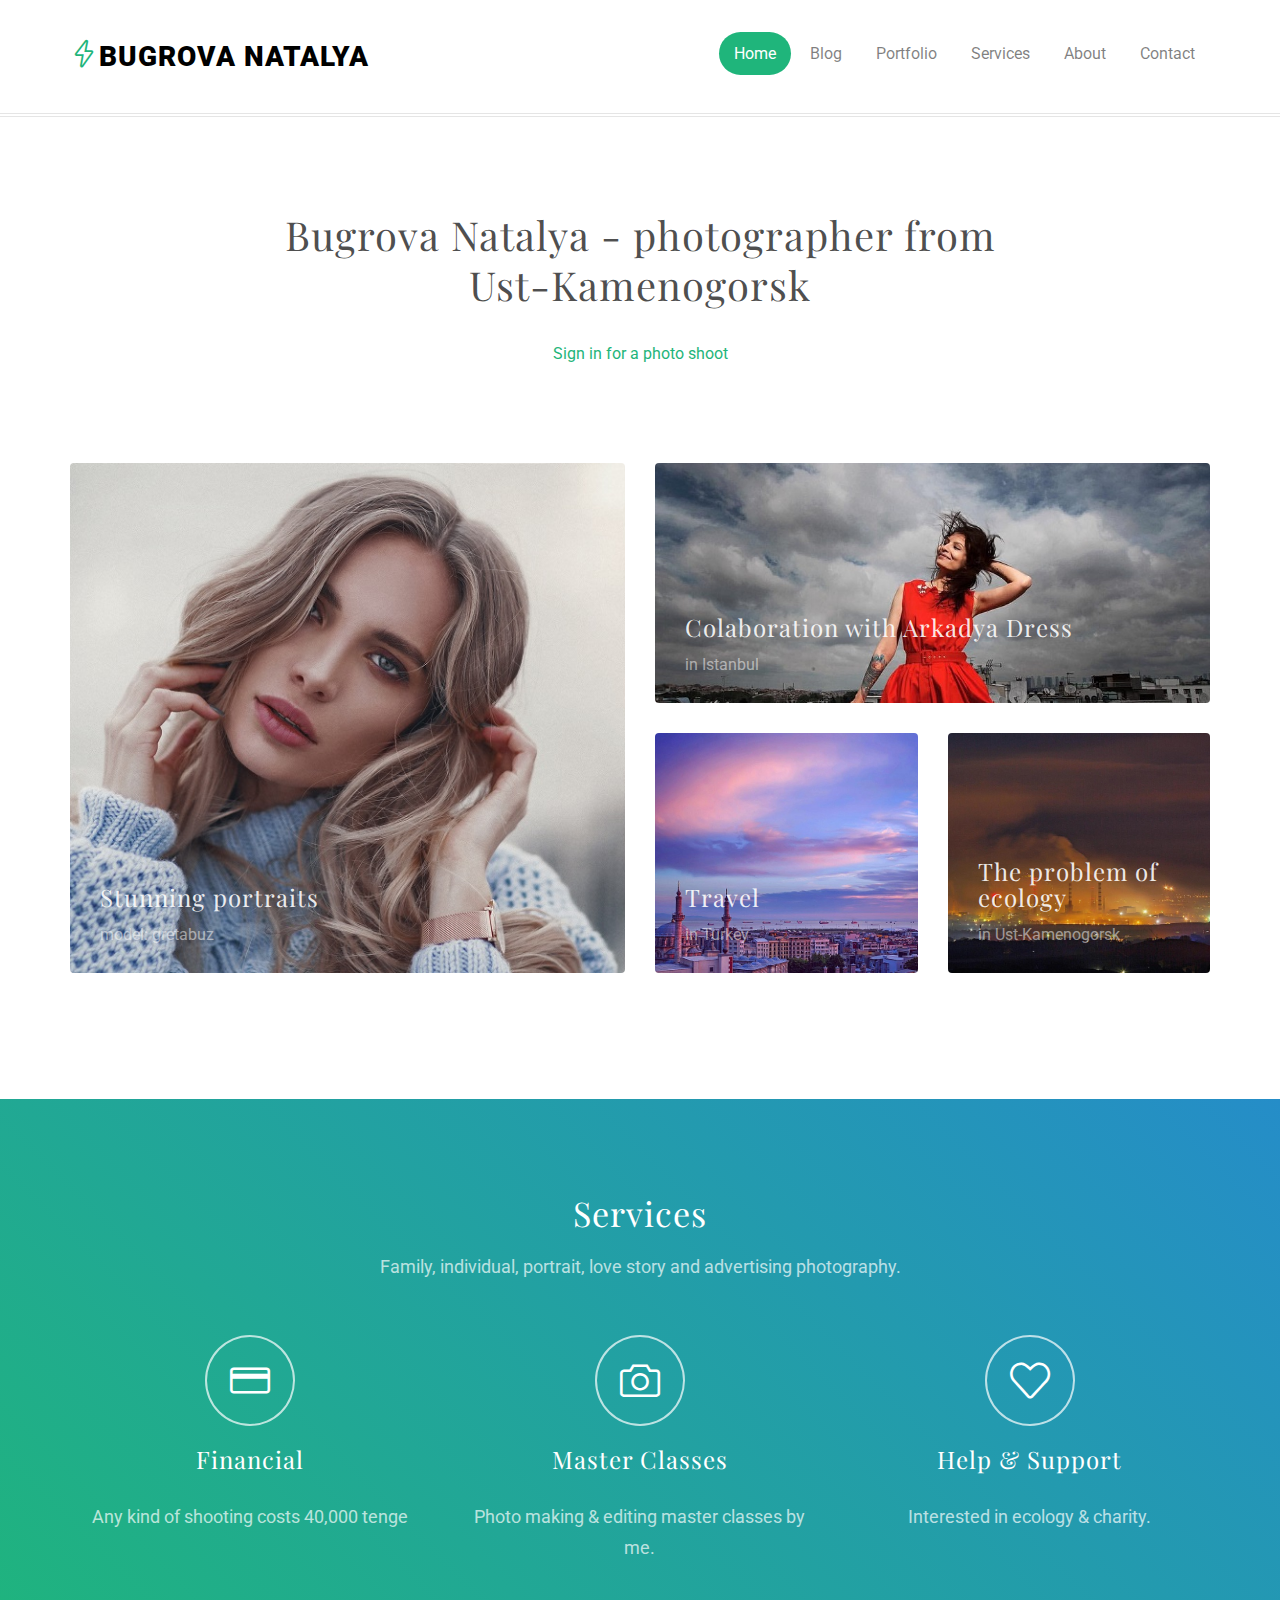
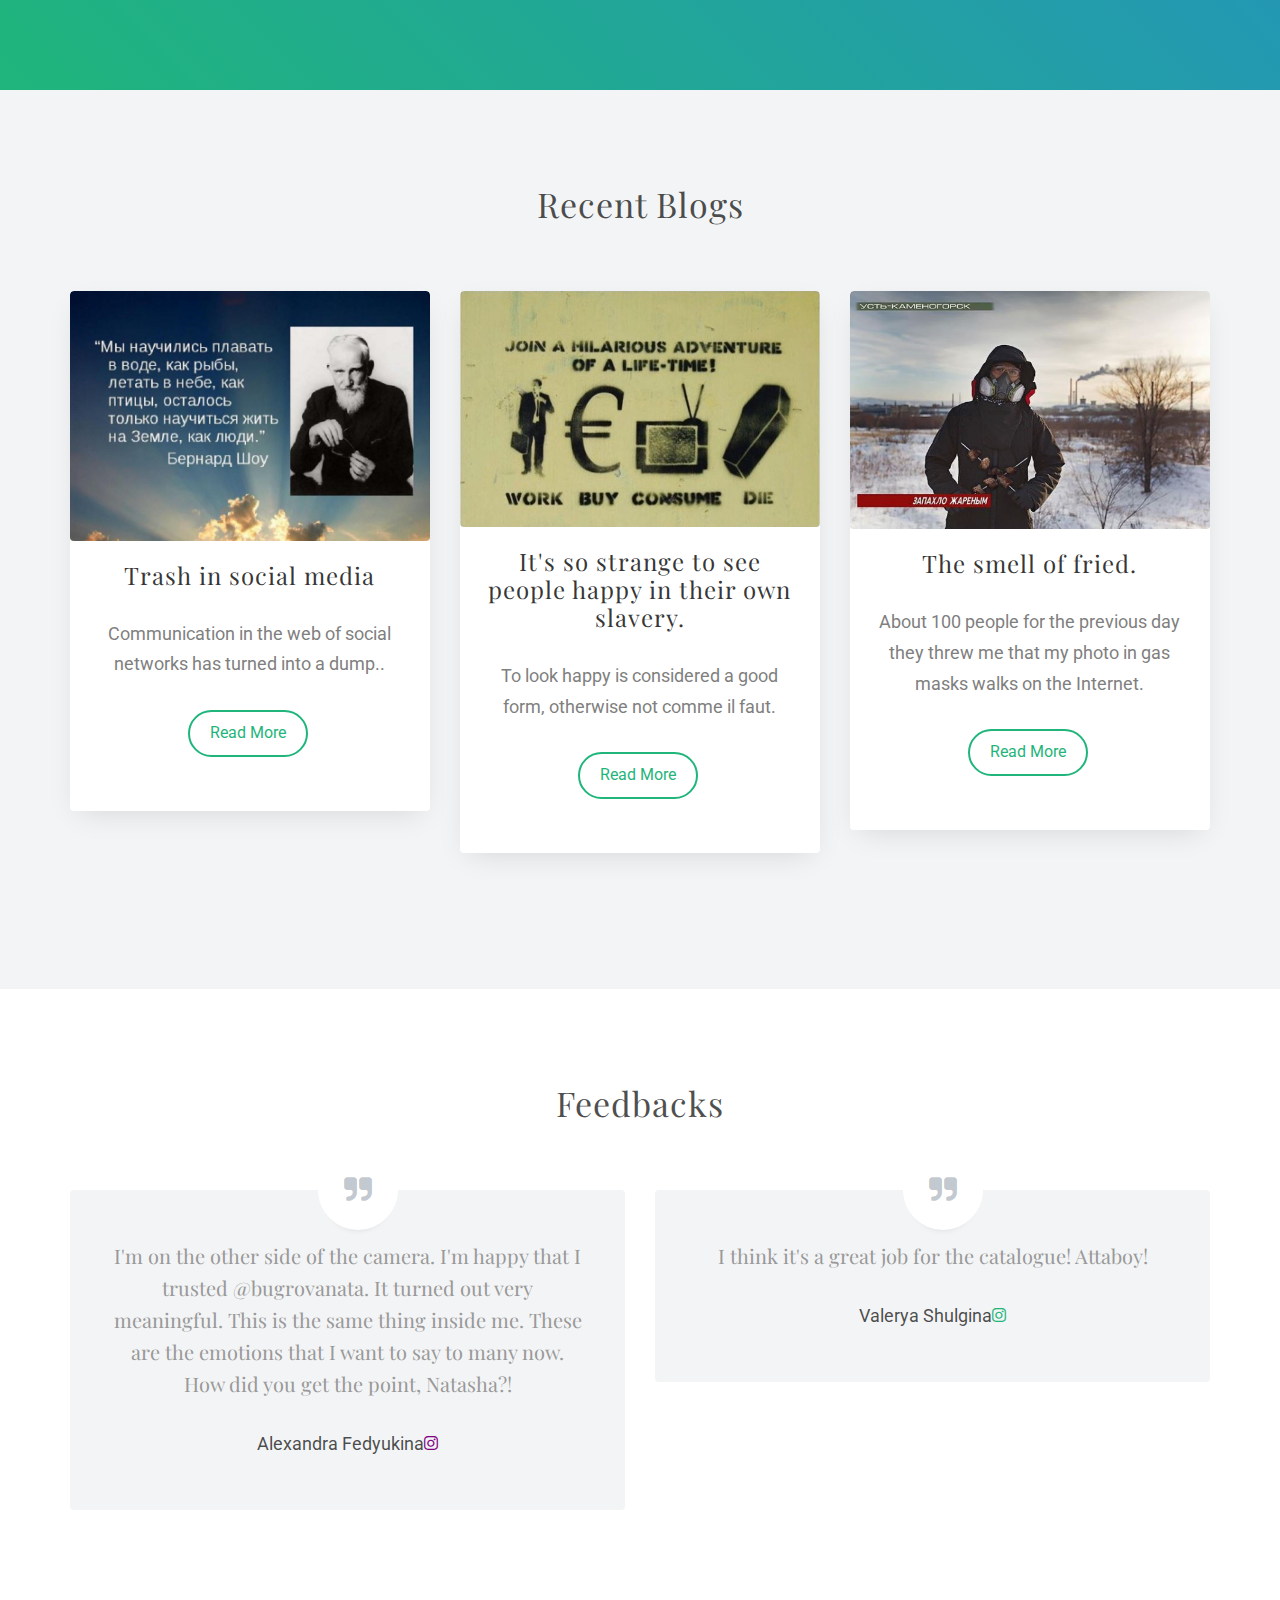
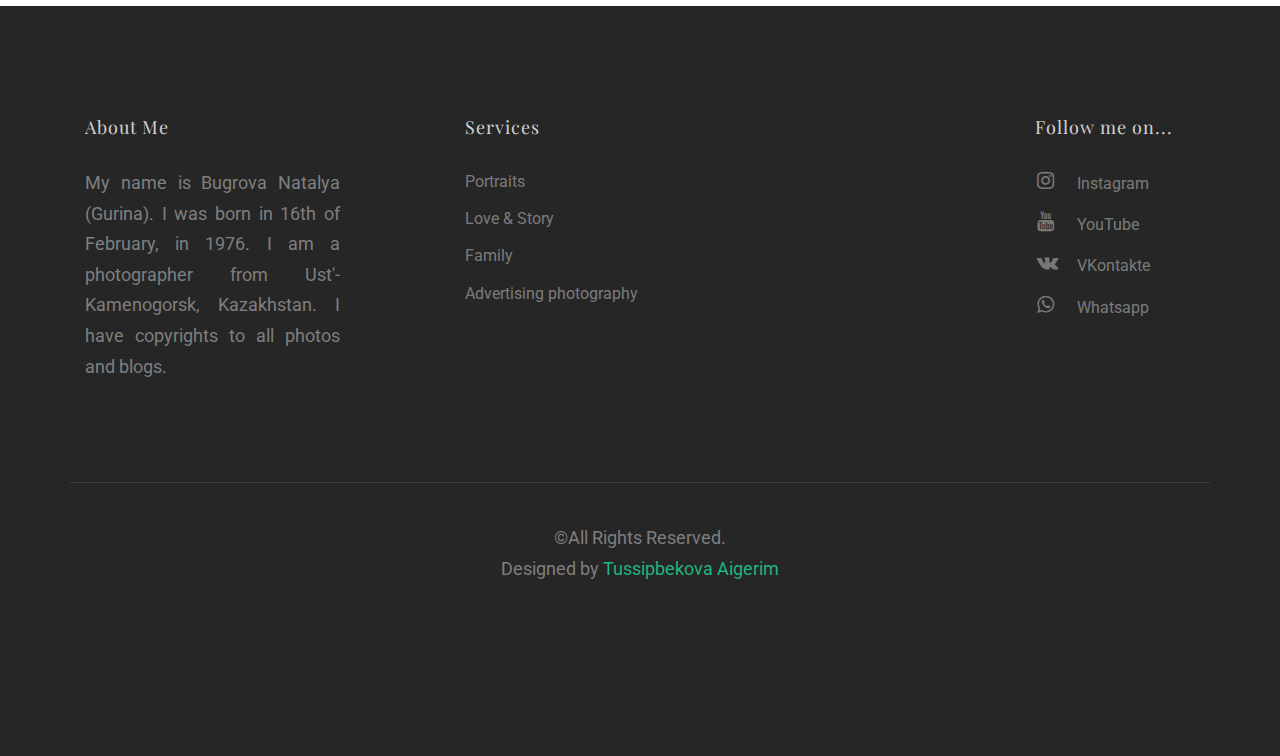
==== commit a02123ef: "Update index.html" ====
--- a/index.html
+++ b/index.html
@@ -217,8 +217,8 @@
 					<div class="testimony">
 						<span class="quote"><i class="icon-quote-right"></i></span>
 						<blockquote>
-							<p>Be, but do not seem!.</p>
-							<span>Sainted Philaret of Moscow <a href="#" class="icon-google-plus googleplus-color"></a></span>
+							<p>I think it's a great job for the catalogue! Attaboy!</p>
+							<span>Valerya Shulgina<a href="https://vk.com/photo64894823_279452993" class="icon-instagram "></a></span>
 						</blockquote>
 					</div>
 				</div>
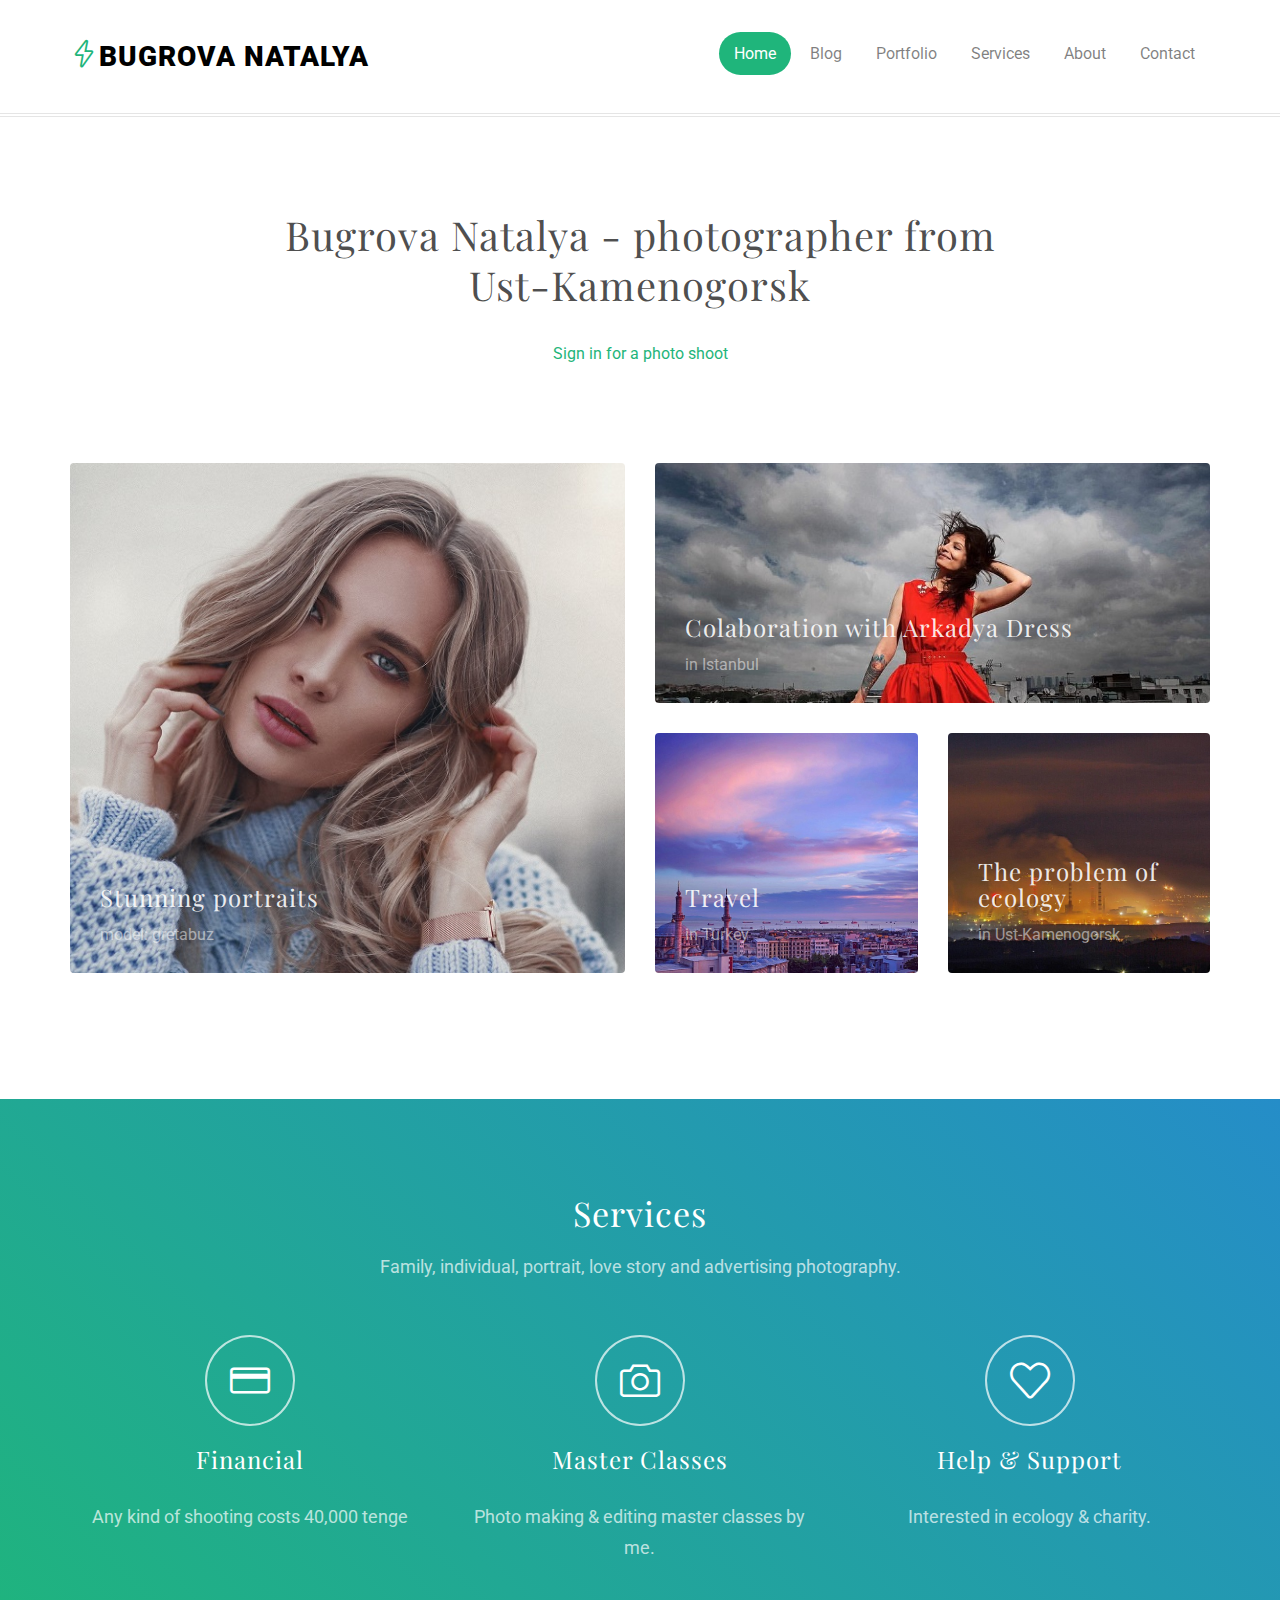
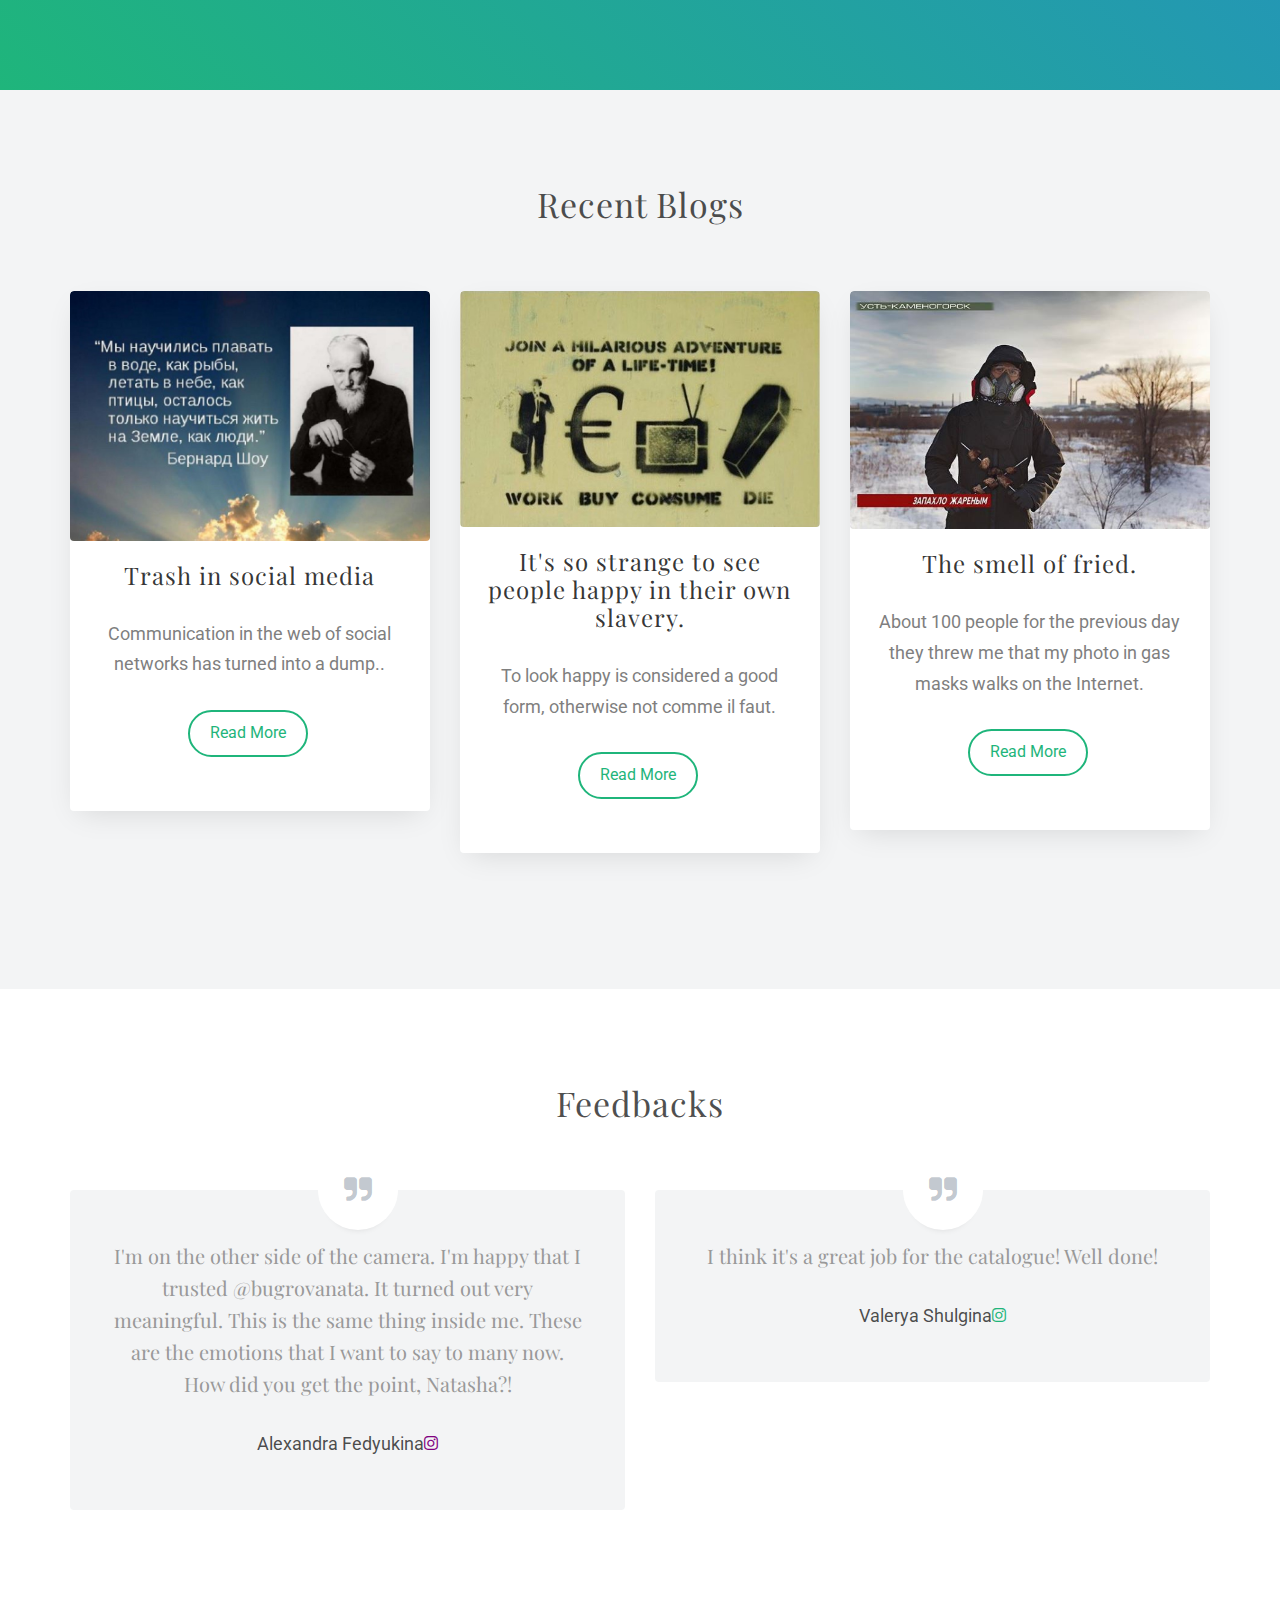
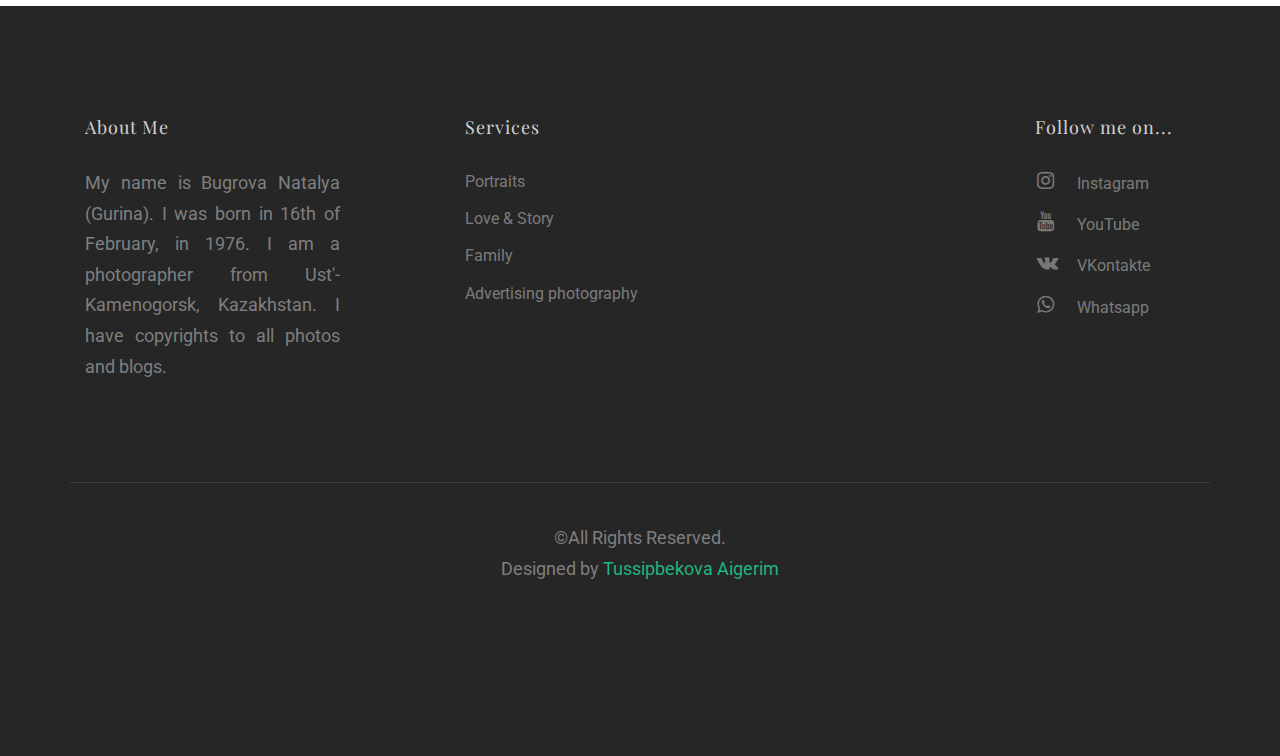
==== commit 8be0c99f: "Update index.html" ====
--- a/index.html
+++ b/index.html
@@ -217,7 +217,7 @@
 					<div class="testimony">
 						<span class="quote"><i class="icon-quote-right"></i></span>
 						<blockquote>
-							<p>I think it's a great job for the catalogue! Attaboy!</p>
+							<p>I think it's a great job for the catalogue! Well done!</p>
 							<span>Valerya Shulgina<a href="https://vk.com/photo64894823_279452993" class="icon-instagram "></a></span>
 						</blockquote>
 					</div>
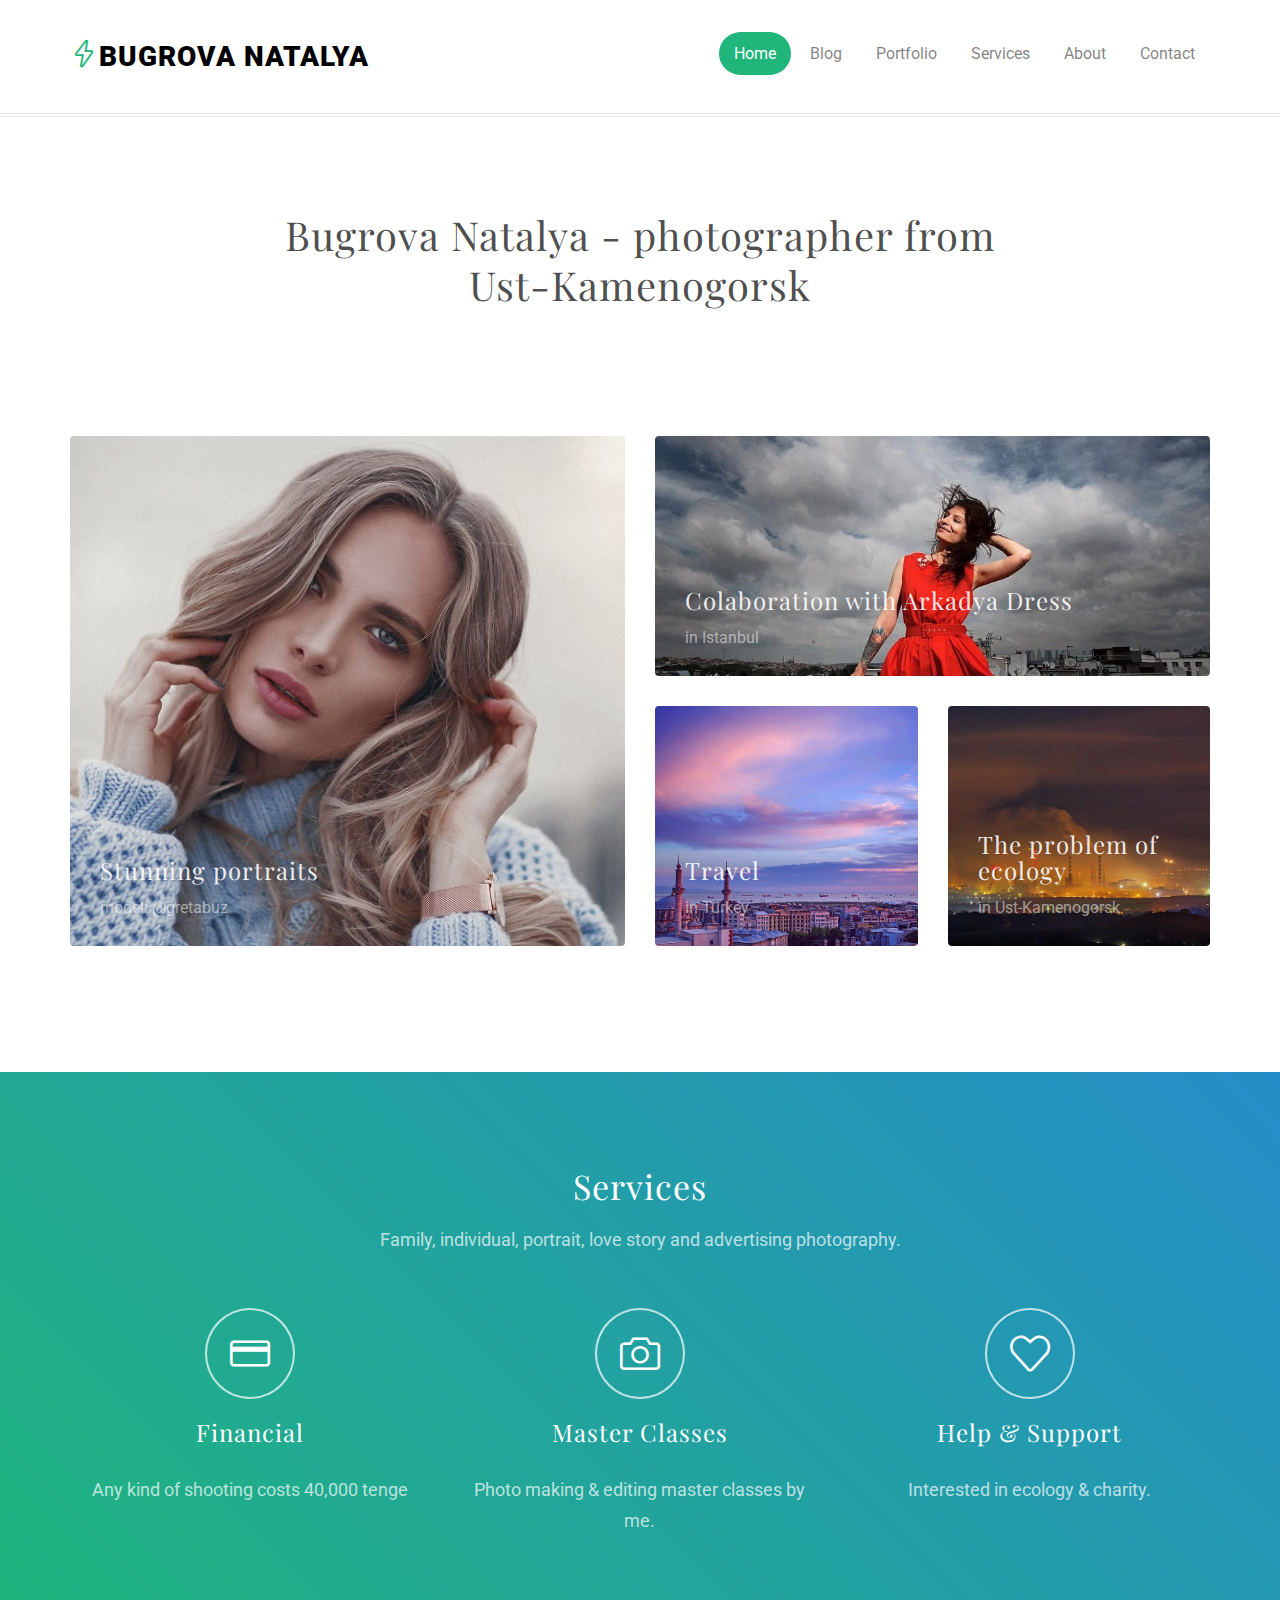
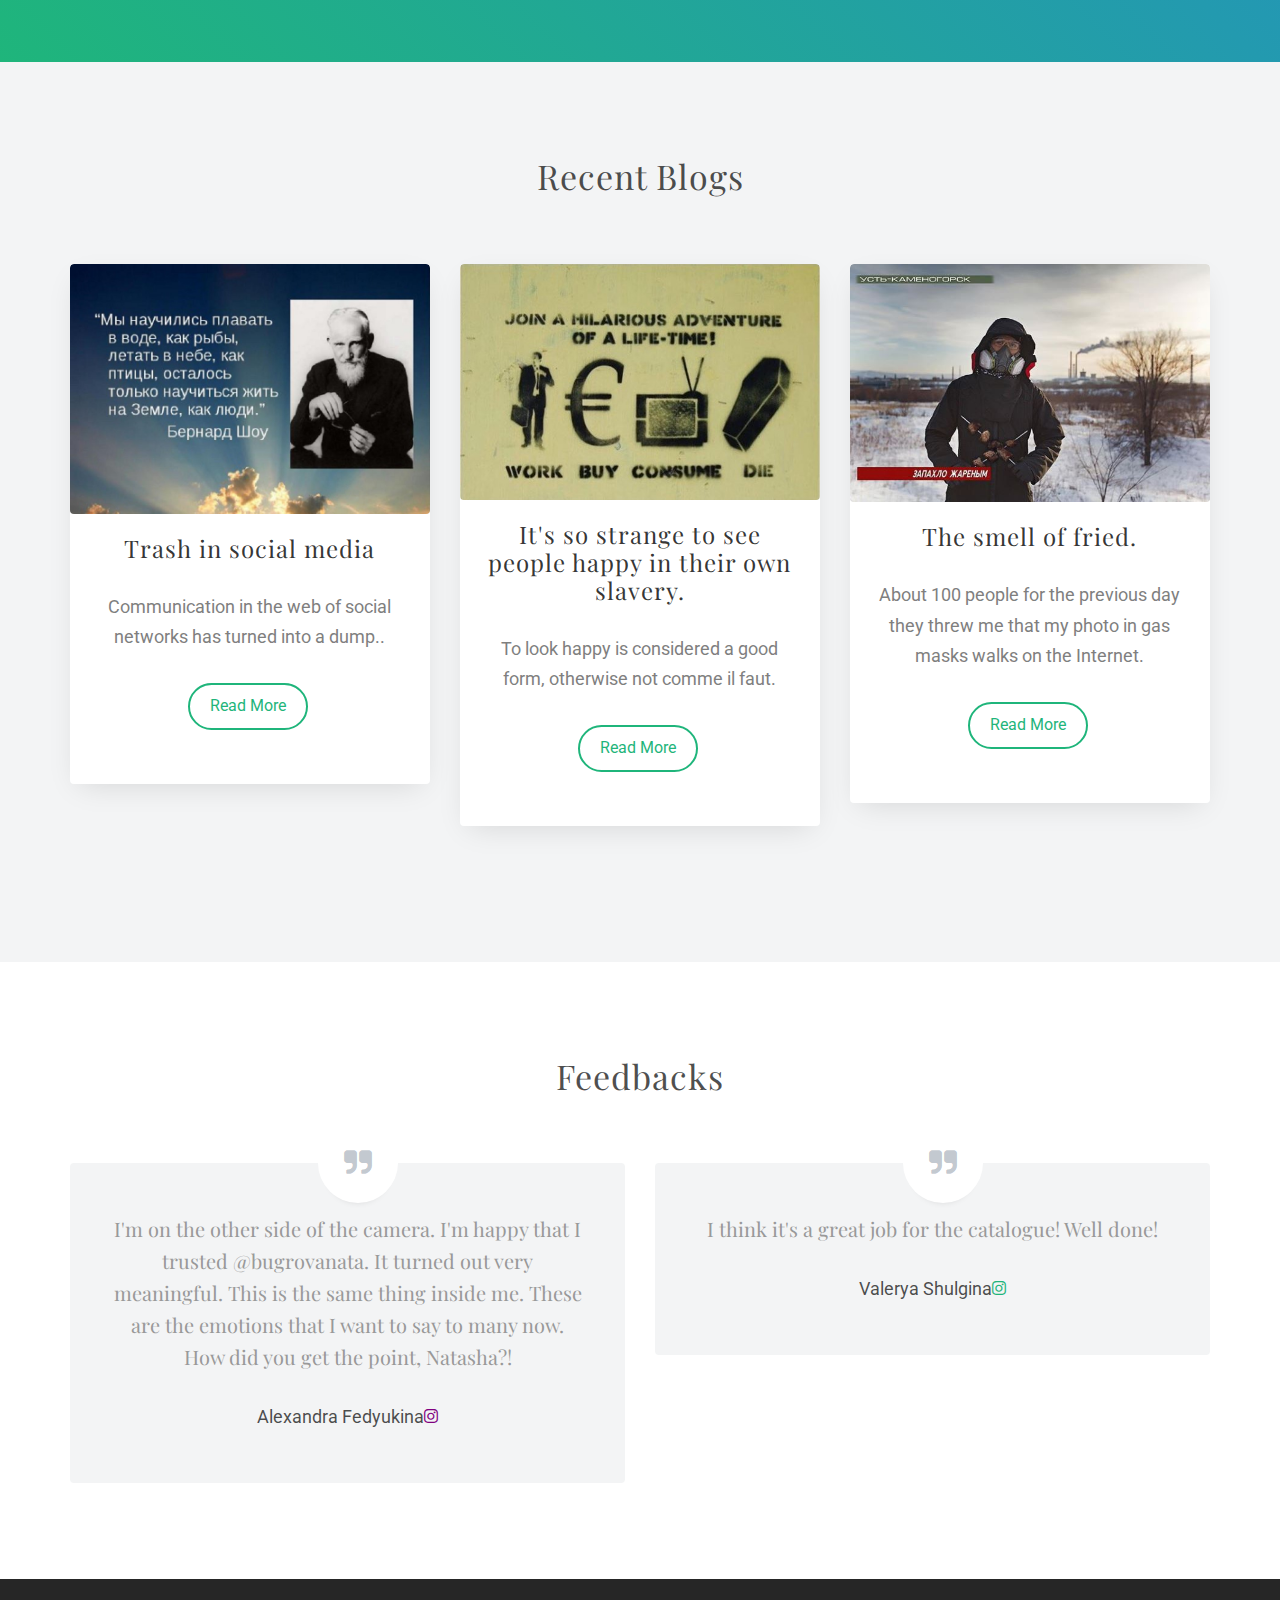
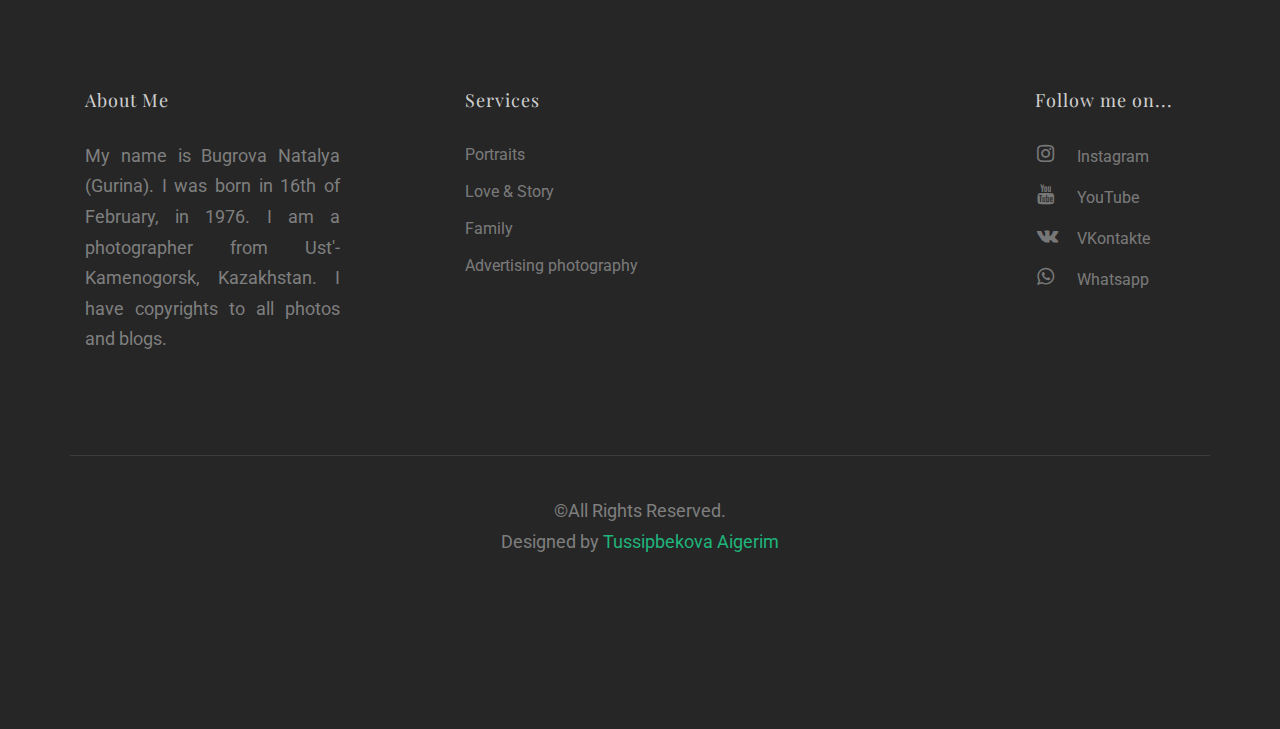
==== commit 4d29eabc: "Update index.html" ====
--- a/index.html
+++ b/index.html
@@ -25,7 +25,7 @@
 	<meta name="twitter:url" content="" />
 	<meta name="twitter:card" content="" />
 
-	<!-- Place favicon.ico and apple-touch-icon.png in the root directory -->
+	
 	<link rel="shortcut icon" href="favicon.ico">
 
 	<link href='https://fonts.googleapis.com/css?family=Roboto:400,100,300,700,900' rel='stylesheet' type='text/css'>
@@ -77,11 +77,8 @@
 			<div class="row">
 				<div class="col-md-8 col-md-offset-2 text-center">
 					<h2>Bugrova Natalya - photographer from Ust-Kamenogorsk</h2>
-					<a href="signin.php">Sign in for a photo shoot</a>
-					<?php
-				
-					<include_once("db.php");
-						?>
+					
+					
 				</div>
 			
 			</div>
@@ -91,15 +88,15 @@
 		<div class="container">
 			<div class="row">
 				<div class="col-md-6">
-					<a href="#" class="featured-grid" style="background-image: url(photos/portrait/background.jpg);">
+					<a href="portrait.html" class="featured-grid" style="background-image: url(photos/portrait/background.jpg);">
 						<div class="desc">
 							<h3>Stunning portraits </h3>
-							<span>model: gretabuz</span>
+							<span>model: @gretabuz</span>
 						</div>
 					</a>
 				</div>
 				<div class="col-md-6">
-					<a href="#" class="featured-grid featured-grid-2" style="background-image: url(photos/arkadya/arkadya.jpg);">
+					<a href="arkadya.html" class="featured-grid featured-grid-2" style="background-image: url(photos/arkadya/arkadya.jpg);">
 						<div class="desc">
 							<h3>Colaboration with Arkadya Dress</h3>
 							<span>in Istanbul</span>
@@ -107,7 +104,7 @@
 					</a>
 					<div class="row">
 						<div class="col-md-6">
-							<a href="#" class="featured-grid featured-grid-2" style="background-image: url(photos/istambul/travel.jpg);">
+							<a href="travel.html" class="featured-grid featured-grid-2" style="background-image: url(photos/istambul/travel.jpg);">
 								<div class="desc">
 									<h3>Travel</h3>
 									<span>in Turkey</span>
@@ -115,7 +112,7 @@
 							</a>
 						</div>
 						<div class="col-md-6">
-							<a href="#" class="featured-grid featured-grid-2" style="background-image: url(photos/ecology/ecology.jpg);">
+							<a href="ecology.html" class="featured-grid featured-grid-2" style="background-image: url(photos/ecology/ecology.jpg);">
 								<div class="desc">
 									<h3>The problem of ecology</h3>
 									<span>in Ust-Kamenogorsk</span>
@@ -165,31 +162,31 @@
 			<div class="row">
 				<div class="col-md-4 text-center">
 					<div class="blog-inner">
-						<a href="#"><img class="img-responsive" src="photos/blog/1/fly.jpg" alt="Blog"></a>
-						<div class="desc">
-							<h3><a href="#">Trash in social media</a></h3>
+						<a><img class="img-responsive" src="photos/blog/1/fly.jpg" alt="Blog"></a>
+						<div class="desc">
+							<h3><a href="trash.html">Trash in social media</a></h3>
 							<p>Communication in the web of social networks has turned into a dump..</p>
-							<p><a href="#" class="btn btn-primary btn-outline with-arrow">Read More<i class="icon-arrow-right"></i></a></p>
+							<p><a href="trash.html" class="btn btn-primary btn-outline with-arrow">Read More<i class="icon-arrow-right"></i></a></p>
 						</div>
 					</div>
 				</div>
 				<div class="col-md-4 text-center">
 					<div class="blog-inner">
-						<a href="#"><img class="img-responsive" src="photos/blog/2/onsume.JPG" alt="Blog"></a>
-						<div class="desc">
-							<h3><a href="#">It's so strange to see people happy in their own slavery.</a></h3>
+						<a><img class="img-responsive" src="photos/blog/2/onsume.JPG" alt="Blog"></a>
+						<div class="desc">
+							<h3><a href="life.html">It's so strange to see people happy in their own slavery.</a></h3>
 							<p>To look happy is considered a good form, otherwise not comme il faut.</p>
-							<p><a href="#" class="btn btn-primary btn-outline with-arrow">Read More<i class="icon-arrow-right"></i></a></p>
+							<p><a href="life.html" class="btn btn-primary btn-outline with-arrow">Read More<i class="icon-arrow-right"></i></a></p>
 						</div>
 					</div>
 				</div>
 				<div class="col-md-4 text-center">
 					<div class="blog-inner">
-						<a href="#"><img class="img-responsive" src="photos/blog/3/olimpiade.JPG" alt="Blog"></a>
-						<div class="desc">
-							<h3><a href="#">The smell of fried.</a></h3>
+						<a><img class="img-responsive" src="photos/blog/3/olimpiade.JPG" alt="Blog"></a>
+						<div class="desc">
+							<h3><a href="smell.html">The smell of fried.</a></h3>
 							<p>About 100 people for the previous day they threw me that my photo in gas masks walks on the Internet.</p>
-							<p><a href="#" class="btn btn-primary btn-outline with-arrow">Read More<i class="icon-arrow-right"></i></a></p>
+							<p><a href="smell.html" class="btn btn-primary btn-outline with-arrow">Read More<i class="icon-arrow-right"></i></a></p>
 						</div>
 					</div>
 				</div>
@@ -237,10 +234,10 @@
 			<div class="col-md-6 col-md-push-1 col-sm-12 col-sm-push-0 col-xs-12 col-xs-push-0">
 				<h3>Services</h3>
 				<ul class="float">
-					<li><a href="#">Portraits</a></li>
-					<li><a href="#">Love &amp; Story</a></li>
-					<li><a href="#">Family</a></li>
-					<li><a href="#">Advertising photography</a></li>
+					<li><a href="services.html">Portraits</a></li>
+					<li><a href="services.html">Love &amp; Story</a></li>
+					<li><a href="services.html">Family</a></li>
+					<li><a href="services.html">Advertising photography</a></li>
 				</ul>
 			</div>
 
@@ -256,7 +253,7 @@
 			
 			
 			<div class="col-md-12 fh5co-copyright text-center">
-				<p>&copy;All Rights Reserved. <span>Designed by <a href="http://instagram.com/aidaikerym" target="_blank">Tussipbekova Aigerim</a></p>	
+				<p>&copy;All Rights Reserved. <span>Designed by <a href="http://instagram.com/qerym" target="_blank">Tussipbekova Aigerim</a></p>	
 			</div>
 			
 		</div>
@@ -264,15 +261,15 @@
 	</div>
 	
 	
-	<!-- jQuery -->
+	
 	<script src="js/jquery.min.js"></script>
-	<!-- jQuery Easing -->
+	
 	<script src="js/jquery.easing.1.3.js"></script>
-	<!-- Bootstrap -->
+	
 	<script src="js/bootstrap.min.js"></script>
-	<!-- Waypoints -->
+	
 	<script src="js/jquery.waypoints.min.js"></script>
-	<!-- MAIN JS -->
+	
 	<script src="js/main.js"></script>
 
 	</body>
